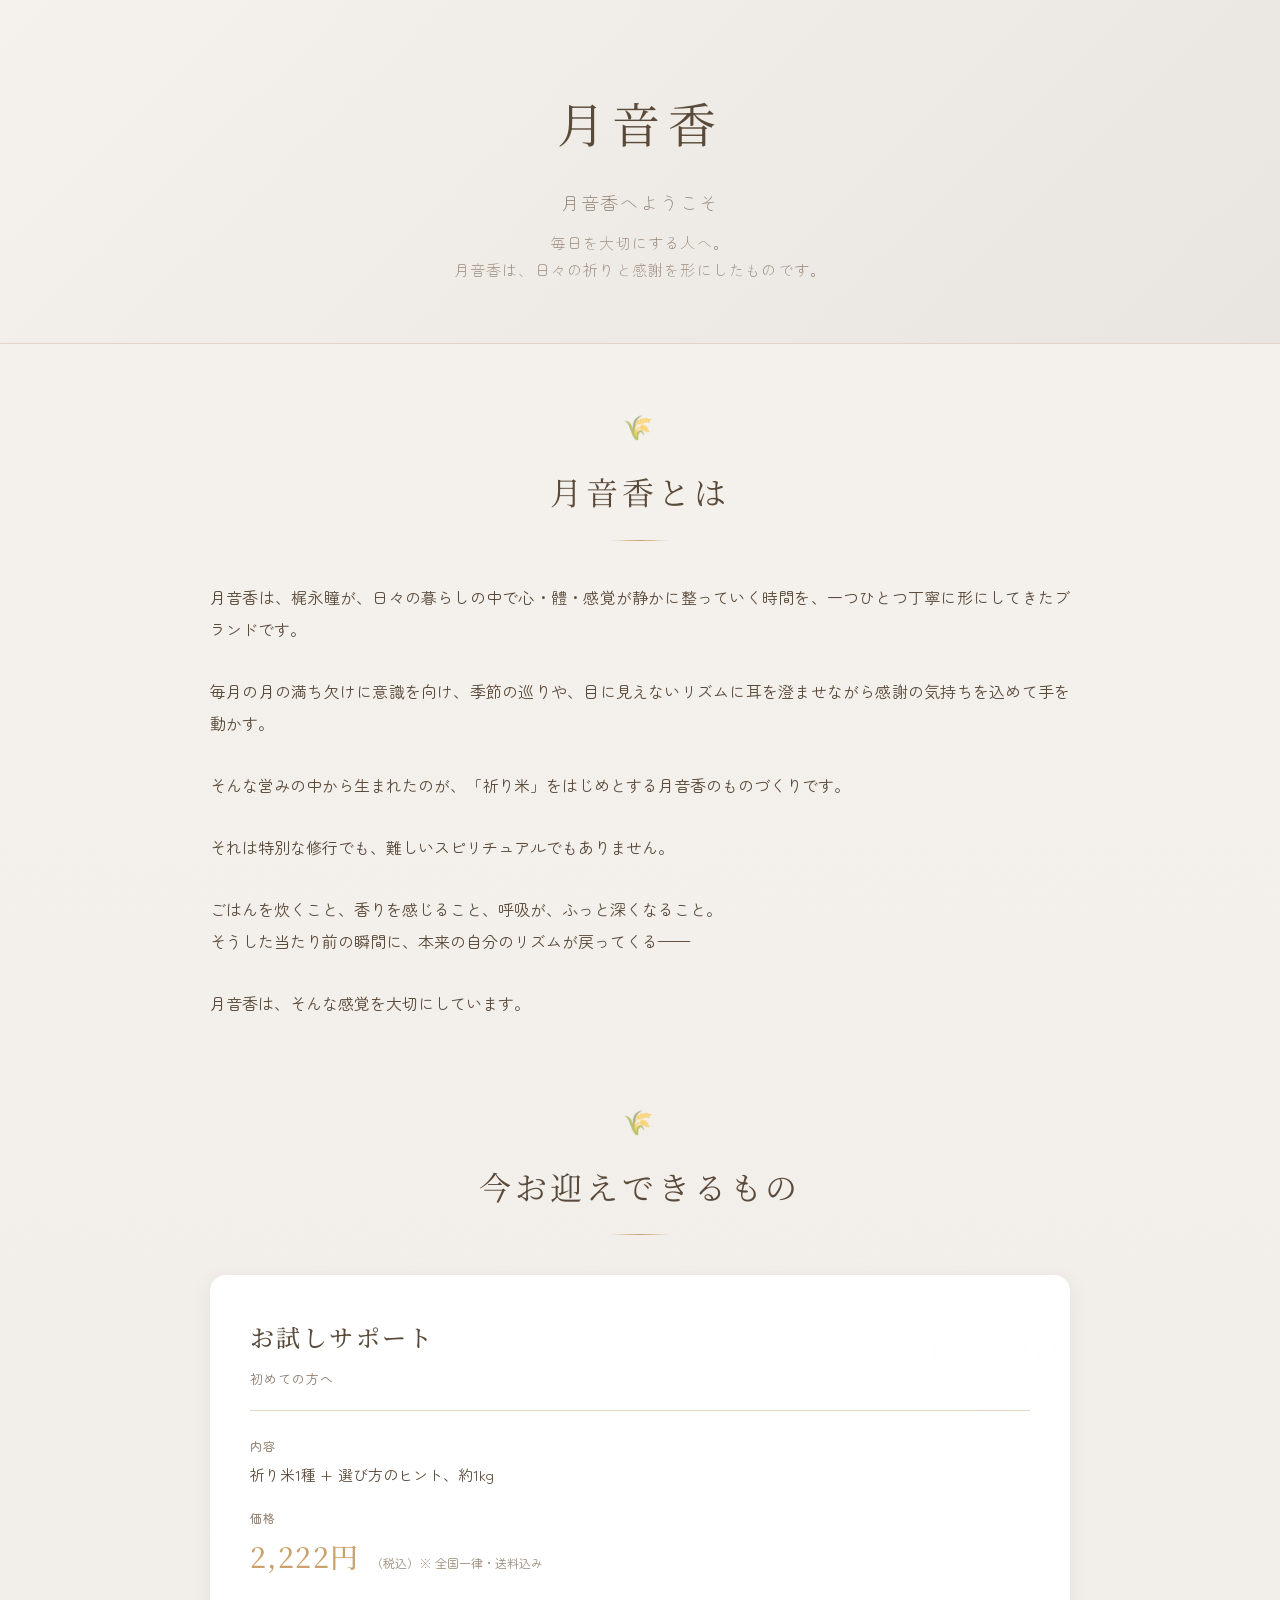
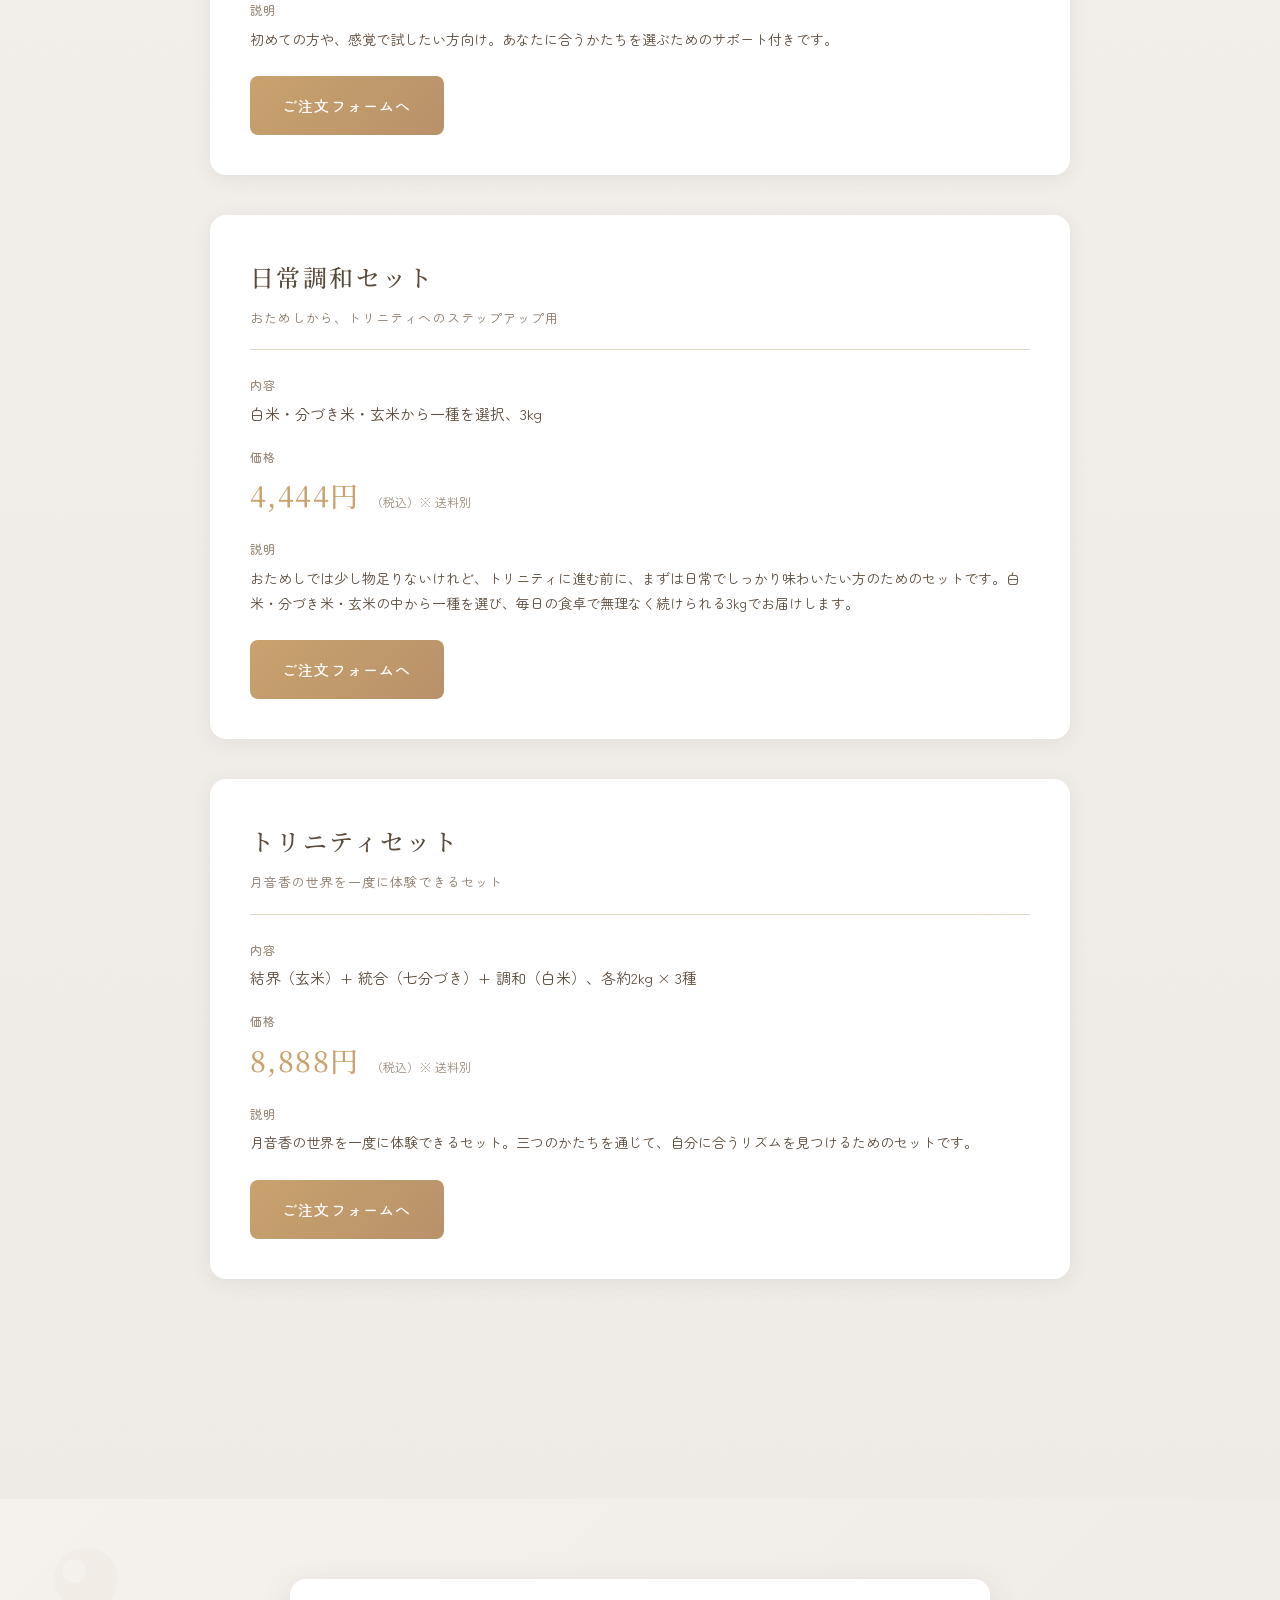
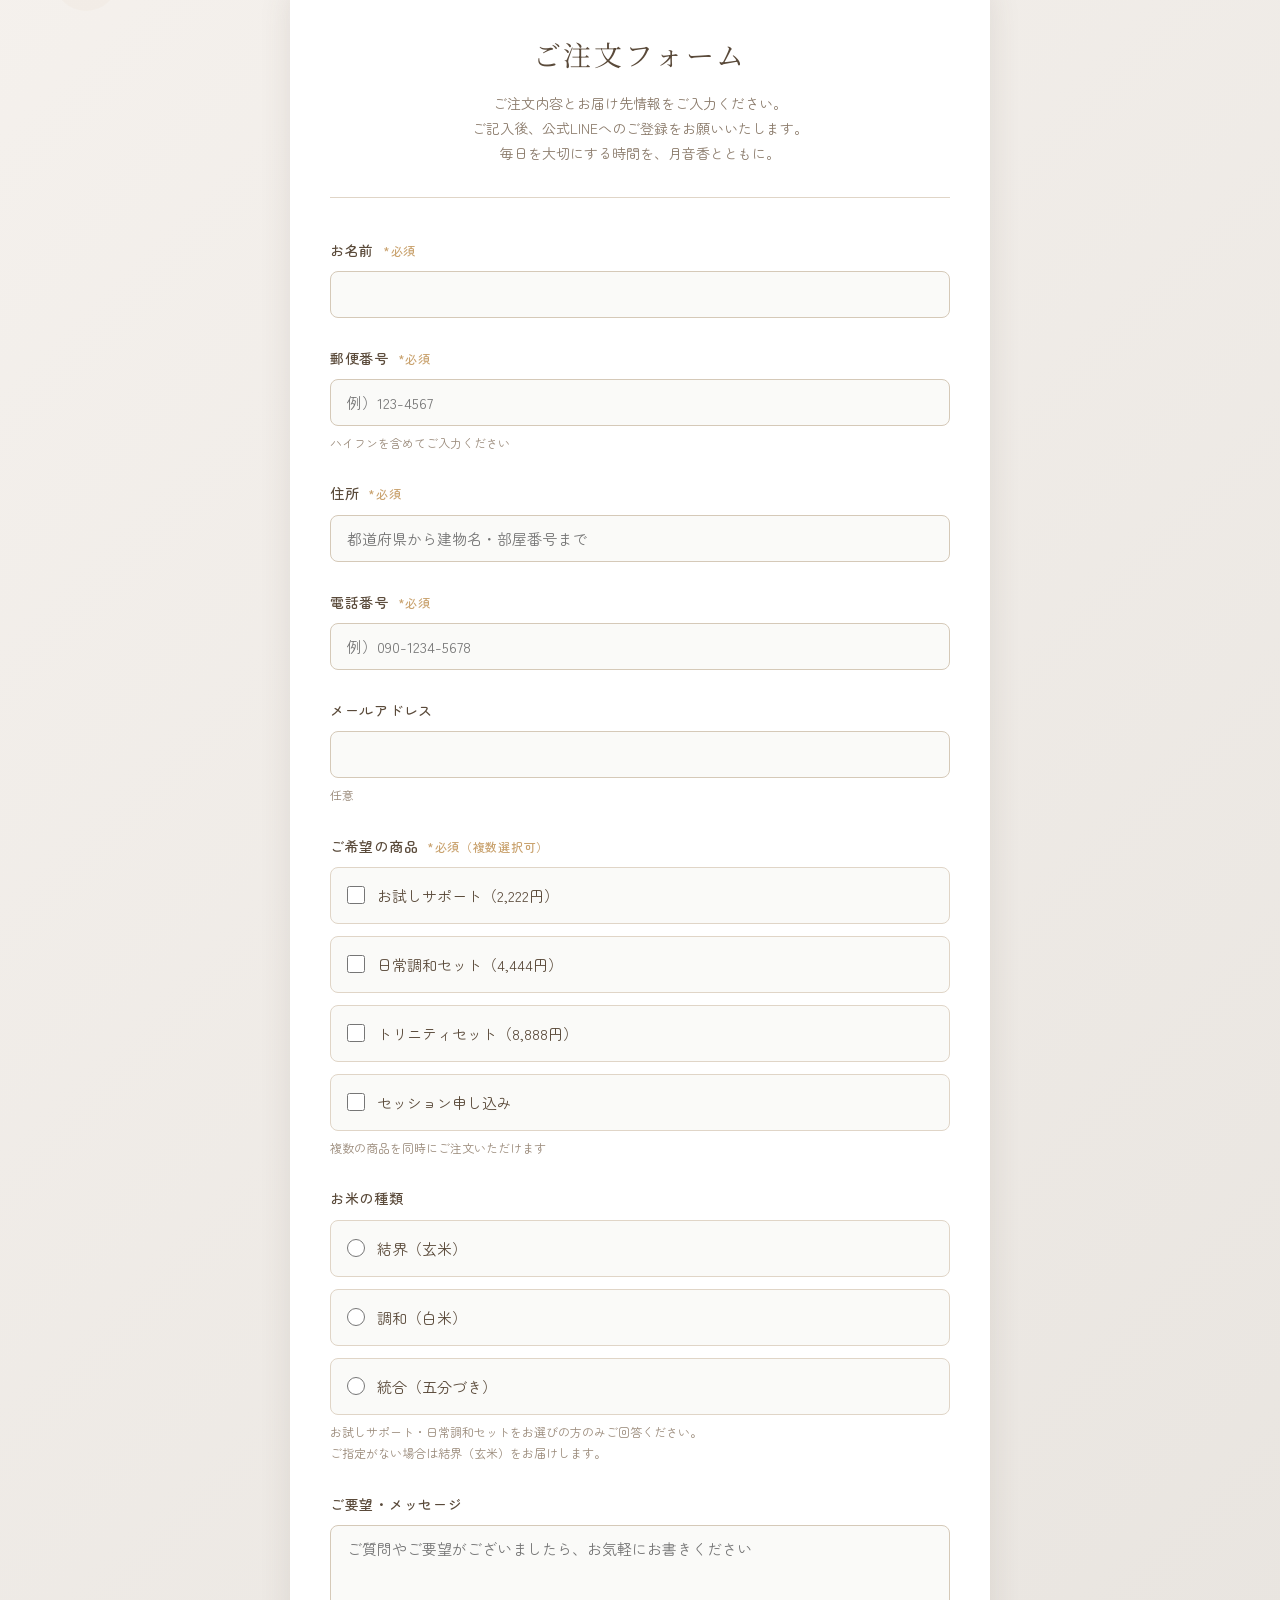
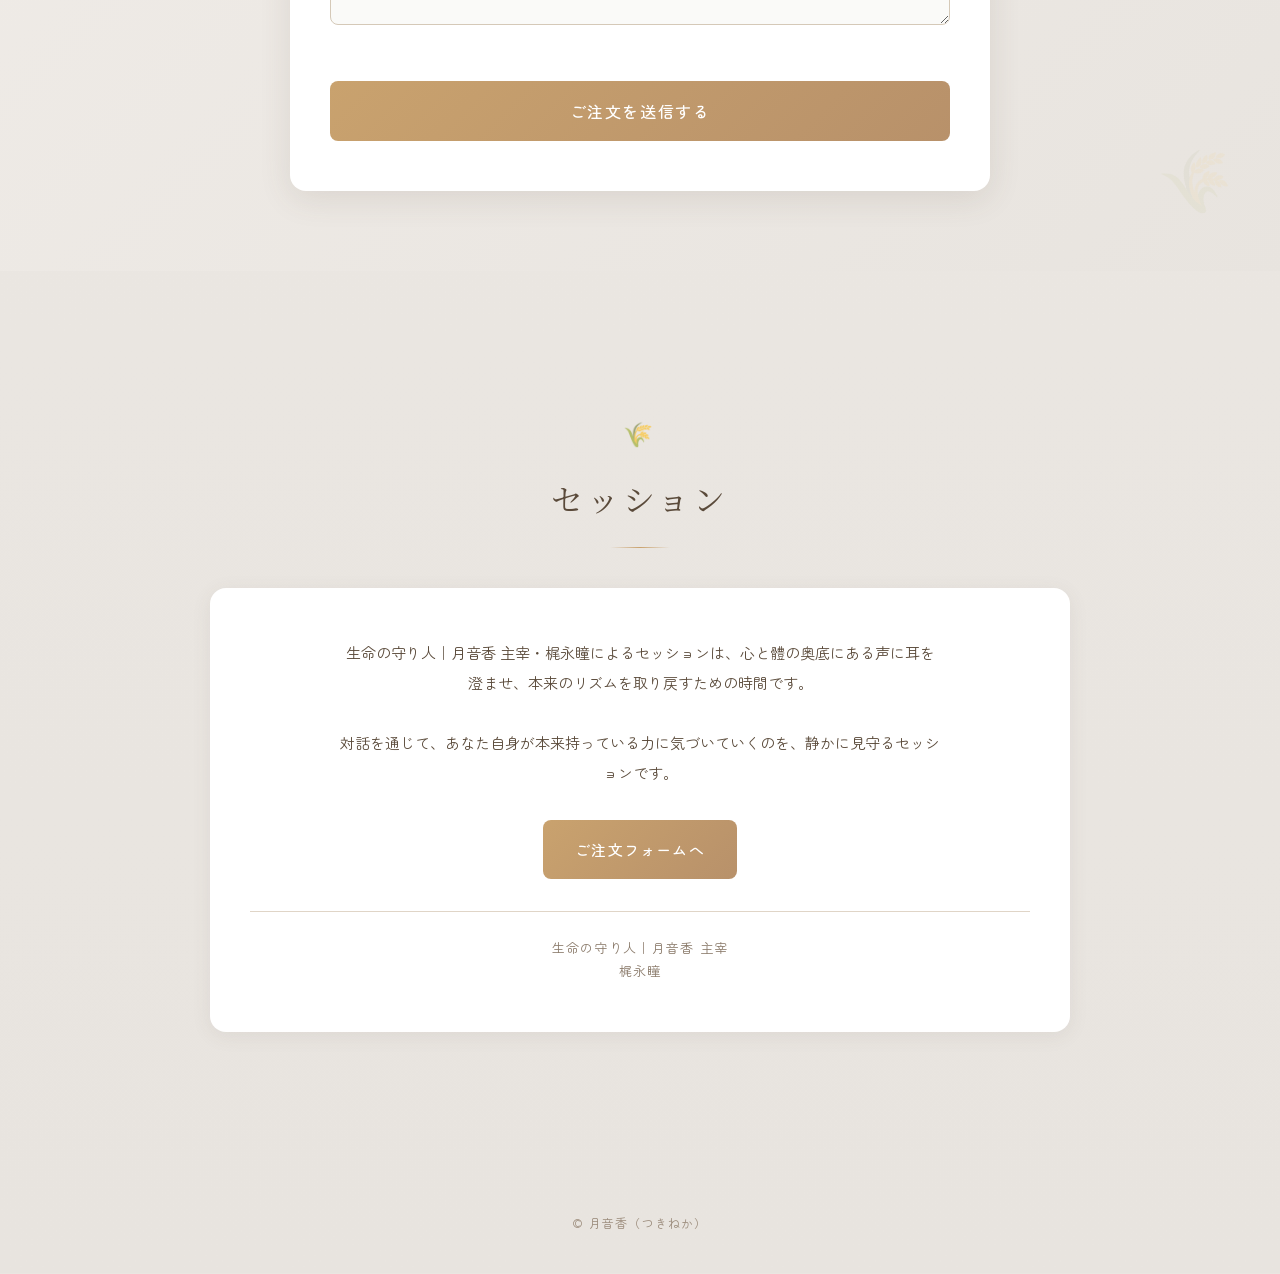
==== index.html @ 06fb62f2 "fix: お試しサポートを送料込み・トリニティセットを送料別に変更 https://claude.ai/code/session_01Ef5pkk98AAcoJj4be7AkVT" ====
<!DOCTYPE html>
<html lang="ja">
<head>
    <meta charset="UTF-8">
    <meta name="viewport" content="width=device-width, initial-scale=1.0">
    <title>月音香（つきねか）公式リンクページ</title>
    <link rel="preconnect" href="https://fonts.googleapis.com">
    <link rel="preconnect" href="https://fonts.gstatic.com" crossorigin>
    <link href="https://fonts.googleapis.com/css2?family=Noto+Serif+JP:wght@300;400;500;600&family=Zen+Maru+Gothic:wght@300;400;500&display=swap" rel="stylesheet">
    <style>
        * {
            margin: 0;
            padding: 0;
            box-sizing: border-box;
        }

        :root {
            --sand: #f5f1ed;
            --sand-dark: #e8e4df;
            --gold: #c9a26e;
            --gold-dark: #b8916a;
            --brown: #5a4a3a;
            --brown-light: #8a7a6a;
            --brown-lighter: #9a8a7a;
            --cream: #fafaf8;
            --border: #e0d5c7;
            --border-dark: #d5c9b8;
        }

        body {
            font-family: 'Zen Maru Gothic', 'Hiragino Kaku Gothic ProN', sans-serif;
            line-height: 1.8;
            color: var(--brown);
            background: linear-gradient(180deg, var(--sand) 0%, var(--sand-dark) 100%);
            min-height: 100vh;
        }

        .header {
            text-align: center;
            padding: 80px 20px 60px;
            background: linear-gradient(135deg, rgba(245, 241, 237, 0.95) 0%, rgba(232, 228, 223, 0.95) 100%);
            border-bottom: 1px solid var(--border);
            position: relative;
            overflow: hidden;
        }

        .header::before {
            content: '';
            position: absolute;
            top: 0;
            left: 0;
            right: 0;
            bottom: 0;
            background-image: url('data:image/svg+xml,<svg xmlns="http://www.w3.org/2000/svg" viewBox="0 0 100 100" opacity="0.03"><path d="M50 10 C45 15, 40 25, 40 40 L38 45 L40 50 C40 60, 45 70, 50 75 C55 70, 60 60, 60 50 L62 45 L60 40 C60 25, 55 15, 50 10 M35 42 L30 45 M35 48 L30 50 M65 42 L70 45 M65 48 L70 50" fill="none" stroke="%23c9a26e" stroke-width="1.5"/></svg>');
            background-size: 120px;
            background-position: -10% -10%, 110% 110%;
            background-repeat: no-repeat;
            pointer-events: none;
            z-index: 0;
        }

        .header > * {
            position: relative;
            z-index: 1;
        }

        .header h1 {
            font-family: 'Noto Serif JP', serif;
            font-size: clamp(32px, 5vw, 48px);
            font-weight: 400;
            letter-spacing: 0.15em;
            color: var(--brown);
            margin-bottom: 20px;
        }

        .header .subtitle {
            font-size: clamp(14px, 2.5vw, 18px);
            color: var(--brown-light);
            font-weight: 300;
            letter-spacing: 0.1em;
            margin-bottom: 10px;
        }

        .header .tagline {
            font-size: clamp(13px, 2vw, 15px);
            color: var(--brown-lighter);
            font-weight: 300;
            letter-spacing: 0.08em;
        }

        .container {
            max-width: 900px;
            margin: 0 auto;
            padding: 60px 20px;
        }

        .section {
            margin-bottom: 80px;
        }

        .section-title {
            font-family: 'Noto Serif JP', serif;
            font-size: clamp(24px, 4vw, 32px);
            font-weight: 400;
            letter-spacing: 0.12em;
            color: var(--brown);
            margin-bottom: 40px;
            text-align: center;
            position: relative;
            padding-bottom: 20px;
        }

        .section-title::after {
            content: '';
            position: absolute;
            bottom: 0;
            left: 50%;
            transform: translateX(-50%);
            width: 60px;
            height: 1px;
            background: linear-gradient(90deg, transparent, var(--gold), transparent);
        }

        .section-title::before {
            content: '🌾';
            display: block;
            font-size: 24px;
            margin-bottom: 16px;
            opacity: 0.6;
        }

        .about-text {
            font-size: clamp(14px, 2vw, 16px);
            line-height: 2;
            color: var(--brown);
            text-align: justify;
            margin-bottom: 30px;
        }

        .products-grid {
            display: grid;
            gap: 40px;
            margin-bottom: 60px;
        }

        .product-card {
            background: white;
            border-radius: 16px;
            padding: 40px;
            box-shadow: 0 4px 20px rgba(90, 74, 58, 0.08);
            transition: transform 0.3s ease, box-shadow 0.3s ease;
            position: relative;
            overflow: hidden;
        }

        .product-card::before {
            content: '';
            position: absolute;
            top: 0;
            right: 0;
            width: 150px;
            height: 150px;
            background-image: url('data:image/svg+xml,<svg xmlns="http://www.w3.org/2000/svg" viewBox="0 0 100 100" opacity="0.02"><circle cx="50" cy="50" r="40" fill="none" stroke="%23c9a26e" stroke-width="0.5"/><circle cx="50" cy="50" r="30" fill="none" stroke="%23c9a26e" stroke-width="0.5"/><circle cx="50" cy="50" r="20" fill="none" stroke="%23c9a26e" stroke-width="0.5"/></svg>');
            background-size: contain;
            background-repeat: no-repeat;
            pointer-events: none;
            z-index: 0;
        }

        .product-card > * {
            position: relative;
            z-index: 1;
        }

        .product-card:hover {
            transform: translateY(-4px);
            box-shadow: 0 8px 32px rgba(90, 74, 58, 0.12);
        }

        .product-header {
            border-bottom: 1px solid var(--border);
            padding-bottom: 20px;
            margin-bottom: 24px;
        }

        .product-title {
            font-family: 'Noto Serif JP', serif;
            font-size: clamp(20px, 3vw, 24px);
            font-weight: 500;
            letter-spacing: 0.1em;
            color: var(--brown);
            margin-bottom: 8px;
        }

        .product-subtitle {
            font-size: 13px;
            color: var(--brown-light);
            letter-spacing: 0.08em;
        }

        .product-detail {
            margin-bottom: 20px;
        }

        .product-label {
            font-size: 12px;
            color: var(--brown-lighter);
            letter-spacing: 0.1em;
            margin-bottom: 6px;
            font-weight: 500;
        }

        .product-value {
            font-size: 15px;
            color: var(--brown);
            line-height: 1.6;
        }

        .product-price {
            font-family: 'Noto Serif JP', serif;
            font-size: 28px;
            font-weight: 500;
            color: var(--gold);
            letter-spacing: 0.05em;
        }

        .product-price-note {
            font-size: 12px;
            color: var(--brown-lighter);
            margin-left: 8px;
        }

        .product-description {
            font-size: 14px;
            line-height: 1.8;
            color: var(--brown);
            margin-bottom: 24px;
        }

        .btn {
            display: inline-block;
            padding: 16px 32px;
            border-radius: 8px;
            font-size: 15px;
            font-weight: 500;
            text-decoration: none;
            text-align: center;
            letter-spacing: 0.08em;
            transition: all 0.3s ease;
            cursor: pointer;
            border: none;
            font-family: inherit;
            position: relative;
            z-index: 10;
        }

        .btn-primary {
            background: linear-gradient(135deg, var(--gold) 0%, var(--gold-dark) 100%);
            color: white;
        }

        .btn-primary:hover {
            transform: translateY(-2px);
            box-shadow: 0 8px 24px rgba(201, 162, 110, 0.3);
        }

        .btn-line {
            background: #06C755;
            color: white;
        }

        .btn-line:hover {
            background: #05b04c;
            transform: translateY(-2px);
            box-shadow: 0 8px 24px rgba(6, 199, 85, 0.3);
        }

        .session-section {
            background: white;
            border-radius: 16px;
            padding: 50px 40px;
            box-shadow: 0 4px 20px rgba(90, 74, 58, 0.08);
            text-align: center;
        }

        .session-description {
            font-size: 15px;
            line-height: 2;
            color: var(--brown);
            margin-bottom: 32px;
            max-width: 600px;
            margin-left: auto;
            margin-right: auto;
        }

        .session-author {
            font-size: 13px;
            color: var(--brown-light);
            letter-spacing: 0.1em;
            margin-top: 32px;
            padding-top: 24px;
            border-top: 1px solid var(--border);
        }

        .form-section {
            background: linear-gradient(135deg, var(--sand) 0%, var(--sand-dark) 100%);
            padding: 80px 0;
            margin: 80px -20px;
            position: relative;
            overflow: hidden;
        }

        .form-section::before {
            content: '';
            position: absolute;
            top: 40px;
            left: 5%;
            width: 80px;
            height: 80px;
            background-image: url('data:image/svg+xml,<svg xmlns="http://www.w3.org/2000/svg" viewBox="0 0 100 100" opacity="0.04"><circle cx="50" cy="50" r="40" fill="%23c9a26e"/><circle cx="35" cy="40" r="15" fill="%23f5f1ed"/></svg>');
            background-size: contain;
            background-repeat: no-repeat;
            pointer-events: none;
            z-index: 0;
        }

        .form-section::after {
            content: '🌾';
            position: absolute;
            bottom: 40px;
            right: 5%;
            font-size: 60px;
            opacity: 0.05;
            transform: rotate(-15deg);
            pointer-events: none;
            z-index: 0;
        }

        .form-container {
            max-width: 700px;
            margin: 0 auto;
            background: white;
            padding: 50px 40px;
            border-radius: 16px;
            box-shadow: 0 8px 32px rgba(90, 74, 58, 0.12);
            position: relative;
            z-index: 1;
        }

        .form-header {
            text-align: center;
            margin-bottom: 40px;
            padding-bottom: 30px;
            border-bottom: 1px solid var(--border);
        }

        .form-header h2 {
            font-family: 'Noto Serif JP', serif;
            font-size: clamp(24px, 4vw, 28px);
            font-weight: 400;
            letter-spacing: 0.1em;
            color: var(--brown);
            margin-bottom: 12px;
        }

        .form-header p {
            font-size: 14px;
            color: var(--brown-light);
            line-height: 1.8;
        }

        .form-group {
            margin-bottom: 28px;
        }

        .form-label {
            display: block;
            margin-bottom: 8px;
            font-size: 14px;
            font-weight: 500;
            color: var(--brown);
            letter-spacing: 0.05em;
        }

        .required {
            color: var(--gold);
            margin-left: 4px;
            font-size: 12px;
        }

        .form-input {
            width: 100%;
            padding: 12px 16px;
            border: 1px solid var(--border-dark);
            border-radius: 8px;
            font-size: 15px;
            color: var(--brown);
            background: var(--cream);
            transition: all 0.3s ease;
            font-family: inherit;
        }

        .form-input:focus {
            outline: none;
            border-color: var(--gold);
            background: white;
            box-shadow: 0 0 0 3px rgba(201, 162, 110, 0.1);
        }

        textarea.form-input {
            min-height: 100px;
            resize: vertical;
        }

        .form-note {
            display: block;
            margin-top: 6px;
            font-size: 12px;
            color: var(--brown-lighter);
        }

        .radio-group {
            display: flex;
            flex-direction: column;
            gap: 12px;
        }

        .radio-option {
            display: flex;
            align-items: center;
            padding: 14px 16px;
            border: 1px solid var(--border);
            border-radius: 8px;
            cursor: pointer;
            transition: all 0.3s ease;
            background: var(--cream);
            position: relative;
            z-index: 1;
        }

        .radio-option:hover {
            border-color: var(--gold);
            background: white;
        }

        .radio-option input[type="radio"],
        .radio-option input[type="checkbox"] {
            margin-right: 12px;
            width: 18px;
            height: 18px;
            cursor: pointer;
        }

        .radio-option label {
            cursor: pointer;
            font-size: 15px;
            color: var(--brown);
            flex: 1;
        }

        .submit-btn {
            width: 100%;
            padding: 18px;
            background: linear-gradient(135deg, var(--gold) 0%, var(--gold-dark) 100%);
            color: white;
            border: none;
            border-radius: 8px;
            font-size: 16px;
            font-weight: 500;
            cursor: pointer;
            letter-spacing: 0.1em;
            margin-top: 20px;
            transition: all 0.3s ease;
            font-family: inherit;
            position: relative;
            z-index: 10;
        }

        .submit-btn:hover:not(:disabled) {
            transform: translateY(-2px);
            box-shadow: 0 8px 24px rgba(201, 162, 110, 0.3);
        }

        .submit-btn:disabled {
            background: var(--border-dark);
            cursor: not-allowed;
            transform: none;
        }

        .success-message {
            display: none;
            text-align: center;
            padding: 50px 20px;
        }

        .success-message.show {
            display: block;
        }

        .success-message h2 {
            font-family: 'Noto Serif JP', serif;
            font-size: 24px;
            color: var(--brown);
            margin-bottom: 20px;
            font-weight: 400;
        }

        .success-message p {
            color: var(--brown-light);
            margin-bottom: 30px;
            line-height: 1.8;
        }

        .error-message {
            display: none;
            padding: 16px;
            background: #fff5f5;
            border: 1px solid #ffcccc;
            border-radius: 8px;
            color: #c54040;
            margin-bottom: 20px;
            font-size: 14px;
        }

        .error-message.show {
            display: block;
        }

        .footer {
            text-align: center;
            padding: 40px 20px;
            color: var(--brown-lighter);
            font-size: 12px;
            letter-spacing: 0.1em;
        }

        @media (max-width: 768px) {
            .header {
                padding: 60px 20px 40px;
            }

            .container {
                padding: 40px 20px;
            }

            .section {
                margin-bottom: 60px;
            }

            .product-card,
            .form-container {
                padding: 30px 24px;
            }

            .form-section {
                margin: 60px -20px;
                padding: 60px 20px;
            }
        }

        html {
            scroll-behavior: smooth;
        }
    </style>
</head>
<body>
    <header class="header">
        <h1>月音香</h1>
        <p class="subtitle">月音香へようこそ</p>
        <p class="tagline">毎日を大切にする人へ。<br>月音香は、日々の祈りと感謝を形にしたものです。</p>
    </header>

    <div class="container">
        <section class="section">
            <h2 class="section-title">月音香とは</h2>
            <p class="about-text">
                月音香は、梶永瞳が、日々の暮らしの中で心・體・感覚が静かに整っていく時間を、一つひとつ丁寧に形にしてきたブランドです。
            </p>
            <p class="about-text">
                毎月の月の満ち欠けに意識を向け、季節の巡りや、目に見えないリズムに耳を澄ませながら感謝の気持ちを込めて手を動かす。
            </p>
            <p class="about-text">
                そんな営みの中から生まれたのが、「祈り米」をはじめとする月音香のものづくりです。
            </p>
            <p class="about-text">
                それは特別な修行でも、難しいスピリチュアルでもありません。
            </p>
            <p class="about-text">
                ごはんを炊くこと、香りを感じること、呼吸が、ふっと深くなること。<br>
                そうした当たり前の瞬間に、本来の自分のリズムが戻ってくる——
            </p>
            <p class="about-text">
                月音香は、そんな感覚を大切にしています。
            </p>
        </section>

        <section class="section">
            <h2 class="section-title">今お迎えできるもの</h2>
            <div class="products-grid">
                <div class="product-card">
                    <div class="product-header">
                        <h3 class="product-title">お試しサポート</h3>
                        <p class="product-subtitle">初めての方へ</p>
                    </div>
                    <div class="product-detail">
                        <p class="product-label">内容</p>
                        <p class="product-value">祈り米1種 + 選び方のヒント、約1kg</p>
                    </div>
                    <div class="product-detail">
                        <p class="product-label">価格</p>
                        <p class="product-value">
                            <span class="product-price">2,222円</span>
                            <span class="product-price-note">（税込）※ 全国一律・送料込み</span>
                        </p>
                    </div>
                    <div class="product-detail">
                        <p class="product-label">説明</p>
                        <p class="product-description">
                            初めての方や、感覚で試したい方向け。あなたに合うかたちを選ぶためのサポート付きです。
                        </p>
                    </div>
                    <a href="#order-form" class="btn btn-primary" onclick="selectProduct('お試しサポート（2,222円）'); return false;">ご注文フォームへ</a>
                </div>

                <div class="product-card">
                    <div class="product-header">
                        <h3 class="product-title">日常調和セット</h3>
                        <p class="product-subtitle">おためしから、トリニティへのステップアップ用</p>
                    </div>
                    <div class="product-detail">
                        <p class="product-label">内容</p>
                        <p class="product-value">白米・分づき米・玄米から一種を選択、3kg</p>
                    </div>
                    <div class="product-detail">
                        <p class="product-label">価格</p>
                        <p class="product-value">
                            <span class="product-price">4,444円</span>
                            <span class="product-price-note">（税込）※ 送料別</span>
                        </p>
                    </div>
                    <div class="product-detail">
                        <p class="product-label">説明</p>
                        <p class="product-description">
                            おためしでは少し物足りないけれど、トリニティに進む前に、まずは日常でしっかり味わいたい方のためのセットです。白米・分づき米・玄米の中から一種を選び、毎日の食卓で無理なく続けられる3kgでお届けします。
                        </p>
                    </div>
                    <a href="#order-form" class="btn btn-primary" onclick="selectProduct('日常調和セット（4,444円）'); return false;">ご注文フォームへ</a>
                </div>

                <div class="product-card">
                    <div class="product-header">
                        <h3 class="product-title">トリニティセット</h3>
                        <p class="product-subtitle">月音香の世界を一度に体験できるセット</p>
                    </div>
                    <div class="product-detail">
                        <p class="product-label">内容</p>
                        <p class="product-value">結界（玄米）+ 統合（七分づき）+ 調和（白米）、各約2kg × 3種</p>
                    </div>
                    <div class="product-detail">
                        <p class="product-label">価格</p>
                        <p class="product-value">
                            <span class="product-price">8,888円</span>
                            <span class="product-price-note">（税込）※ 送料別</span>
                        </p>
                    </div>
                    <div class="product-detail">
                        <p class="product-label">説明</p>
                        <p class="product-description">
                            月音香の世界を一度に体験できるセット。三つのかたちを通じて、自分に合うリズムを見つけるためのセットです。
                        </p>
                    </div>
                    <a href="#order-form" class="btn btn-primary" onclick="selectProduct('トリニティセット（8,888円）'); return false;">ご注文フォームへ</a>
                </div>
            </div>
        </section>
    </div>

    <section class="form-section" id="order-form">
        <div class="form-container">
            <div class="form-header">
                <h2>ご注文フォーム</h2>
                <p>ご注文内容とお届け先情報をご入力ください。<br>
                ご記入後、公式LINEへのご登録をお願いいたします。<br>
                毎日を大切にする時間を、月音香とともに。</p>
            </div>

            <div id="errorMessage" class="error-message"></div>

            <form id="orderForm">
                <div class="form-group">
                    <label class="form-label">
                        お名前 <span class="required">*必須</span>
                    </label>
                    <input type="text" name="name" class="form-input" required>
                </div>

                <div class="form-group" id="zipcode-group">
                    <label class="form-label">
                        郵便番号 <span class="required" id="zipcode-required">*必須</span>
                    </label>
                    <input type="text" name="zipcode" class="form-input" placeholder="例）123-4567" required>
                    <small class="form-note">ハイフンを含めてご入力ください</small>
                </div>

                <div class="form-group" id="address-group">
                    <label class="form-label">
                        住所 <span class="required" id="address-required">*必須</span>
                    </label>
                    <input type="text" name="address" class="form-input" placeholder="都道府県から建物名・部屋番号まで" required>
                </div>

                <div class="form-group">
                    <label class="form-label">
                        電話番号 <span class="required">*必須</span>
                    </label>
                    <input type="tel" name="phone" class="form-input" placeholder="例）090-1234-5678" required>
                </div>

                <div class="form-group">
                    <label class="form-label">メールアドレス</label>
                    <input type="email" name="email" class="form-input">
                    <small class="form-note">任意</small>
                </div>

                <div class="form-group">
                    <label class="form-label">
                        ご希望の商品 <span class="required">*必須（複数選択可）</span>
                    </label>
                    <div class="radio-group">
                        <div class="radio-option">
                            <input type="checkbox" id="product1" name="product" value="お試しサポート（2,222円）">
                            <label for="product1">お試しサポート（2,222円）</label>
                        </div>
                        <div class="radio-option">
                            <input type="checkbox" id="product2" name="product" value="日常調和セット（4,444円）">
                            <label for="product2">日常調和セット（4,444円）</label>
                        </div>
                        <div class="radio-option">
                            <input type="checkbox" id="product3" name="product" value="トリニティセット（8,888円）">
                            <label for="product3">トリニティセット（8,888円）</label>
                        </div>
                        <div class="radio-option">
                            <input type="checkbox" id="product4" name="product" value="セッション申し込み">
                            <label for="product4">セッション申し込み</label>
                        </div>
                    </div>
                    <small class="form-note">複数の商品を同時にご注文いただけます</small>
                </div>

                <div class="form-group">
                    <label class="form-label">お米の種類</label>
                    <div class="radio-group">
                        <div class="radio-option">
                            <input type="radio" id="rice1" name="riceType" value="結界（玄米）">
                            <label for="rice1">結界（玄米）</label>
                        </div>
                        <div class="radio-option">
                            <input type="radio" id="rice2" name="riceType" value="調和（白米）">
                            <label for="rice2">調和（白米）</label>
                        </div>
                        <div class="radio-option">
                            <input type="radio" id="rice3" name="riceType" value="統合（五分づき）">
                            <label for="rice3">統合（五分づき）</label>
                        </div>
                    </div>
                    <small class="form-note">
                        お試しサポート・日常調和セットをお選びの方のみご回答ください。<br>
                        ご指定がない場合は結界（玄米）をお届けします。
                    </small>
                </div>

                <div class="form-group">
                    <label class="form-label">ご要望・メッセージ</label>
                    <textarea name="message" class="form-input" placeholder="ご質問やご要望がございましたら、お気軽にお書きください"></textarea>
                </div>

                <button type="submit" class="submit-btn" id="submitBtn">ご注文を送信する</button>
            </form>

            <div id="successMessage" class="success-message">
                <h2>ご注文ありがとうございます</h2>
                <p>
                    次のステップとして、月音香公式LINEへのご登録をお願いいたします。<br>
                    ご注文の確定や発送のご連絡は、LINEを通じてお送りいたします。<br><br>
                    心を込めてお届けいたします。<br>
                    月音香
                </p>
                <a href="https://lin.ee/boe7Fiq" class="btn btn-line" target="_blank">公式LINE登録はこちら</a>
            </div>
        </div>
    </section>

    <div class="container">
        <section class="section">
            <h2 class="section-title">セッション</h2>
            <div class="session-section">
                <p class="session-description">
                    生命の守り人｜月音香 主宰・梶永瞳によるセッションは、心と體の奥底にある声に耳を澄ませ、本来のリズムを取り戻すための時間です。<br><br>
                    対話を通じて、あなた自身が本来持っている力に気づいていくのを、静かに見守るセッションです。
                </p>
                <a href="#order-form" class="btn btn-primary" onclick="selectProduct('セッション申し込み'); return false;">ご注文フォームへ</a>
                <p class="session-author">
                    生命の守り人｜月音香 主宰<br>
                    梶永瞳
                </p>
            </div>
        </section>
    </div>

    <footer class="footer">
        <p>© 月音香（つきねか）</p>
    </footer>

    <script>
        const SCRIPT_URL = 'https://script.google.com/macros/s/AKfycbys5hoN8LxlMqs1H9dQ5zLk9YaV84E20RikkahTXgC5EP_poWx_QEAxLqKss_v3IyWj/exec';

        const RICE_PRODUCTS = ['お試しサポート（2,222円）', '日常調和セット（4,444円）', 'トリニティセット（8,888円）'];

        // セッションのみ選択か判定（米商品が1つも選ばれていない）
        function isSessionOnly() {
            const checkedValues = Array.from(document.querySelectorAll('input[name="product"]:checked')).map(cb => cb.value);
            const hasRice = checkedValues.some(v => RICE_PRODUCTS.includes(v));
            const hasSession = checkedValues.includes('セッション申し込み');
            return hasSession && !hasRice;
        }

        // 商品選択に応じてフォームの必須制御・米自動選択を更新
        function updateFormState() {
            const checkedValues = Array.from(document.querySelectorAll('input[name="product"]:checked')).map(cb => cb.value);
            const hasRice = checkedValues.some(v => RICE_PRODUCTS.includes(v));
            const hasSession = checkedValues.includes('セッション申し込み');
            const sessionOnly = hasSession && !hasRice;

            const zipcodeInput = document.querySelector('input[name="zipcode"]');
            const addressInput = document.querySelector('input[name="address"]');

            // 住所・郵便番号: 米商品がある場合のみ必須
            if (hasRice) {
                zipcodeInput.setAttribute('required', '');
                addressInput.setAttribute('required', '');
                document.getElementById('zipcode-required').style.visibility = '';
                document.getElementById('address-required').style.visibility = '';
            } else {
                zipcodeInput.removeAttribute('required');
                addressInput.removeAttribute('required');
                document.getElementById('zipcode-required').style.visibility = 'hidden';
                document.getElementById('address-required').style.visibility = 'hidden';
            }

            // 米の自動選択: セッションのみなら米をクリア、米商品ありなら未選択時に結界を選択
            if (sessionOnly) {
                document.querySelectorAll('input[name="riceType"]').forEach(r => { r.checked = false; });
            } else if (hasRice) {
                const riceSelected = Array.from(document.querySelectorAll('input[name="riceType"]:checked')).length > 0;
                if (!riceSelected) {
                    document.getElementById('rice1').checked = true;
                }
            }
            // 何も選択されていない場合は何もしない
        }

        // 商品チェックボックス変更を監視
        document.querySelectorAll('input[name="product"]').forEach(checkbox => {
            checkbox.addEventListener('change', updateFormState);
        });

        function selectProduct(productName) {
            document.getElementById('order-form').scrollIntoView({ behavior: 'smooth', block: 'start' });
            setTimeout(() => {
                const productCheckboxes = document.querySelectorAll('input[name="product"]');
                productCheckboxes.forEach(checkbox => {
                    if (checkbox.value === productName) {
                        checkbox.checked = true;
                    }
                });
                updateFormState();
            }, 500);
        }

        const form = document.getElementById('orderForm');
        const submitBtn = document.getElementById('submitBtn');
        const successMessage = document.getElementById('successMessage');
        const errorMessage = document.getElementById('errorMessage');

        form.addEventListener('submit', async (e) => {
            e.preventDefault();

            const selectedProducts = Array.from(document.querySelectorAll('input[name="product"]:checked'))
                .map(checkbox => checkbox.value);

            if (selectedProducts.length === 0) {
                errorMessage.textContent = '商品を1つ以上選択してください。';
                errorMessage.classList.add('show');
                errorMessage.scrollIntoView({ behavior: 'smooth', block: 'center' });
                return;
            }

            submitBtn.disabled = true;
            submitBtn.textContent = '送信中...';
            errorMessage.classList.remove('show');

            const formData = {
                name: form.name.value,
                zipcode: form.zipcode.value,
                address: form.address.value,
                phone: form.phone.value,
                email: form.email.value,
                product: selectedProducts.join(', '),
                riceType: form.riceType.value,
                message: form.message.value
            };

            try {
                await fetch(SCRIPT_URL, {
                    method: 'POST',
                    mode: 'no-cors',
                    headers: {
                        'Content-Type': 'application/json',
                    },
                    body: JSON.stringify(formData)
                });

                form.style.display = 'none';
                successMessage.classList.add('show');
                successMessage.scrollIntoView({ behavior: 'smooth', block: 'center' });

            } catch (error) {
                console.error('Error:', error);
                errorMessage.textContent = '送信中にエラーが発生しました。もう一度お試しください。';
                errorMessage.classList.add('show');
                submitBtn.disabled = false;
                submitBtn.textContent = 'ご注文を送信する';
            }
        });
    </script>
</body>
</html>
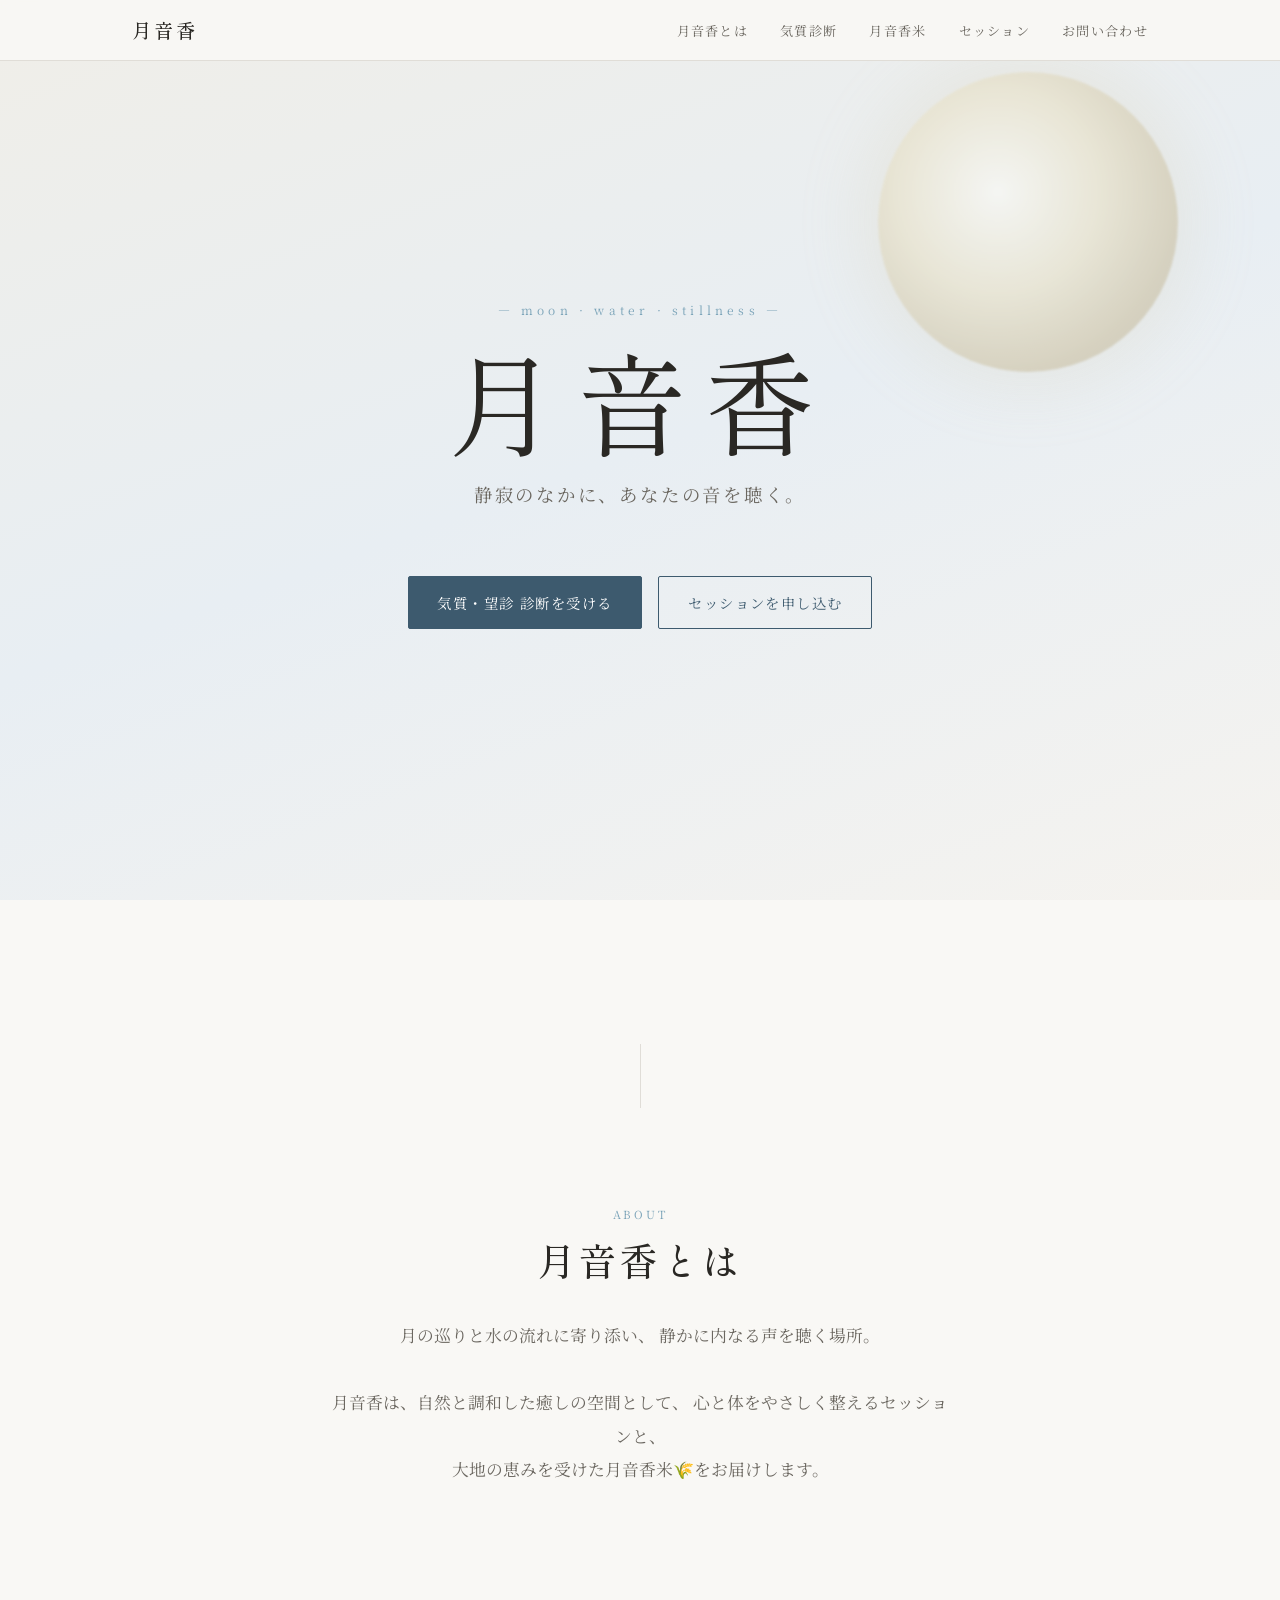
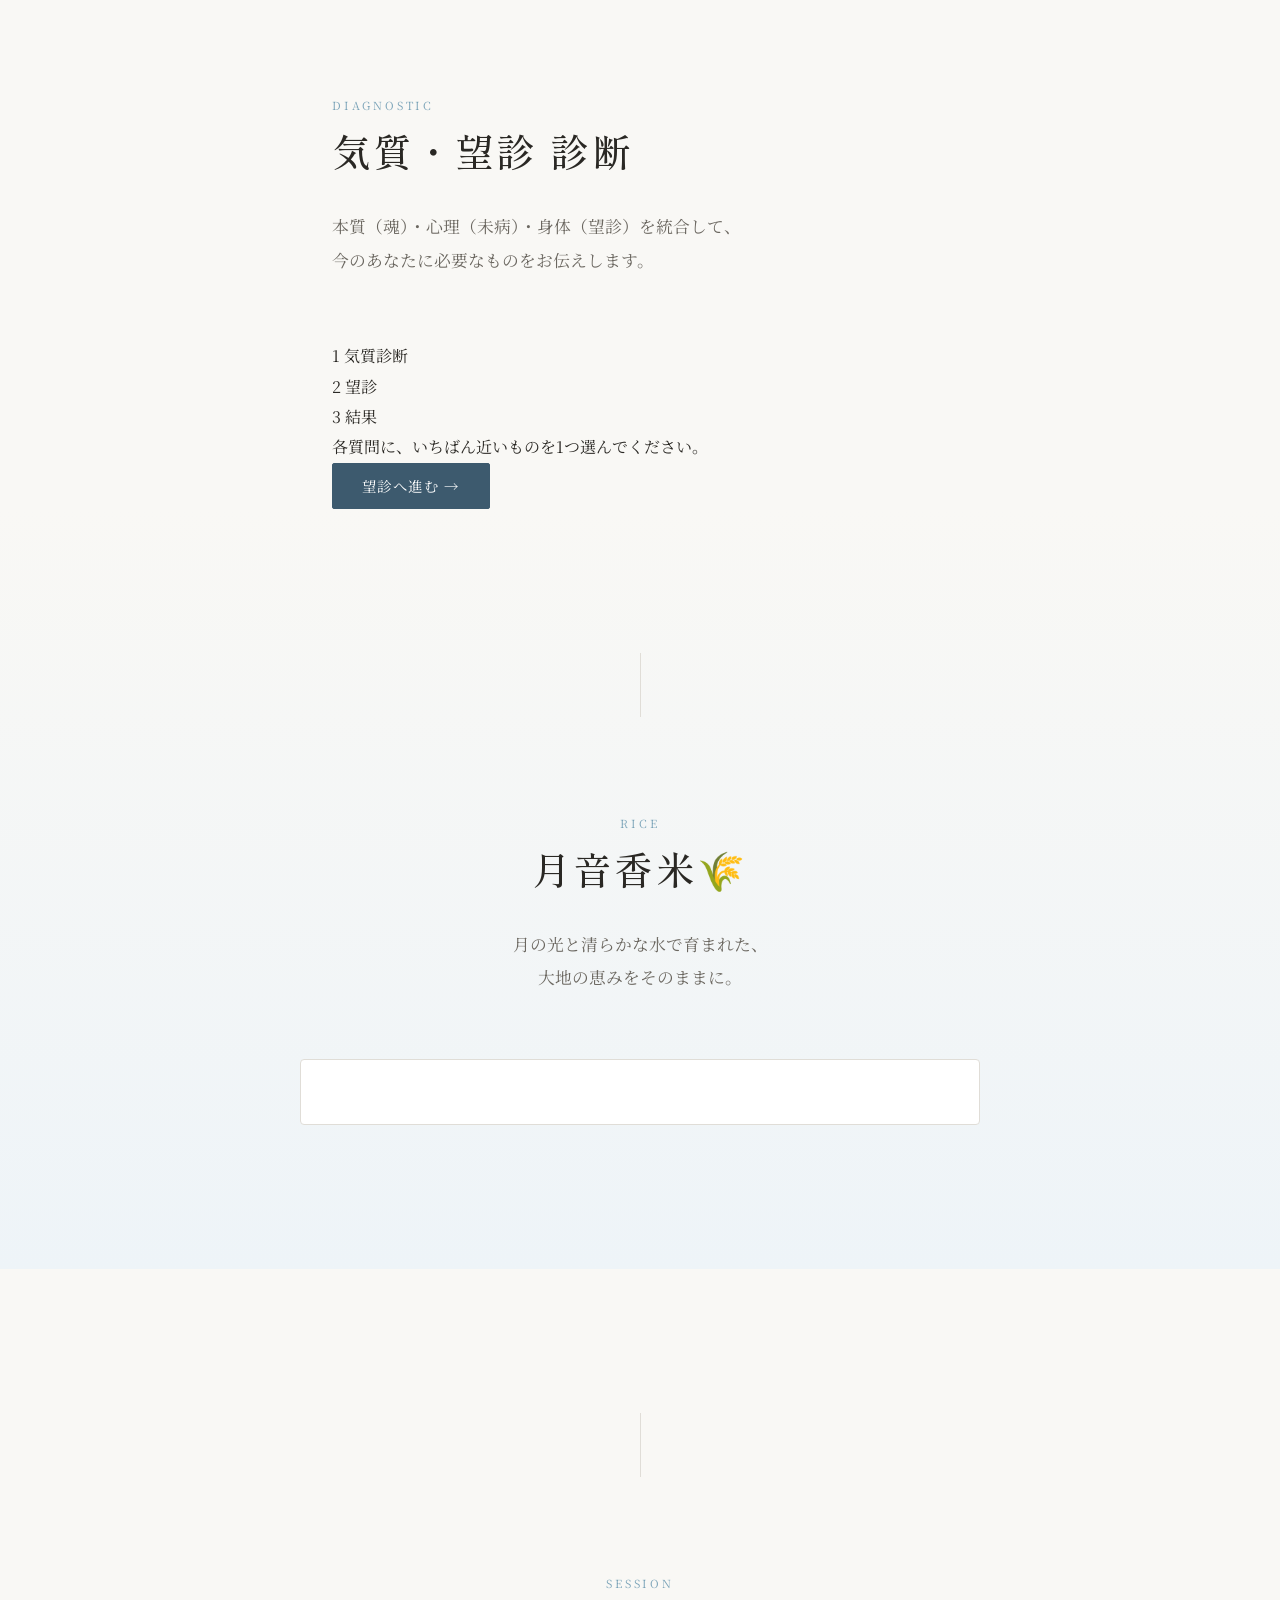
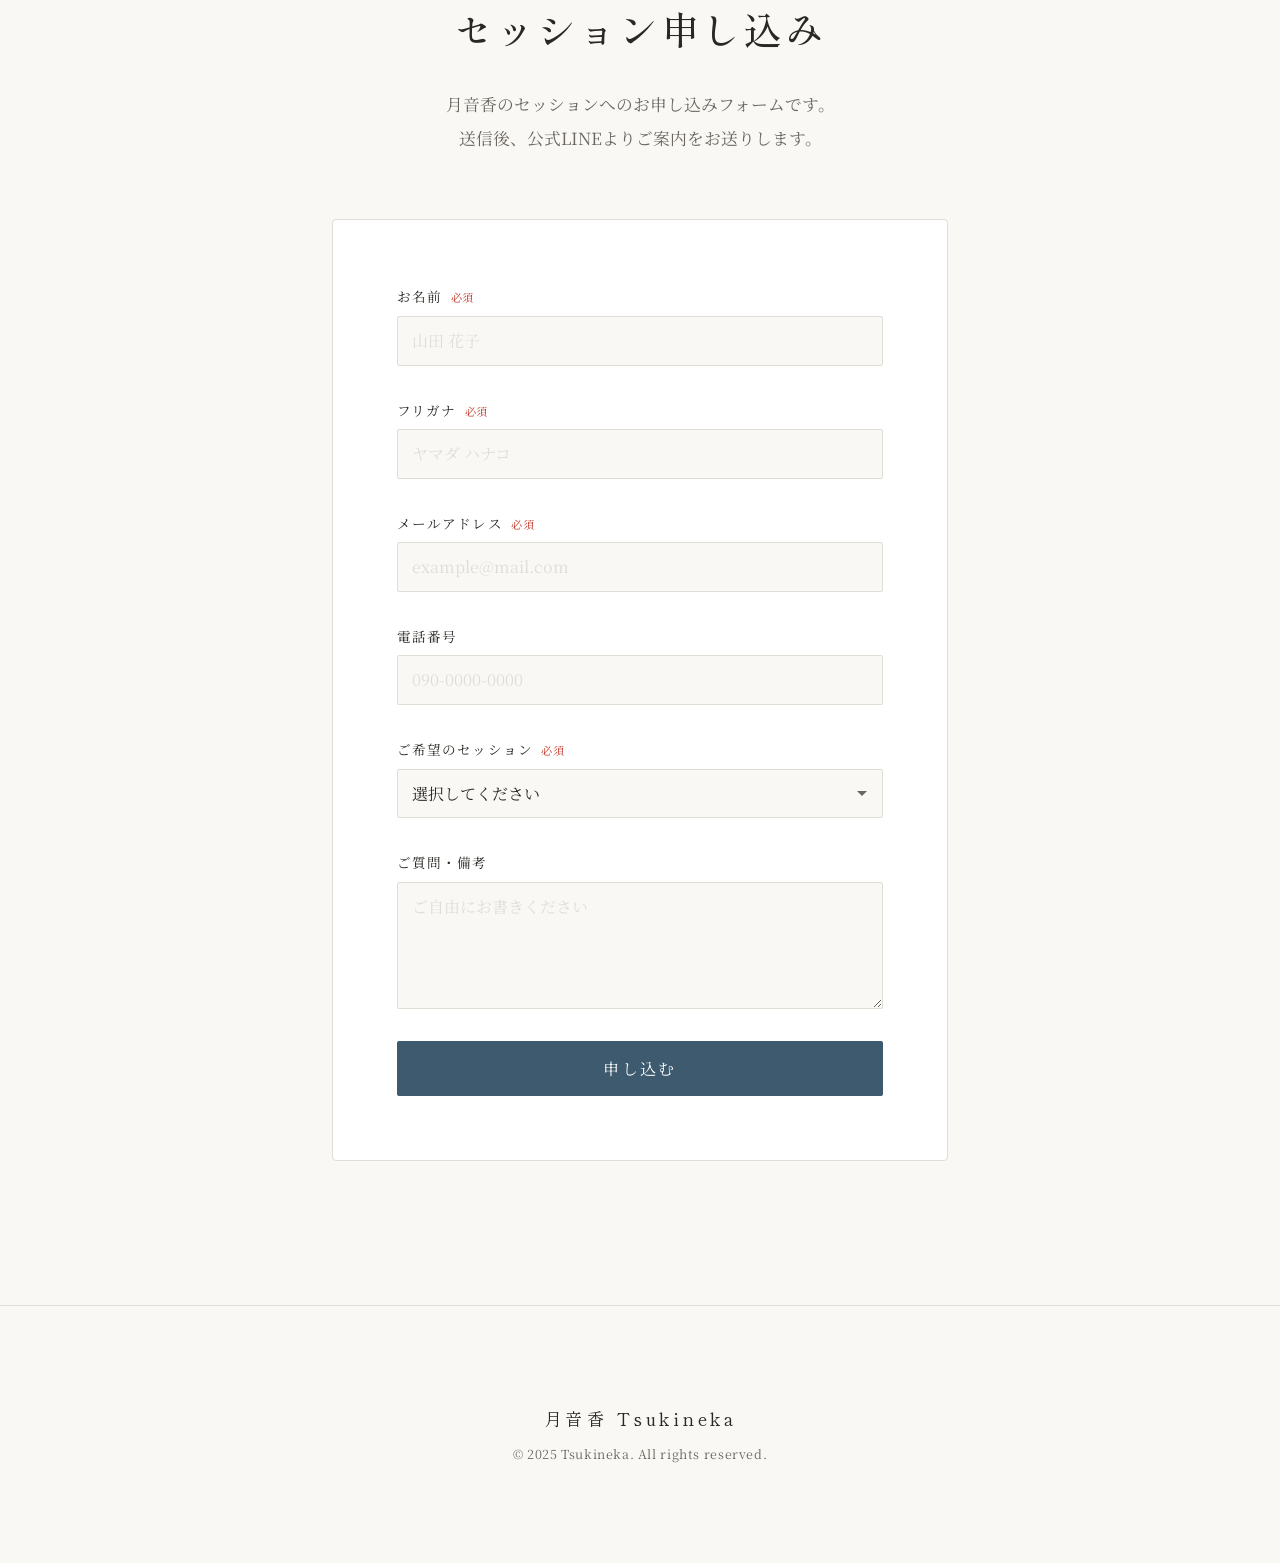
==== commit 4647634a: "feat: 診断ツール用HTMLセクションを追加（WIP） 気質・望診診断ツールのHTML骨格を追加。 ナビに「気質診断」リンク、ヒーローにCTA、 step1/2/3の診断パネル構造を配置。  ht" ====
--- a/index.html
+++ b/index.html
@@ -1,937 +1,230 @@
 <!DOCTYPE html>
 <html lang="ja">
 <head>
-    <meta charset="UTF-8">
-    <meta name="viewport" content="width=device-width, initial-scale=1.0">
-    <title>月音香（つきねか）公式リンクページ</title>
-    <link rel="preconnect" href="https://fonts.googleapis.com">
-    <link rel="preconnect" href="https://fonts.gstatic.com" crossorigin>
-    <link href="https://fonts.googleapis.com/css2?family=Noto+Serif+JP:wght@300;400;500;600&family=Zen+Maru+Gothic:wght@300;400;500&display=swap" rel="stylesheet">
-    <style>
-        * {
-            margin: 0;
-            padding: 0;
-            box-sizing: border-box;
-        }
-
-        :root {
-            --sand: #f5f1ed;
-            --sand-dark: #e8e4df;
-            --gold: #c9a26e;
-            --gold-dark: #b8916a;
-            --brown: #5a4a3a;
-            --brown-light: #8a7a6a;
-            --brown-lighter: #9a8a7a;
-            --cream: #fafaf8;
-            --border: #e0d5c7;
-            --border-dark: #d5c9b8;
-        }
-
-        body {
-            font-family: 'Zen Maru Gothic', 'Hiragino Kaku Gothic ProN', sans-serif;
-            line-height: 1.8;
-            color: var(--brown);
-            background: linear-gradient(180deg, var(--sand) 0%, var(--sand-dark) 100%);
-            min-height: 100vh;
-        }
-
-        .header {
-            text-align: center;
-            padding: 80px 20px 60px;
-            background: linear-gradient(135deg, rgba(245, 241, 237, 0.95) 0%, rgba(232, 228, 223, 0.95) 100%);
-            border-bottom: 1px solid var(--border);
-            position: relative;
-            overflow: hidden;
-        }
-
-        .header::before {
-            content: '';
-            position: absolute;
-            top: 0;
-            left: 0;
-            right: 0;
-            bottom: 0;
-            background-image: url('data:image/svg+xml,<svg xmlns="http://www.w3.org/2000/svg" viewBox="0 0 100 100" opacity="0.03"><path d="M50 10 C45 15, 40 25, 40 40 L38 45 L40 50 C40 60, 45 70, 50 75 C55 70, 60 60, 60 50 L62 45 L60 40 C60 25, 55 15, 50 10 M35 42 L30 45 M35 48 L30 50 M65 42 L70 45 M65 48 L70 50" fill="none" stroke="%23c9a26e" stroke-width="1.5"/></svg>');
-            background-size: 120px;
-            background-position: -10% -10%, 110% 110%;
-            background-repeat: no-repeat;
-            pointer-events: none;
-            z-index: 0;
-        }
-
-        .header > * {
-            position: relative;
-            z-index: 1;
-        }
-
-        .header h1 {
-            font-family: 'Noto Serif JP', serif;
-            font-size: clamp(32px, 5vw, 48px);
-            font-weight: 400;
-            letter-spacing: 0.15em;
-            color: var(--brown);
-            margin-bottom: 20px;
-        }
-
-        .header .subtitle {
-            font-size: clamp(14px, 2.5vw, 18px);
-            color: var(--brown-light);
-            font-weight: 300;
-            letter-spacing: 0.1em;
-            margin-bottom: 10px;
-        }
-
-        .header .tagline {
-            font-size: clamp(13px, 2vw, 15px);
-            color: var(--brown-lighter);
-            font-weight: 300;
-            letter-spacing: 0.08em;
-        }
-
-        .container {
-            max-width: 900px;
-            margin: 0 auto;
-            padding: 60px 20px;
-        }
-
-        .section {
-            margin-bottom: 80px;
-        }
-
-        .section-title {
-            font-family: 'Noto Serif JP', serif;
-            font-size: clamp(24px, 4vw, 32px);
-            font-weight: 400;
-            letter-spacing: 0.12em;
-            color: var(--brown);
-            margin-bottom: 40px;
-            text-align: center;
-            position: relative;
-            padding-bottom: 20px;
-        }
-
-        .section-title::after {
-            content: '';
-            position: absolute;
-            bottom: 0;
-            left: 50%;
-            transform: translateX(-50%);
-            width: 60px;
-            height: 1px;
-            background: linear-gradient(90deg, transparent, var(--gold), transparent);
-        }
-
-        .section-title::before {
-            content: '🌾';
-            display: block;
-            font-size: 24px;
-            margin-bottom: 16px;
-            opacity: 0.6;
-        }
-
-        .about-text {
-            font-size: clamp(14px, 2vw, 16px);
-            line-height: 2;
-            color: var(--brown);
-            text-align: justify;
-            margin-bottom: 30px;
-        }
-
-        .products-grid {
-            display: grid;
-            gap: 40px;
-            margin-bottom: 60px;
-        }
-
-        .product-card {
-            background: white;
-            border-radius: 16px;
-            padding: 40px;
-            box-shadow: 0 4px 20px rgba(90, 74, 58, 0.08);
-            transition: transform 0.3s ease, box-shadow 0.3s ease;
-            position: relative;
-            overflow: hidden;
-        }
-
-        .product-card::before {
-            content: '';
-            position: absolute;
-            top: 0;
-            right: 0;
-            width: 150px;
-            height: 150px;
-            background-image: url('data:image/svg+xml,<svg xmlns="http://www.w3.org/2000/svg" viewBox="0 0 100 100" opacity="0.02"><circle cx="50" cy="50" r="40" fill="none" stroke="%23c9a26e" stroke-width="0.5"/><circle cx="50" cy="50" r="30" fill="none" stroke="%23c9a26e" stroke-width="0.5"/><circle cx="50" cy="50" r="20" fill="none" stroke="%23c9a26e" stroke-width="0.5"/></svg>');
-            background-size: contain;
-            background-repeat: no-repeat;
-            pointer-events: none;
-            z-index: 0;
-        }
-
-        .product-card > * {
-            position: relative;
-            z-index: 1;
-        }
-
-        .product-card:hover {
-            transform: translateY(-4px);
-            box-shadow: 0 8px 32px rgba(90, 74, 58, 0.12);
-        }
-
-        .product-header {
-            border-bottom: 1px solid var(--border);
-            padding-bottom: 20px;
-            margin-bottom: 24px;
-        }
-
-        .product-title {
-            font-family: 'Noto Serif JP', serif;
-            font-size: clamp(20px, 3vw, 24px);
-            font-weight: 500;
-            letter-spacing: 0.1em;
-            color: var(--brown);
-            margin-bottom: 8px;
-        }
-
-        .product-subtitle {
-            font-size: 13px;
-            color: var(--brown-light);
-            letter-spacing: 0.08em;
-        }
-
-        .product-detail {
-            margin-bottom: 20px;
-        }
-
-        .product-label {
-            font-size: 12px;
-            color: var(--brown-lighter);
-            letter-spacing: 0.1em;
-            margin-bottom: 6px;
-            font-weight: 500;
-        }
-
-        .product-value {
-            font-size: 15px;
-            color: var(--brown);
-            line-height: 1.6;
-        }
-
-        .product-price {
-            font-family: 'Noto Serif JP', serif;
-            font-size: 28px;
-            font-weight: 500;
-            color: var(--gold);
-            letter-spacing: 0.05em;
-        }
-
-        .product-price-note {
-            font-size: 12px;
-            color: var(--brown-lighter);
-            margin-left: 8px;
-        }
-
-        .product-description {
-            font-size: 14px;
-            line-height: 1.8;
-            color: var(--brown);
-            margin-bottom: 24px;
-        }
-
-        .btn {
-            display: inline-block;
-            padding: 16px 32px;
-            border-radius: 8px;
-            font-size: 15px;
-            font-weight: 500;
-            text-decoration: none;
-            text-align: center;
-            letter-spacing: 0.08em;
-            transition: all 0.3s ease;
-            cursor: pointer;
-            border: none;
-            font-family: inherit;
-            position: relative;
-            z-index: 10;
-        }
-
-        .btn-primary {
-            background: linear-gradient(135deg, var(--gold) 0%, var(--gold-dark) 100%);
-            color: white;
-        }
-
-        .btn-primary:hover {
-            transform: translateY(-2px);
-            box-shadow: 0 8px 24px rgba(201, 162, 110, 0.3);
-        }
-
-        .btn-line {
-            background: #06C755;
-            color: white;
-        }
-
-        .btn-line:hover {
-            background: #05b04c;
-            transform: translateY(-2px);
-            box-shadow: 0 8px 24px rgba(6, 199, 85, 0.3);
-        }
-
-        .session-section {
-            background: white;
-            border-radius: 16px;
-            padding: 50px 40px;
-            box-shadow: 0 4px 20px rgba(90, 74, 58, 0.08);
-            text-align: center;
-        }
-
-        .session-description {
-            font-size: 15px;
-            line-height: 2;
-            color: var(--brown);
-            margin-bottom: 32px;
-            max-width: 600px;
-            margin-left: auto;
-            margin-right: auto;
-        }
-
-        .session-author {
-            font-size: 13px;
-            color: var(--brown-light);
-            letter-spacing: 0.1em;
-            margin-top: 32px;
-            padding-top: 24px;
-            border-top: 1px solid var(--border);
-        }
-
-        .form-section {
-            background: linear-gradient(135deg, var(--sand) 0%, var(--sand-dark) 100%);
-            padding: 80px 0;
-            margin: 80px -20px;
-            position: relative;
-            overflow: hidden;
-        }
-
-        .form-section::before {
-            content: '';
-            position: absolute;
-            top: 40px;
-            left: 5%;
-            width: 80px;
-            height: 80px;
-            background-image: url('data:image/svg+xml,<svg xmlns="http://www.w3.org/2000/svg" viewBox="0 0 100 100" opacity="0.04"><circle cx="50" cy="50" r="40" fill="%23c9a26e"/><circle cx="35" cy="40" r="15" fill="%23f5f1ed"/></svg>');
-            background-size: contain;
-            background-repeat: no-repeat;
-            pointer-events: none;
-            z-index: 0;
-        }
-
-        .form-section::after {
-            content: '🌾';
-            position: absolute;
-            bottom: 40px;
-            right: 5%;
-            font-size: 60px;
-            opacity: 0.05;
-            transform: rotate(-15deg);
-            pointer-events: none;
-            z-index: 0;
-        }
-
-        .form-container {
-            max-width: 700px;
-            margin: 0 auto;
-            background: white;
-            padding: 50px 40px;
-            border-radius: 16px;
-            box-shadow: 0 8px 32px rgba(90, 74, 58, 0.12);
-            position: relative;
-            z-index: 1;
-        }
-
-        .form-header {
-            text-align: center;
-            margin-bottom: 40px;
-            padding-bottom: 30px;
-            border-bottom: 1px solid var(--border);
-        }
-
-        .form-header h2 {
-            font-family: 'Noto Serif JP', serif;
-            font-size: clamp(24px, 4vw, 28px);
-            font-weight: 400;
-            letter-spacing: 0.1em;
-            color: var(--brown);
-            margin-bottom: 12px;
-        }
-
-        .form-header p {
-            font-size: 14px;
-            color: var(--brown-light);
-            line-height: 1.8;
-        }
-
-        .form-group {
-            margin-bottom: 28px;
-        }
-
-        .form-label {
-            display: block;
-            margin-bottom: 8px;
-            font-size: 14px;
-            font-weight: 500;
-            color: var(--brown);
-            letter-spacing: 0.05em;
-        }
-
-        .required {
-            color: var(--gold);
-            margin-left: 4px;
-            font-size: 12px;
-        }
-
-        .form-input {
-            width: 100%;
-            padding: 12px 16px;
-            border: 1px solid var(--border-dark);
-            border-radius: 8px;
-            font-size: 15px;
-            color: var(--brown);
-            background: var(--cream);
-            transition: all 0.3s ease;
-            font-family: inherit;
-        }
-
-        .form-input:focus {
-            outline: none;
-            border-color: var(--gold);
-            background: white;
-            box-shadow: 0 0 0 3px rgba(201, 162, 110, 0.1);
-        }
-
-        textarea.form-input {
-            min-height: 100px;
-            resize: vertical;
-        }
-
-        .form-note {
-            display: block;
-            margin-top: 6px;
-            font-size: 12px;
-            color: var(--brown-lighter);
-        }
-
-        .radio-group {
-            display: flex;
-            flex-direction: column;
-            gap: 12px;
-        }
-
-        .radio-option {
-            display: flex;
-            align-items: center;
-            padding: 14px 16px;
-            border: 1px solid var(--border);
-            border-radius: 8px;
-            cursor: pointer;
-            transition: all 0.3s ease;
-            background: var(--cream);
-            position: relative;
-            z-index: 1;
-        }
-
-        .radio-option:hover {
-            border-color: var(--gold);
-            background: white;
-        }
-
-        .radio-option input[type="radio"],
-        .radio-option input[type="checkbox"] {
-            margin-right: 12px;
-            width: 18px;
-            height: 18px;
-            cursor: pointer;
-        }
-
-        .radio-option label {
-            cursor: pointer;
-            font-size: 15px;
-            color: var(--brown);
-            flex: 1;
-        }
-
-        .submit-btn {
-            width: 100%;
-            padding: 18px;
-            background: linear-gradient(135deg, var(--gold) 0%, var(--gold-dark) 100%);
-            color: white;
-            border: none;
-            border-radius: 8px;
-            font-size: 16px;
-            font-weight: 500;
-            cursor: pointer;
-            letter-spacing: 0.1em;
-            margin-top: 20px;
-            transition: all 0.3s ease;
-            font-family: inherit;
-            position: relative;
-            z-index: 10;
-        }
-
-        .submit-btn:hover:not(:disabled) {
-            transform: translateY(-2px);
-            box-shadow: 0 8px 24px rgba(201, 162, 110, 0.3);
-        }
-
-        .submit-btn:disabled {
-            background: var(--border-dark);
-            cursor: not-allowed;
-            transform: none;
-        }
-
-        .success-message {
-            display: none;
-            text-align: center;
-            padding: 50px 20px;
-        }
-
-        .success-message.show {
-            display: block;
-        }
-
-        .success-message h2 {
-            font-family: 'Noto Serif JP', serif;
-            font-size: 24px;
-            color: var(--brown);
-            margin-bottom: 20px;
-            font-weight: 400;
-        }
-
-        .success-message p {
-            color: var(--brown-light);
-            margin-bottom: 30px;
-            line-height: 1.8;
-        }
-
-        .error-message {
-            display: none;
-            padding: 16px;
-            background: #fff5f5;
-            border: 1px solid #ffcccc;
-            border-radius: 8px;
-            color: #c54040;
-            margin-bottom: 20px;
-            font-size: 14px;
-        }
-
-        .error-message.show {
-            display: block;
-        }
-
-        .footer {
-            text-align: center;
-            padding: 40px 20px;
-            color: var(--brown-lighter);
-            font-size: 12px;
-            letter-spacing: 0.1em;
-        }
-
-        @media (max-width: 768px) {
-            .header {
-                padding: 60px 20px 40px;
-            }
-
-            .container {
-                padding: 40px 20px;
-            }
-
-            .section {
-                margin-bottom: 60px;
-            }
-
-            .product-card,
-            .form-container {
-                padding: 30px 24px;
-            }
-
-            .form-section {
-                margin: 60px -20px;
-                padding: 60px 20px;
-            }
-        }
-
-        html {
-            scroll-behavior: smooth;
-        }
-    </style>
+  <meta charset="UTF-8" />
+  <meta name="viewport" content="width=device-width, initial-scale=1.0" />
+  <meta name="description" content="月音香（Tsukineka）— 月と水と静寂の癒し。気質・望診診断・月音香米・セッションのご案内。" />
+  <title>月音香 Tsukineka</title>
+
+  <link rel="preconnect" href="https://fonts.googleapis.com" />
+  <link rel="preconnect" href="https://fonts.gstatic.com" crossorigin />
+  <link href="https://fonts.googleapis.com/css2?family=Noto+Serif+JP:wght@300;400;500&family=Shippori+Mincho:wght@400;500&display=swap" rel="stylesheet" />
+
+  <link rel="stylesheet" href="style.css" />
 </head>
 <body>
-    <header class="header">
-        <h1>月音香</h1>
-        <p class="subtitle">月音香へようこそ</p>
-        <p class="tagline">毎日を大切にする人へ。<br>月音香は、日々の祈りと感謝を形にしたものです。</p>
-    </header>
-
-    <div class="container">
-        <section class="section">
-            <h2 class="section-title">月音香とは</h2>
-            <p class="about-text">
-                月音香は、梶永瞳が、日々の暮らしの中で心・體・感覚が静かに整っていく時間を、一つひとつ丁寧に形にしてきたブランドです。
-            </p>
-            <p class="about-text">
-                毎月の月の満ち欠けに意識を向け、季節の巡りや、目に見えないリズムに耳を澄ませながら感謝の気持ちを込めて手を動かす。
-            </p>
-            <p class="about-text">
-                そんな営みの中から生まれたのが、「祈り米」をはじめとする月音香のものづくりです。
-            </p>
-            <p class="about-text">
-                それは特別な修行でも、難しいスピリチュアルでもありません。
-            </p>
-            <p class="about-text">
-                ごはんを炊くこと、香りを感じること、呼吸が、ふっと深くなること。<br>
-                そうした当たり前の瞬間に、本来の自分のリズムが戻ってくる——
-            </p>
-            <p class="about-text">
-                月音香は、そんな感覚を大切にしています。
-            </p>
-        </section>
-
-        <section class="section">
-            <h2 class="section-title">今お迎えできるもの</h2>
-            <div class="products-grid">
-                <div class="product-card">
-                    <div class="product-header">
-                        <h3 class="product-title">お試しサポート</h3>
-                        <p class="product-subtitle">初めての方へ</p>
-                    </div>
-                    <div class="product-detail">
-                        <p class="product-label">内容</p>
-                        <p class="product-value">祈り米1種 + 選び方のヒント、約1kg</p>
-                    </div>
-                    <div class="product-detail">
-                        <p class="product-label">価格</p>
-                        <p class="product-value">
-                            <span class="product-price">2,222円</span>
-                            <span class="product-price-note">（税込）※ 全国一律・送料込み</span>
-                        </p>
-                    </div>
-                    <div class="product-detail">
-                        <p class="product-label">説明</p>
-                        <p class="product-description">
-                            初めての方や、感覚で試したい方向け。あなたに合うかたちを選ぶためのサポート付きです。
-                        </p>
-                    </div>
-                    <a href="#order-form" class="btn btn-primary" onclick="selectProduct('お試しサポート（2,222円）'); return false;">ご注文フォームへ</a>
-                </div>
-
-                <div class="product-card">
-                    <div class="product-header">
-                        <h3 class="product-title">日常調和セット</h3>
-                        <p class="product-subtitle">おためしから、トリニティへのステップアップ用</p>
-                    </div>
-                    <div class="product-detail">
-                        <p class="product-label">内容</p>
-                        <p class="product-value">白米・分づき米・玄米から一種を選択、3kg</p>
-                    </div>
-                    <div class="product-detail">
-                        <p class="product-label">価格</p>
-                        <p class="product-value">
-                            <span class="product-price">4,444円</span>
-                            <span class="product-price-note">（税込）※ 送料別</span>
-                        </p>
-                    </div>
-                    <div class="product-detail">
-                        <p class="product-label">説明</p>
-                        <p class="product-description">
-                            おためしでは少し物足りないけれど、トリニティに進む前に、まずは日常でしっかり味わいたい方のためのセットです。白米・分づき米・玄米の中から一種を選び、毎日の食卓で無理なく続けられる3kgでお届けします。
-                        </p>
-                    </div>
-                    <a href="#order-form" class="btn btn-primary" onclick="selectProduct('日常調和セット（4,444円）'); return false;">ご注文フォームへ</a>
-                </div>
-
-                <div class="product-card">
-                    <div class="product-header">
-                        <h3 class="product-title">トリニティセット</h3>
-                        <p class="product-subtitle">月音香の世界を一度に体験できるセット</p>
-                    </div>
-                    <div class="product-detail">
-                        <p class="product-label">内容</p>
-                        <p class="product-value">結界（玄米）+ 統合（七分づき）+ 調和（白米）、各約2kg × 3種</p>
-                    </div>
-                    <div class="product-detail">
-                        <p class="product-label">価格</p>
-                        <p class="product-value">
-                            <span class="product-price">8,888円</span>
-                            <span class="product-price-note">（税込）※ 送料別</span>
-                        </p>
-                    </div>
-                    <div class="product-detail">
-                        <p class="product-label">説明</p>
-                        <p class="product-description">
-                            月音香の世界を一度に体験できるセット。三つのかたちを通じて、自分に合うリズムを見つけるためのセットです。
-                        </p>
-                    </div>
-                    <a href="#order-form" class="btn btn-primary" onclick="selectProduct('トリニティセット（8,888円）'); return false;">ご注文フォームへ</a>
-                </div>
-            </div>
-        </section>
-    </div>
-
-    <section class="form-section" id="order-form">
-        <div class="form-container">
-            <div class="form-header">
-                <h2>ご注文フォーム</h2>
-                <p>ご注文内容とお届け先情報をご入力ください。<br>
-                ご記入後、公式LINEへのご登録をお願いいたします。<br>
-                毎日を大切にする時間を、月音香とともに。</p>
-            </div>
-
-            <div id="errorMessage" class="error-message"></div>
-
-            <form id="orderForm">
-                <div class="form-group">
-                    <label class="form-label">
-                        お名前 <span class="required">*必須</span>
-                    </label>
-                    <input type="text" name="name" class="form-input" required>
-                </div>
-
-                <div class="form-group" id="zipcode-group">
-                    <label class="form-label">
-                        郵便番号 <span class="required" id="zipcode-required">*必須</span>
-                    </label>
-                    <input type="text" name="zipcode" class="form-input" placeholder="例）123-4567" required>
-                    <small class="form-note">ハイフンを含めてご入力ください</small>
-                </div>
-
-                <div class="form-group" id="address-group">
-                    <label class="form-label">
-                        住所 <span class="required" id="address-required">*必須</span>
-                    </label>
-                    <input type="text" name="address" class="form-input" placeholder="都道府県から建物名・部屋番号まで" required>
-                </div>
-
-                <div class="form-group">
-                    <label class="form-label">
-                        電話番号 <span class="required">*必須</span>
-                    </label>
-                    <input type="tel" name="phone" class="form-input" placeholder="例）090-1234-5678" required>
-                </div>
-
-                <div class="form-group">
-                    <label class="form-label">メールアドレス</label>
-                    <input type="email" name="email" class="form-input">
-                    <small class="form-note">任意</small>
-                </div>
-
-                <div class="form-group">
-                    <label class="form-label">
-                        ご希望の商品 <span class="required">*必須（複数選択可）</span>
-                    </label>
-                    <div class="radio-group">
-                        <div class="radio-option">
-                            <input type="checkbox" id="product1" name="product" value="お試しサポート（2,222円）">
-                            <label for="product1">お試しサポート（2,222円）</label>
-                        </div>
-                        <div class="radio-option">
-                            <input type="checkbox" id="product2" name="product" value="日常調和セット（4,444円）">
-                            <label for="product2">日常調和セット（4,444円）</label>
-                        </div>
-                        <div class="radio-option">
-                            <input type="checkbox" id="product3" name="product" value="トリニティセット（8,888円）">
-                            <label for="product3">トリニティセット（8,888円）</label>
-                        </div>
-                        <div class="radio-option">
-                            <input type="checkbox" id="product4" name="product" value="セッション申し込み">
-                            <label for="product4">セッション申し込み</label>
-                        </div>
-                    </div>
-                    <small class="form-note">複数の商品を同時にご注文いただけます</small>
-                </div>
-
-                <div class="form-group">
-                    <label class="form-label">お米の種類</label>
-                    <div class="radio-group">
-                        <div class="radio-option">
-                            <input type="radio" id="rice1" name="riceType" value="結界（玄米）">
-                            <label for="rice1">結界（玄米）</label>
-                        </div>
-                        <div class="radio-option">
-                            <input type="radio" id="rice2" name="riceType" value="調和（白米）">
-                            <label for="rice2">調和（白米）</label>
-                        </div>
-                        <div class="radio-option">
-                            <input type="radio" id="rice3" name="riceType" value="統合（五分づき）">
-                            <label for="rice3">統合（五分づき）</label>
-                        </div>
-                    </div>
-                    <small class="form-note">
-                        お試しサポート・日常調和セットをお選びの方のみご回答ください。<br>
-                        ご指定がない場合は結界（玄米）をお届けします。
-                    </small>
-                </div>
-
-                <div class="form-group">
-                    <label class="form-label">ご要望・メッセージ</label>
-                    <textarea name="message" class="form-input" placeholder="ご質問やご要望がございましたら、お気軽にお書きください"></textarea>
-                </div>
-
-                <button type="submit" class="submit-btn" id="submitBtn">ご注文を送信する</button>
-            </form>
-
-            <div id="successMessage" class="success-message">
-                <h2>ご注文ありがとうございます</h2>
-                <p>
-                    次のステップとして、月音香公式LINEへのご登録をお願いいたします。<br>
-                    ご注文の確定や発送のご連絡は、LINEを通じてお送りいたします。<br><br>
-                    心を込めてお届けいたします。<br>
-                    月音香
-                </p>
-                <a href="https://lin.ee/boe7Fiq" class="btn btn-line" target="_blank">公式LINE登録はこちら</a>
-            </div>
-        </div>
-    </section>
-
-    <div class="container">
-        <section class="section">
-            <h2 class="section-title">セッション</h2>
-            <div class="session-section">
-                <p class="session-description">
-                    生命の守り人｜月音香 主宰・梶永瞳によるセッションは、心と體の奥底にある声に耳を澄ませ、本来のリズムを取り戻すための時間です。<br><br>
-                    対話を通じて、あなた自身が本来持っている力に気づいていくのを、静かに見守るセッションです。
-                </p>
-                <a href="#order-form" class="btn btn-primary" onclick="selectProduct('セッション申し込み'); return false;">ご注文フォームへ</a>
-                <p class="session-author">
-                    生命の守り人｜月音香 主宰<br>
-                    梶永瞳
-                </p>
-            </div>
-        </section>
-    </div>
-
-    <footer class="footer">
-        <p>© 月音香（つきねか）</p>
-    </footer>
-
-    <script>
-        const SCRIPT_URL = 'https://script.google.com/macros/s/AKfycbys5hoN8LxlMqs1H9dQ5zLk9YaV84E20RikkahTXgC5EP_poWx_QEAxLqKss_v3IyWj/exec';
-
-        const RICE_PRODUCTS = ['お試しサポート（2,222円）', '日常調和セット（4,444円）', 'トリニティセット（8,888円）'];
-
-        // セッションのみ選択か判定（米商品が1つも選ばれていない）
-        function isSessionOnly() {
-            const checkedValues = Array.from(document.querySelectorAll('input[name="product"]:checked')).map(cb => cb.value);
-            const hasRice = checkedValues.some(v => RICE_PRODUCTS.includes(v));
-            const hasSession = checkedValues.includes('セッション申し込み');
-            return hasSession && !hasRice;
-        }
-
-        // 商品選択に応じてフォームの必須制御・米自動選択を更新
-        function updateFormState() {
-            const checkedValues = Array.from(document.querySelectorAll('input[name="product"]:checked')).map(cb => cb.value);
-            const hasRice = checkedValues.some(v => RICE_PRODUCTS.includes(v));
-            const hasSession = checkedValues.includes('セッション申し込み');
-            const sessionOnly = hasSession && !hasRice;
-
-            const zipcodeInput = document.querySelector('input[name="zipcode"]');
-            const addressInput = document.querySelector('input[name="address"]');
-
-            // 住所・郵便番号: 米商品がある場合のみ必須
-            if (hasRice) {
-                zipcodeInput.setAttribute('required', '');
-                addressInput.setAttribute('required', '');
-                document.getElementById('zipcode-required').style.visibility = '';
-                document.getElementById('address-required').style.visibility = '';
-            } else {
-                zipcodeInput.removeAttribute('required');
-                addressInput.removeAttribute('required');
-                document.getElementById('zipcode-required').style.visibility = 'hidden';
-                document.getElementById('address-required').style.visibility = 'hidden';
-            }
-
-            // 米の自動選択: セッションのみなら米をクリア、米商品ありなら未選択時に結界を選択
-            if (sessionOnly) {
-                document.querySelectorAll('input[name="riceType"]').forEach(r => { r.checked = false; });
-            } else if (hasRice) {
-                const riceSelected = Array.from(document.querySelectorAll('input[name="riceType"]:checked')).length > 0;
-                if (!riceSelected) {
-                    document.getElementById('rice1').checked = true;
-                }
-            }
-            // 何も選択されていない場合は何もしない
-        }
-
-        // 商品チェックボックス変更を監視
-        document.querySelectorAll('input[name="product"]').forEach(checkbox => {
-            checkbox.addEventListener('change', updateFormState);
-        });
-
-        function selectProduct(productName) {
-            document.getElementById('order-form').scrollIntoView({ behavior: 'smooth', block: 'start' });
-            setTimeout(() => {
-                const productCheckboxes = document.querySelectorAll('input[name="product"]');
-                productCheckboxes.forEach(checkbox => {
-                    if (checkbox.value === productName) {
-                        checkbox.checked = true;
-                    }
-                });
-                updateFormState();
-            }, 500);
-        }
-
-        const form = document.getElementById('orderForm');
-        const submitBtn = document.getElementById('submitBtn');
-        const successMessage = document.getElementById('successMessage');
-        const errorMessage = document.getElementById('errorMessage');
-
-        form.addEventListener('submit', async (e) => {
-            e.preventDefault();
-
-            const selectedProducts = Array.from(document.querySelectorAll('input[name="product"]:checked'))
-                .map(checkbox => checkbox.value);
-
-            if (selectedProducts.length === 0) {
-                errorMessage.textContent = '商品を1つ以上選択してください。';
-                errorMessage.classList.add('show');
-                errorMessage.scrollIntoView({ behavior: 'smooth', block: 'center' });
-                return;
-            }
-
-            submitBtn.disabled = true;
-            submitBtn.textContent = '送信中...';
-            errorMessage.classList.remove('show');
-
-            const formData = {
-                name: form.name.value,
-                zipcode: form.zipcode.value,
-                address: form.address.value,
-                phone: form.phone.value,
-                email: form.email.value,
-                product: selectedProducts.join(', '),
-                riceType: form.riceType.value,
-                message: form.message.value
-            };
-
-            try {
-                await fetch(SCRIPT_URL, {
-                    method: 'POST',
-                    mode: 'no-cors',
-                    headers: {
-                        'Content-Type': 'application/json',
-                    },
-                    body: JSON.stringify(formData)
-                });
-
-                form.style.display = 'none';
-                successMessage.classList.add('show');
-                successMessage.scrollIntoView({ behavior: 'smooth', block: 'center' });
-
-            } catch (error) {
-                console.error('Error:', error);
-                errorMessage.textContent = '送信中にエラーが発生しました。もう一度お試しください。';
-                errorMessage.classList.add('show');
-                submitBtn.disabled = false;
-                submitBtn.textContent = 'ご注文を送信する';
-            }
-        });
-    </script>
+
+  <!-- ナビゲーション -->
+  <header class="site-header">
+    <nav class="nav-inner">
+      <a href="#top" class="logo">月音香</a>
+      <ul class="nav-links">
+        <li><a href="#about">月音香とは</a></li>
+        <li><a href="#diagnostic">気質診断</a></li>
+        <li><a href="#rice">月音香米</a></li>
+        <li><a href="#session">セッション</a></li>
+        <li><a href="#contact">お問い合わせ</a></li>
+      </ul>
+    </nav>
+  </header>
+
+
+  <!-- ヒーロー -->
+  <section id="top" class="hero fade-in">
+    <div class="hero-inner">
+      <p class="hero-sub">— moon · water · stillness —</p>
+      <h1 class="hero-title">月音香</h1>
+      <p class="hero-catch">静寂のなかに、あなたの音を聴く。</p>
+      <div class="hero-actions">
+        <a href="#diagnostic" class="btn btn-primary">気質・望診 診断を受ける</a>
+        <a href="#session" class="btn btn-secondary">セッションを申し込む</a>
+      </div>
+    </div>
+    <div class="hero-moon" aria-hidden="true"></div>
+  </section>
+
+
+  <!-- About -->
+  <section id="about" class="about fade-in">
+    <div class="section-inner narrow">
+      <span class="section-label">About</span>
+      <h2 class="section-title">月音香とは</h2>
+      <p class="section-text">
+        月の巡りと水の流れに寄り添い、<br class="br-sp" />
+        静かに内なる声を聴く場所。<br /><br />
+        月音香は、自然と調和した癒しの空間として、<br class="br-sp" />
+        心と体をやさしく整えるセッションと、<br />
+        大地の恵みを受けた月音香米🌾をお届けします。
+      </p>
+    </div>
+  </section>
+
+
+  <!-- 気質・望診 診断ツール -->
+  <section id="diagnostic" class="diagnostic fade-in">
+    <div class="section-inner narrow">
+      <span class="section-label">Diagnostic</span>
+      <h2 class="section-title">気質・望診 診断</h2>
+      <p class="section-text">
+        本質（魂）・心理（未病）・身体（望診）を統合して、<br />
+        今のあなたに必要なものをお伝えします。
+      </p>
+
+      <!-- プログレス表示 -->
+      <div class="diag-progress" id="diag-progress">
+        <div class="diag-progress-step active" data-s="1">
+          <span class="diag-progress-num">1</span>
+          <span class="diag-progress-label">気質診断</span>
+        </div>
+        <div class="diag-progress-line"></div>
+        <div class="diag-progress-step" data-s="2">
+          <span class="diag-progress-num">2</span>
+          <span class="diag-progress-label">望診</span>
+        </div>
+        <div class="diag-progress-line"></div>
+        <div class="diag-progress-step" data-s="3">
+          <span class="diag-progress-num">3</span>
+          <span class="diag-progress-label">結果</span>
+        </div>
+      </div>
+
+      <!-- Step 1: 気質クイズ -->
+      <div id="diag-s1" class="diag-panel">
+        <p class="diag-intro">各質問に、いちばん近いものを1つ選んでください。</p>
+        <div id="quiz-list"></div>
+        <button id="btn-to-boshin" class="btn btn-primary diag-next-btn" disabled>
+          望診へ進む →
+        </button>
+      </div>
+
+      <!-- Step 2: 望診 -->
+      <div id="diag-s2" class="diag-panel" hidden>
+        <p class="diag-intro">
+          顔の各部位の状態を確認してください。<br />
+          いちばん近いものを1つ選んでください。
+        </p>
+        <div id="boshin-list"></div>
+        <button id="btn-to-result" class="btn btn-primary diag-next-btn" disabled>
+          診断結果を見る →
+        </button>
+      </div>
+
+      <!-- Step 3: 診断結果 -->
+      <div id="diag-s3" class="diag-panel" hidden>
+        <div id="result-content"></div>
+        <div class="diag-restart-wrap">
+          <button id="btn-restart" class="btn btn-secondary">もう一度診断する</button>
+        </div>
+      </div>
+    </div>
+  </section>
+
+
+  <!-- 月音香米 -->
+  <section id="rice" class="rice fade-in">
+    <div class="section-inner">
+      <span class="section-label">Rice</span>
+      <h2 class="section-title">月音香米🌾</h2>
+      <p class="section-text">
+        月の光と清らかな水で育まれた、<br />
+        大地の恵みをそのままに。
+      </p>
+      <div id="tsukineka-rice-purchase-form">
+        <!-- TODO: ここに既存の購入フォームHTMLをそのまま貼る（編集禁止） -->
+      </div>
+    </div>
+  </section>
+
+
+  <!-- セッション申し込み -->
+  <section id="session" class="session fade-in">
+    <div class="section-inner narrow">
+      <span class="section-label">Session</span>
+      <h2 class="section-title">セッション申し込み</h2>
+      <p class="section-text">
+        月音香のセッションへのお申し込みフォームです。<br />
+        送信後、公式LINEよりご案内をお送りします。
+      </p>
+
+      <form
+        id="session-form"
+        class="session-form"
+        action="https://formspree.io/f/YOUR_FORMSPREE_ID"
+        method="POST"
+      >
+        <div class="form-group">
+          <label for="name">お名前 <span class="required">必須</span></label>
+          <input type="text" id="name" name="name" placeholder="山田 花子" required autocomplete="name" />
+        </div>
+
+        <div class="form-group">
+          <label for="kana">フリガナ <span class="required">必須</span></label>
+          <input type="text" id="kana" name="kana" placeholder="ヤマダ ハナコ" required />
+        </div>
+
+        <div class="form-group">
+          <label for="email">メールアドレス <span class="required">必須</span></label>
+          <input type="email" id="email" name="email" placeholder="example@mail.com" required autocomplete="email" />
+        </div>
+
+        <div class="form-group">
+          <label for="tel">電話番号</label>
+          <input type="tel" id="tel" name="tel" placeholder="090-0000-0000" autocomplete="tel" />
+        </div>
+
+        <div class="form-group">
+          <label for="session-type">ご希望のセッション <span class="required">必須</span></label>
+          <select id="session-type" name="session-type" required>
+            <option value="" disabled selected>選択してください</option>
+            <option value="individual">個人セッション</option>
+            <option value="online">オンラインセッション</option>
+            <option value="other">その他（備考欄にご記入ください）</option>
+          </select>
+        </div>
+
+        <div class="form-group">
+          <label for="message">ご質問・備考</label>
+          <textarea id="message" name="message" rows="4" placeholder="ご自由にお書きください"></textarea>
+        </div>
+
+        <input type="text" name="_gotcha" style="display:none" />
+        <input type="hidden" name="_next" value="about:blank" />
+
+        <button type="submit" class="btn btn-submit" id="submit-btn">申し込む</button>
+      </form>
+
+      <div id="form-success" class="form-success" aria-live="polite" hidden>
+        <div class="success-icon" aria-hidden="true">🌕</div>
+        <h3 class="success-title">お申し込みありがとうございます</h3>
+        <p class="success-text">
+          ご入力内容を確認のうえ、メールにてご連絡いたします。<br />
+          次のステップとして、公式LINEへのご登録をお願いします。
+        </p>
+        <a
+          href="https://lin.ee/REPLACE_ME"
+          class="btn btn-line"
+          target="_blank"
+          rel="noopener noreferrer"
+        >
+          <svg class="line-icon" viewBox="0 0 24 24" aria-hidden="true" focusable="false">
+            <path d="M12 2C6.477 2 2 6.145 2 11.25c0 3.926 2.461 7.338 6.105 9.03-.084.756-.32 2.41-.367 2.78-.059.46.167.455.352.33.145-.097 1.946-1.314 2.73-1.847.387.054.78.082 1.18.082 5.523 0 10-4.145 10-9.25S17.523 2 12 2z"/>
+          </svg>
+          公式LINEに登録して次の案内を受け取る
+        </a>
+      </div>
+    </div>
+  </section>
+
+
+  <!-- フッター -->
+  <footer id="contact" class="site-footer">
+    <div class="footer-inner">
+      <p class="footer-logo">月音香 Tsukineka</p>
+      <p class="footer-copy">&copy; 2025 Tsukineka. All rights reserved.</p>
+    </div>
+  </footer>
+
+
+  <script src="script.js"></script>
 </body>
 </html>
--- a/style.css
+++ b/style.css
@@ -0,0 +1,649 @@
+/* ==============================================
+   月音香 Tsukineka — style.css
+   デザイン方向：神聖・静寂・自然・水・月
+   ============================================== */
+
+
+/* -----------------------------------------------
+   CSS カスタムプロパティ（変数）
+----------------------------------------------- */
+:root {
+  /* カラー */
+  --color-bg:        #f9f8f5;      /* 生成り白 */
+  --color-surface:   #ffffff;
+  --color-ink:       #2a2824;      /* 深い墨色 */
+  --color-ink-light: #6b6760;      /* 淡い墨色 */
+  --color-moon:      #d4c9a8;      /* 月の金 */
+  --color-water:     #c5d8e4;      /* 水色 */
+  --color-water-dk:  #7aa3b8;      /* 深い水色 */
+  --color-line:      #06c755;      /* LINE グリーン */
+  --color-accent:    #3d5a6e;      /* 深みある青 */
+  --color-border:    #e0ddd7;
+
+  /* タイポグラフィ */
+  --font-serif: 'Shippori Mincho', 'Noto Serif JP', 'Yu Mincho', serif;
+  --font-base:  'Noto Serif JP', 'Yu Mincho', serif;
+
+  /* スペーシング */
+  --space-xs:  0.5rem;
+  --space-sm:  1rem;
+  --space-md:  2rem;
+  --space-lg:  4rem;
+  --space-xl:  6rem;
+  --space-xxl: 9rem;
+
+  /* 最大幅 */
+  --max-w:       1080px;
+  --max-w-narrow: 680px;
+
+  /* トランジション */
+  --ease: cubic-bezier(0.4, 0, 0.2, 1);
+  --dur:  0.35s;
+}
+
+
+/* -----------------------------------------------
+   リセット & ベース
+----------------------------------------------- */
+*, *::before, *::after {
+  box-sizing: border-box;
+  margin: 0;
+  padding: 0;
+}
+
+html {
+  scroll-behavior: smooth;
+  font-size: 16px;
+}
+
+body {
+  background-color: var(--color-bg);
+  color: var(--color-ink);
+  font-family: var(--font-base);
+  font-weight: 400;
+  line-height: 1.9;
+  -webkit-font-smoothing: antialiased;
+}
+
+img {
+  display: block;
+  max-width: 100%;
+  height: auto;
+}
+
+a {
+  color: inherit;
+  text-decoration: none;
+}
+
+ul {
+  list-style: none;
+}
+
+input, select, textarea, button {
+  font-family: inherit;
+  font-size: inherit;
+}
+
+
+/* -----------------------------------------------
+   フェードイン アニメーション
+----------------------------------------------- */
+.fade-in {
+  opacity: 0;
+  transform: translateY(24px);
+  transition: opacity 0.75s var(--ease), transform 0.75s var(--ease);
+}
+
+.fade-in.visible {
+  opacity: 1;
+  transform: translateY(0);
+}
+
+
+/* -----------------------------------------------
+   共通レイアウト
+----------------------------------------------- */
+.section-inner {
+  width: 100%;
+  max-width: var(--max-w);
+  margin: 0 auto;
+  padding: 0 var(--space-md);
+}
+
+.section-inner.narrow {
+  max-width: var(--max-w-narrow);
+}
+
+.section-label {
+  display: block;
+  font-size: 0.7rem;
+  letter-spacing: 0.25em;
+  text-transform: uppercase;
+  color: var(--color-water-dk);
+  margin-bottom: var(--space-xs);
+}
+
+.section-title {
+  font-family: var(--font-serif);
+  font-size: clamp(1.6rem, 4vw, 2.4rem);
+  font-weight: 500;
+  letter-spacing: 0.08em;
+  line-height: 1.4;
+  margin-bottom: var(--space-md);
+}
+
+.section-text {
+  font-size: clamp(0.95rem, 2vw, 1.05rem);
+  color: var(--color-ink-light);
+  line-height: 2;
+  margin-bottom: var(--space-lg);
+}
+
+.br-sp { display: none; }
+
+
+/* -----------------------------------------------
+   ボタン
+----------------------------------------------- */
+.btn {
+  display: inline-block;
+  padding: 0.8em 2em;
+  border-radius: 2px;
+  font-size: 0.9rem;
+  letter-spacing: 0.1em;
+  cursor: pointer;
+  transition: background var(--dur) var(--ease),
+              color     var(--dur) var(--ease),
+              transform var(--dur) var(--ease);
+}
+
+.btn:hover {
+  transform: translateY(-2px);
+}
+
+.btn:active {
+  transform: translateY(0);
+}
+
+.btn-primary {
+  background: var(--color-accent);
+  color: #fff;
+  border: 1px solid var(--color-accent);
+}
+
+.btn-primary:hover {
+  background: #2c4455;
+}
+
+.btn-secondary {
+  background: transparent;
+  color: var(--color-accent);
+  border: 1px solid var(--color-accent);
+}
+
+.btn-secondary:hover {
+  background: var(--color-accent);
+  color: #fff;
+}
+
+.btn-submit {
+  display: block;
+  width: 100%;
+  padding: 1em;
+  background: var(--color-accent);
+  color: #fff;
+  border: none;
+  border-radius: 2px;
+  font-size: 1rem;
+  letter-spacing: 0.15em;
+  cursor: pointer;
+  transition: background var(--dur) var(--ease), transform var(--dur) var(--ease);
+  margin-top: var(--space-md);
+}
+
+.btn-submit:hover {
+  background: #2c4455;
+  transform: translateY(-2px);
+}
+
+.btn-submit:disabled {
+  background: var(--color-border);
+  cursor: not-allowed;
+  transform: none;
+}
+
+.btn-line {
+  display: inline-flex;
+  align-items: center;
+  gap: 0.5em;
+  padding: 0.9em 2em;
+  background: var(--color-line);
+  color: #fff;
+  border-radius: 4px;
+  font-size: 0.95rem;
+  letter-spacing: 0.05em;
+  margin-top: var(--space-md);
+  box-shadow: 0 4px 16px rgba(6, 199, 85, 0.25);
+  transition: background var(--dur) var(--ease), transform var(--dur) var(--ease), box-shadow var(--dur) var(--ease);
+}
+
+.btn-line:hover {
+  background: #05b34c;
+  transform: translateY(-2px);
+  box-shadow: 0 6px 20px rgba(6, 199, 85, 0.35);
+}
+
+.line-icon {
+  width: 1.2em;
+  height: 1.2em;
+  fill: #fff;
+  flex-shrink: 0;
+}
+
+
+/* -----------------------------------------------
+   ヘッダー / ナビゲーション
+----------------------------------------------- */
+.site-header {
+  position: fixed;
+  top: 0;
+  left: 0;
+  right: 0;
+  z-index: 100;
+  background: rgba(249, 248, 245, 0.92);
+  backdrop-filter: blur(8px);
+  -webkit-backdrop-filter: blur(8px);
+  border-bottom: 1px solid var(--color-border);
+}
+
+.nav-inner {
+  max-width: var(--max-w);
+  margin: 0 auto;
+  padding: 0 var(--space-md);
+  height: 60px;
+  display: flex;
+  align-items: center;
+  justify-content: space-between;
+}
+
+.logo {
+  font-family: var(--font-serif);
+  font-size: 1.2rem;
+  font-weight: 500;
+  letter-spacing: 0.15em;
+  color: var(--color-ink);
+  transition: color var(--dur) var(--ease);
+}
+
+.logo:hover {
+  color: var(--color-accent);
+}
+
+.nav-links {
+  display: flex;
+  gap: var(--space-md);
+}
+
+.nav-links a {
+  font-size: 0.82rem;
+  letter-spacing: 0.1em;
+  color: var(--color-ink-light);
+  transition: color var(--dur) var(--ease);
+}
+
+.nav-links a:hover {
+  color: var(--color-accent);
+}
+
+
+/* -----------------------------------------------
+   ヒーロー
+----------------------------------------------- */
+.hero {
+  position: relative;
+  min-height: 100svh;
+  display: flex;
+  align-items: center;
+  justify-content: center;
+  text-align: center;
+  overflow: hidden;
+  padding: calc(60px + var(--space-lg)) var(--space-md) var(--space-xl);
+  background: linear-gradient(
+    160deg,
+    #f0eee8 0%,
+    #e8eef3 50%,
+    #f5f3ef 100%
+  );
+}
+
+/* 月の装飾 */
+.hero-moon {
+  position: absolute;
+  top: 8%;
+  right: 8%;
+  width: clamp(140px, 25vw, 300px);
+  aspect-ratio: 1;
+  border-radius: 50%;
+  background: radial-gradient(
+    ellipse at 40% 40%,
+    #fefcf5 0%,
+    #e8dfc0 40%,
+    #c9bc99 70%,
+    #a89e80 100%
+  );
+  opacity: 0.55;
+  filter: blur(1px);
+  box-shadow: 0 0 60px 20px rgba(212, 201, 168, 0.35);
+  pointer-events: none;
+}
+
+.hero-inner {
+  position: relative;
+  z-index: 1;
+}
+
+.hero-sub {
+  font-size: 0.75rem;
+  letter-spacing: 0.35em;
+  color: var(--color-water-dk);
+  margin-bottom: var(--space-sm);
+}
+
+.hero-title {
+  font-family: var(--font-serif);
+  font-size: clamp(3.5rem, 12vw, 7rem);
+  font-weight: 300;
+  letter-spacing: 0.15em;
+  line-height: 1.1;
+  color: var(--color-ink);
+  margin-bottom: var(--space-sm);
+}
+
+.hero-catch {
+  font-size: clamp(0.9rem, 2.5vw, 1.15rem);
+  color: var(--color-ink-light);
+  letter-spacing: 0.15em;
+  margin-bottom: var(--space-lg);
+}
+
+.hero-actions {
+  display: flex;
+  flex-wrap: wrap;
+  gap: var(--space-sm);
+  justify-content: center;
+}
+
+
+/* -----------------------------------------------
+   About セクション
+----------------------------------------------- */
+.about {
+  padding: var(--space-xxl) 0;
+  text-align: center;
+}
+
+/* 区切り線 */
+.about::before {
+  content: '';
+  display: block;
+  width: 1px;
+  height: var(--space-lg);
+  background: var(--color-border);
+  margin: 0 auto var(--space-xl);
+}
+
+
+/* -----------------------------------------------
+   月音香米🌾 購入フォーム セクション
+----------------------------------------------- */
+.rice {
+  padding: var(--space-xxl) 0;
+  text-align: center;
+  background: linear-gradient(180deg, var(--color-bg) 0%, #eef4f8 100%);
+}
+
+.rice::before {
+  content: '';
+  display: block;
+  width: 1px;
+  height: var(--space-lg);
+  background: var(--color-border);
+  margin: 0 auto var(--space-xl);
+}
+
+/* 既存フォームのラッパー */
+#tsukineka-rice-purchase-form {
+  text-align: left;
+  max-width: var(--max-w-narrow);
+  margin: 0 auto;
+  padding: var(--space-md);
+  background: var(--color-surface);
+  border: 1px solid var(--color-border);
+  border-radius: 4px;
+}
+
+/* プレースホルダー表示（TODO コメントのみのとき） */
+#tsukineka-rice-purchase-form:empty::before,
+#tsukineka-rice-purchase-form:has(> *:only-child[style*="display:none"])::before {
+  content: '〔 既存の購入フォームがここに入ります 〕';
+  display: block;
+  padding: var(--space-lg);
+  text-align: center;
+  color: var(--color-border);
+  font-size: 0.9rem;
+  letter-spacing: 0.1em;
+}
+
+
+/* -----------------------------------------------
+   セッション 申し込みフォーム セクション
+----------------------------------------------- */
+.session {
+  padding: var(--space-xxl) 0;
+  text-align: center;
+}
+
+.session::before {
+  content: '';
+  display: block;
+  width: 1px;
+  height: var(--space-lg);
+  background: var(--color-border);
+  margin: 0 auto var(--space-xl);
+}
+
+.session-form {
+  text-align: left;
+  background: var(--color-surface);
+  border: 1px solid var(--color-border);
+  border-radius: 4px;
+  padding: var(--space-lg) var(--space-md);
+}
+
+/* フォームグループ */
+.form-group {
+  margin-bottom: var(--space-md);
+}
+
+.form-group label {
+  display: block;
+  font-size: 0.85rem;
+  letter-spacing: 0.08em;
+  color: var(--color-ink);
+  margin-bottom: 0.4em;
+}
+
+.required {
+  display: inline-block;
+  font-size: 0.7rem;
+  color: #c0392b;
+  margin-left: 0.4em;
+  letter-spacing: 0.05em;
+}
+
+.form-group input,
+.form-group select,
+.form-group textarea {
+  display: block;
+  width: 100%;
+  padding: 0.7em 0.9em;
+  background: var(--color-bg);
+  border: 1px solid var(--color-border);
+  border-radius: 2px;
+  color: var(--color-ink);
+  font-size: 1rem;
+  line-height: 1.6;
+  transition: border-color var(--dur) var(--ease), box-shadow var(--dur) var(--ease);
+  -webkit-appearance: none;
+  appearance: none;
+}
+
+.form-group select {
+  background-image: url("data:image/svg+xml,%3Csvg xmlns='http://www.w3.org/2000/svg' width='12' height='8' viewBox='0 0 12 8'%3E%3Cpath fill='%236b6760' d='M1 1l5 5 5-5'/%3E%3C/svg%3E");
+  background-repeat: no-repeat;
+  background-position: right 0.9em center;
+  padding-right: 2.5em;
+}
+
+.form-group input:focus,
+.form-group select:focus,
+.form-group textarea:focus {
+  outline: none;
+  border-color: var(--color-water-dk);
+  box-shadow: 0 0 0 3px rgba(122, 163, 184, 0.15);
+}
+
+.form-group textarea {
+  resize: vertical;
+  min-height: 100px;
+}
+
+.form-group input::placeholder,
+.form-group textarea::placeholder {
+  color: var(--color-border);
+}
+
+
+/* -----------------------------------------------
+   送信完了 メッセージ
+----------------------------------------------- */
+.form-success {
+  text-align: center;
+  padding: var(--space-lg) var(--space-md);
+  background: var(--color-surface);
+  border: 1px solid var(--color-border);
+  border-radius: 4px;
+  animation: fadeSlideIn 0.6s var(--ease) both;
+}
+
+@keyframes fadeSlideIn {
+  from { opacity: 0; transform: translateY(20px); }
+  to   { opacity: 1; transform: translateY(0); }
+}
+
+.success-icon {
+  font-size: 3rem;
+  margin-bottom: var(--space-sm);
+}
+
+.success-title {
+  font-family: var(--font-serif);
+  font-size: 1.4rem;
+  font-weight: 500;
+  letter-spacing: 0.1em;
+  margin-bottom: var(--space-sm);
+}
+
+.success-text {
+  font-size: 0.95rem;
+  color: var(--color-ink-light);
+  line-height: 2;
+  margin-bottom: 0;
+}
+
+
+/* -----------------------------------------------
+   フッター
+----------------------------------------------- */
+.site-footer {
+  padding: var(--space-xl) 0;
+  border-top: 1px solid var(--color-border);
+  text-align: center;
+}
+
+.footer-logo {
+  font-family: var(--font-serif);
+  font-size: 1.1rem;
+  letter-spacing: 0.2em;
+  margin-bottom: var(--space-xs);
+}
+
+.footer-copy {
+  font-size: 0.78rem;
+  color: var(--color-ink-light);
+  letter-spacing: 0.05em;
+}
+
+
+/* -----------------------------------------------
+   レスポンシブ：タブレット以上
+----------------------------------------------- */
+@media (min-width: 640px) {
+  .br-sp {
+    display: none;
+  }
+
+  .session-form {
+    padding: var(--space-lg) var(--space-lg);
+  }
+
+  .form-group {
+    margin-bottom: var(--space-md);
+  }
+}
+
+
+/* -----------------------------------------------
+   レスポンシブ：スマホ（〜639px）
+----------------------------------------------- */
+@media (max-width: 639px) {
+  :root {
+    --space-lg:  2.5rem;
+    --space-xl:  4rem;
+    --space-xxl: 5rem;
+  }
+
+  .nav-links {
+    display: none; /* スマホではナビを非表示（必要ならハンバーガー実装） */
+  }
+
+  .hero-moon {
+    top: 2%;
+    right: -5%;
+    opacity: 0.35;
+  }
+
+  .br-sp {
+    display: block;
+  }
+
+  .hero-actions {
+    flex-direction: column;
+    align-items: center;
+  }
+
+  .btn {
+    width: 100%;
+    max-width: 280px;
+    text-align: center;
+  }
+
+  .session-form {
+    padding: var(--space-md) var(--space-sm);
+  }
+
+  #tsukineka-rice-purchase-form {
+    padding: var(--space-sm);
+  }
+}
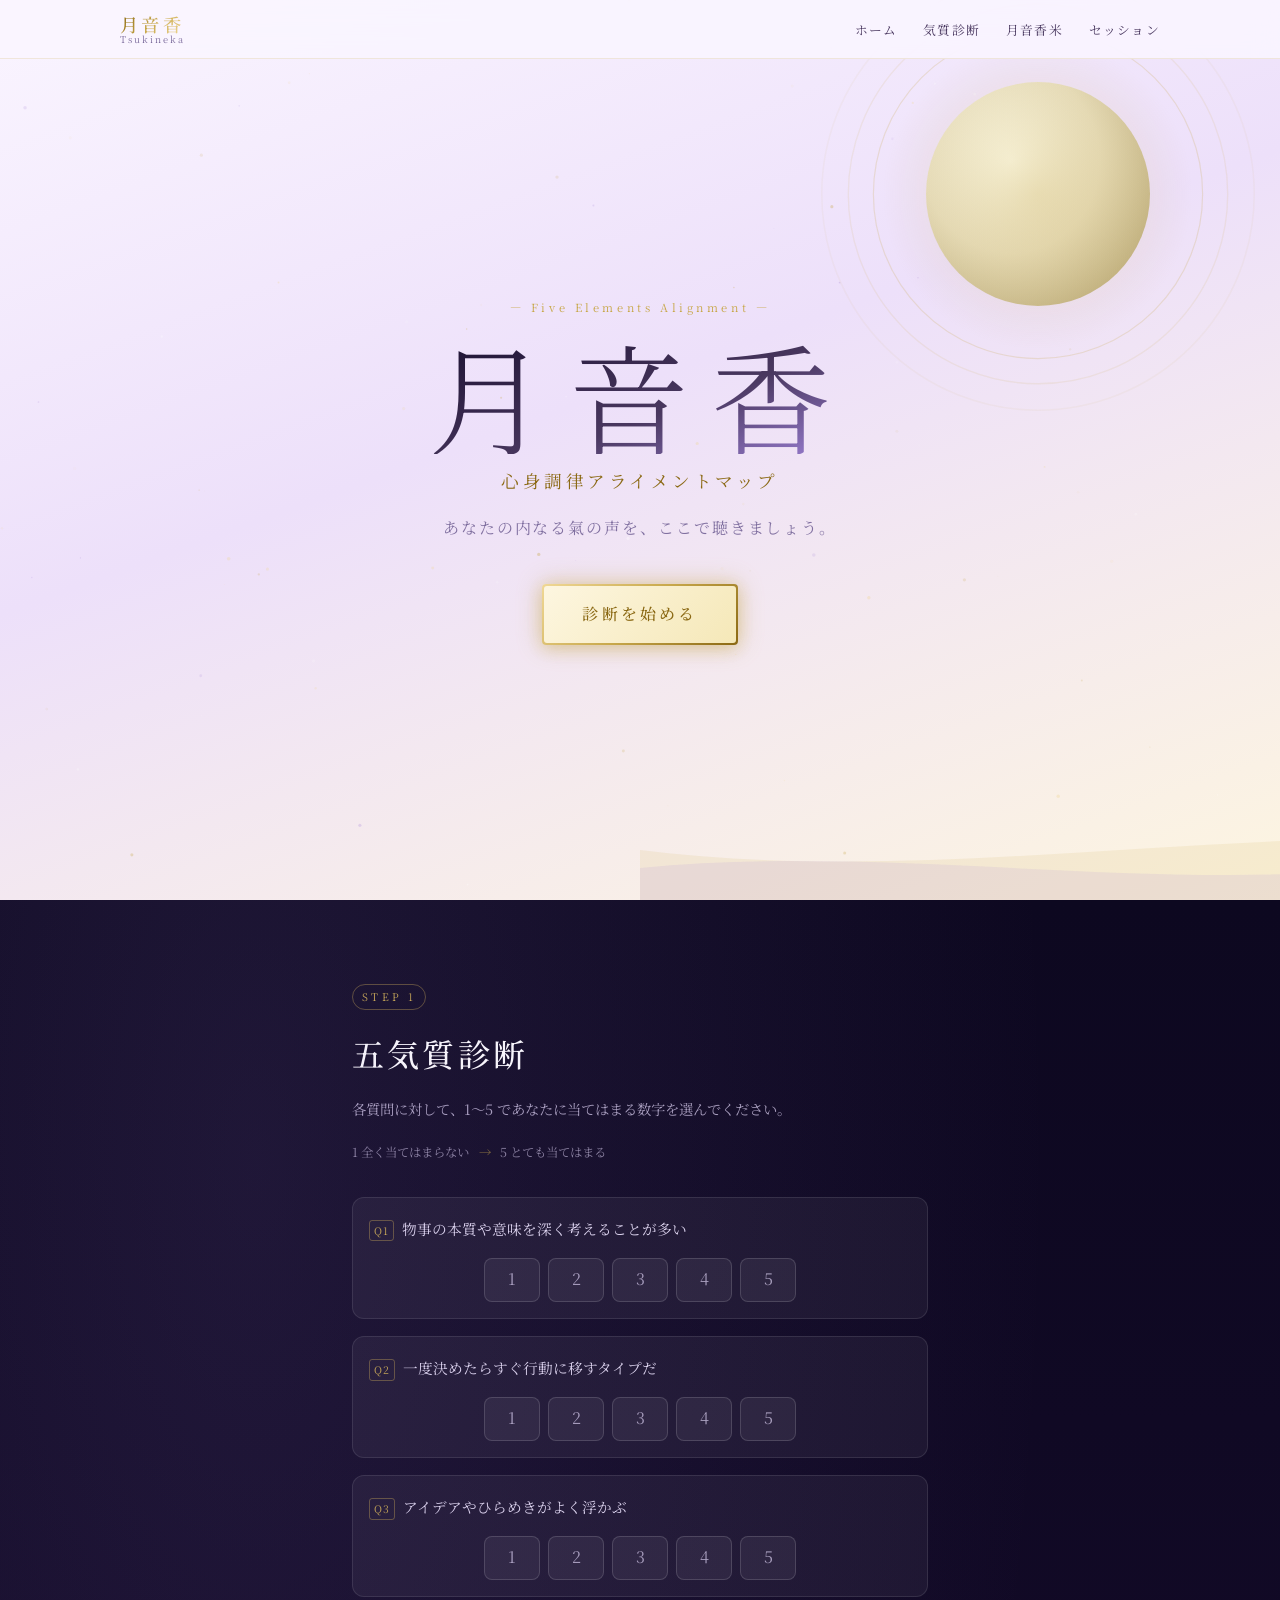
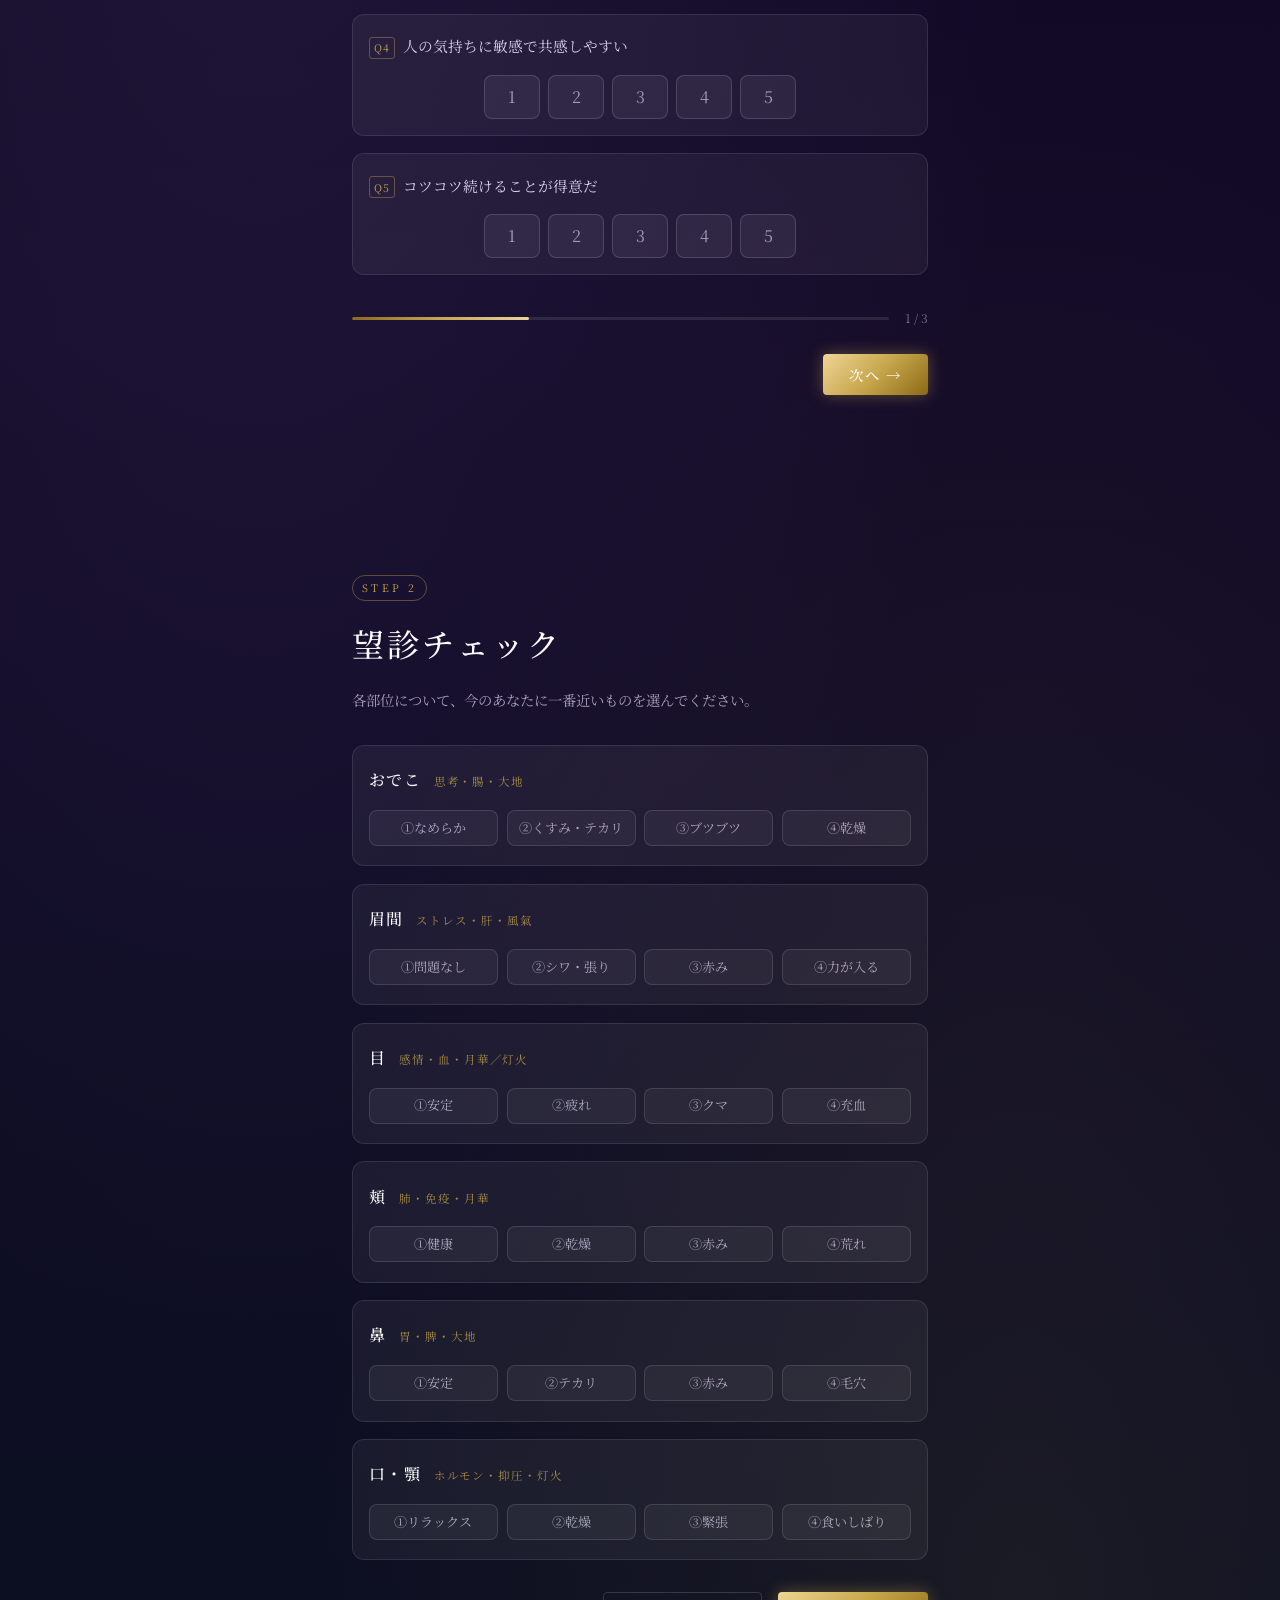
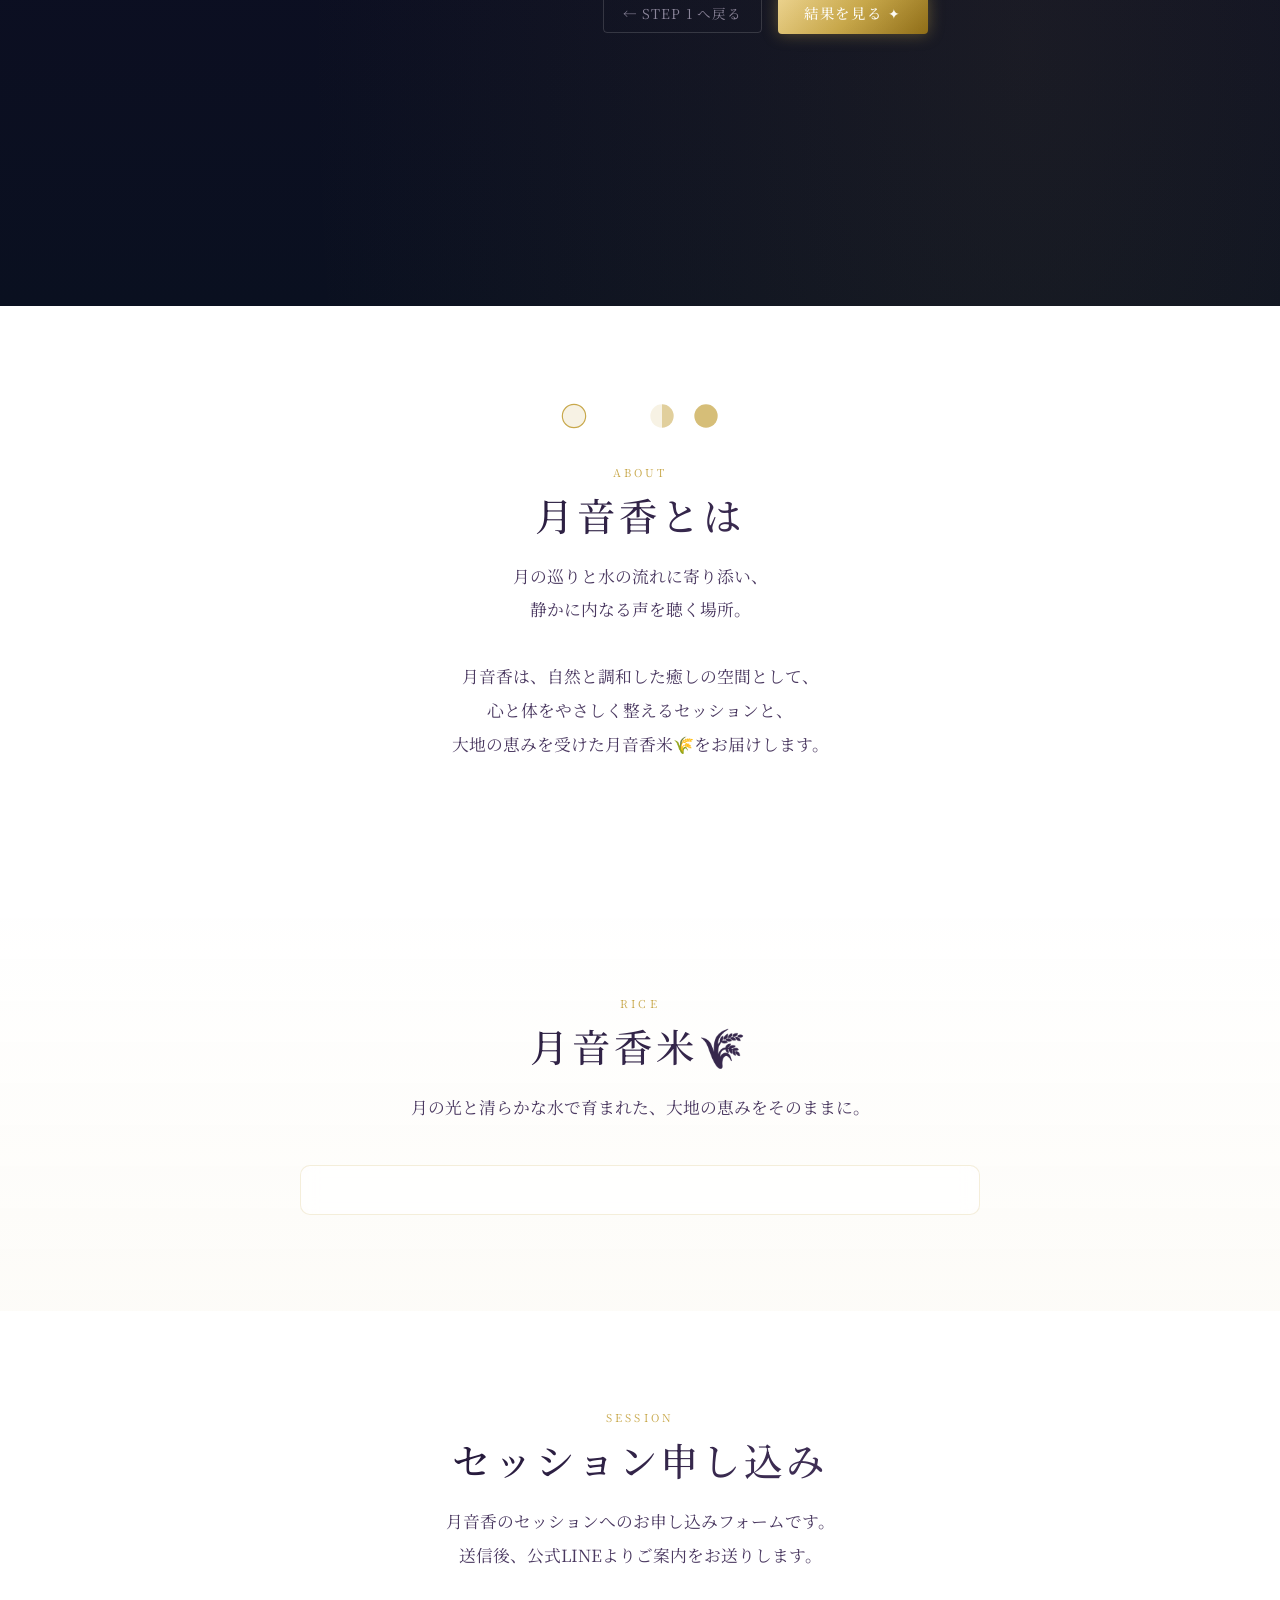
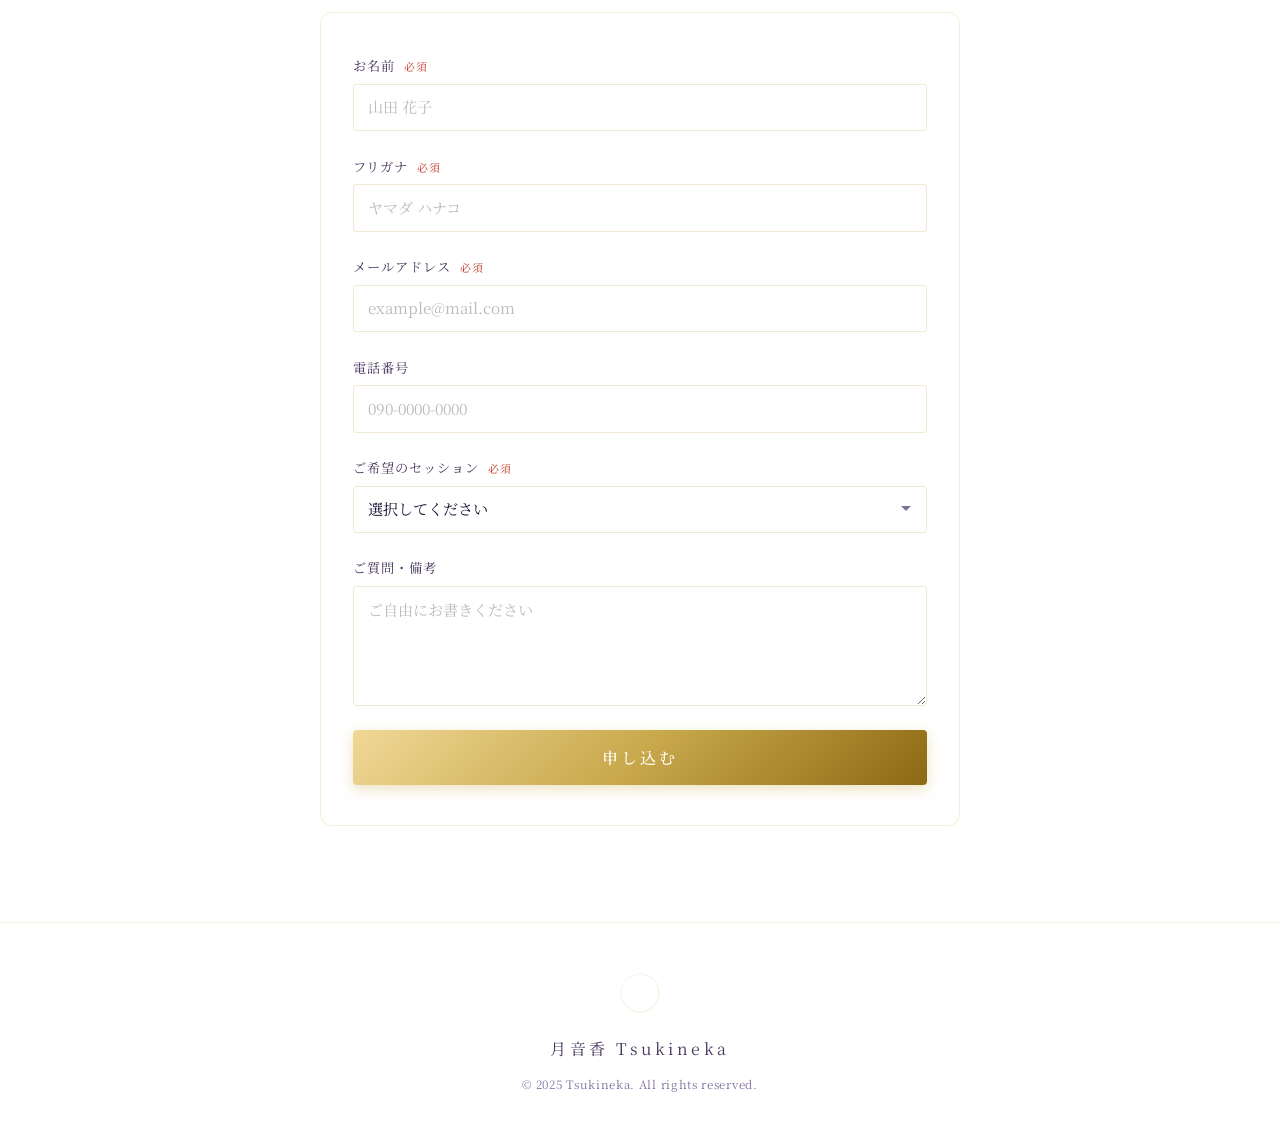
==== commit d6bc5b1f: "feat: 月音香 心身調律アライメントマップ — 完全リビルド - STEP1: 15問5段階評価による五気質診断（白龍/灯火/風氣/月華/大地） - STEP2: 望診チェック6部位（おでこ/眉間" ====
--- a/index.html
+++ b/index.html
@@ -3,56 +3,393 @@
 <head>
   <meta charset="UTF-8" />
   <meta name="viewport" content="width=device-width, initial-scale=1.0" />
-  <meta name="description" content="月音香（Tsukineka）— 月と水と静寂の癒し。気質・望診診断・月音香米・セッションのご案内。" />
-  <title>月音香 Tsukineka</title>
-
+  <meta name="description" content="月音香 心身調律アライメントマップ — 五行気質診断・望診チェック・整え方提案" />
+  <title>月音香 心身調律アライメントマップ</title>
   <link rel="preconnect" href="https://fonts.googleapis.com" />
   <link rel="preconnect" href="https://fonts.gstatic.com" crossorigin />
-  <link href="https://fonts.googleapis.com/css2?family=Noto+Serif+JP:wght@300;400;500&family=Shippori+Mincho:wght@400;500&display=swap" rel="stylesheet" />
-
+  <link href="https://fonts.googleapis.com/css2?family=Noto+Serif+JP:wght@300;400;500;600&display=swap" rel="stylesheet" />
   <link rel="stylesheet" href="style.css" />
 </head>
 <body>
 
-  <!-- ナビゲーション -->
+  <canvas id="particle-canvas" aria-hidden="true"></canvas>
+
+  <!-- ===== HEADER ===== -->
   <header class="site-header">
     <nav class="nav-inner">
-      <a href="#top" class="logo">月音香</a>
+      <a href="#top" class="logo">
+        <span class="logo-main">月音香</span>
+        <span class="logo-sub">Tsukineka</span>
+      </a>
       <ul class="nav-links">
-        <li><a href="#about">月音香とは</a></li>
-        <li><a href="#diagnostic">気質診断</a></li>
+        <li><a href="#top">ホーム</a></li>
+        <li><a href="#diagnosis">気質診断</a></li>
         <li><a href="#rice">月音香米</a></li>
         <li><a href="#session">セッション</a></li>
-        <li><a href="#contact">お問い合わせ</a></li>
       </ul>
     </nav>
   </header>
 
 
-  <!-- ヒーロー -->
+  <!-- ===== HERO / INTRO ===== -->
   <section id="top" class="hero fade-in">
+    <div class="hero-moon-wrap" aria-hidden="true">
+      <div class="hero-moon">
+        <div class="moon-glow"></div>
+      </div>
+      <div class="moon-ring r1"></div>
+      <div class="moon-ring r2"></div>
+      <div class="moon-ring r3"></div>
+    </div>
+
     <div class="hero-inner">
-      <p class="hero-sub">— moon · water · stillness —</p>
+      <p class="hero-eyebrow">— Five Elements Alignment —</p>
       <h1 class="hero-title">月音香</h1>
-      <p class="hero-catch">静寂のなかに、あなたの音を聴く。</p>
-      <div class="hero-actions">
-        <a href="#diagnostic" class="btn btn-primary">気質・望診 診断を受ける</a>
-        <a href="#session" class="btn btn-secondary">セッションを申し込む</a>
-      </div>
-    </div>
-    <div class="hero-moon" aria-hidden="true"></div>
+      <p class="hero-subtitle">心身調律アライメントマップ</p>
+      <p class="hero-catch">あなたの内なる氣の声を、ここで聴きましょう。</p>
+      <a href="#diagnosis" class="btn-start">
+        <span class="btn-start-inner">診断を始める</span>
+      </a>
+    </div>
+
+    <div class="hero-water" aria-hidden="true">
+      <svg viewBox="0 0 1440 100" preserveAspectRatio="none">
+        <path class="wave w1" d="M0,50 C360,90 720,10 1080,50 C1260,70 1380,40 1440,50 L1440,100 L0,100Z"/>
+        <path class="wave w2" d="M0,68 C280,44 560,92 840,68 C1120,44 1280,88 1440,68 L1440,100 L0,100Z"/>
+      </svg>
+    </div>
   </section>
 
 
-  <!-- About -->
+  <!-- ===== DIAGNOSIS SECTION ===== -->
+  <section id="diagnosis" class="diagnosis">
+
+    <!-- STEP 1: 五気質診断（15問） -->
+    <div class="diag-panel" id="diag-step1" hidden>
+      <div class="diag-panel-inner">
+
+        <div class="step-header">
+          <p class="step-badge">STEP 1</p>
+          <h2 class="step-title">五気質診断</h2>
+          <p class="step-desc">各質問に対して、1〜5 であなたに当てはまる数字を選んでください。</p>
+          <div class="step-legend">
+            <span>1 全く当てはまらない</span>
+            <span class="legend-sep">→</span>
+            <span>5 とても当てはまる</span>
+          </div>
+        </div>
+
+        <!-- Page 0: Q1–Q5 -->
+        <div class="s1-page" id="s1p0">
+          <div class="q-group" data-qname="q1">
+            <p class="q-text"><span class="q-num">Q1</span> 物事の本質や意味を深く考えることが多い</p>
+            <div class="rating-row">
+              <label class="r-opt"><input type="radio" name="q1" value="1"/><span>1</span></label>
+              <label class="r-opt"><input type="radio" name="q1" value="2"/><span>2</span></label>
+              <label class="r-opt"><input type="radio" name="q1" value="3"/><span>3</span></label>
+              <label class="r-opt"><input type="radio" name="q1" value="4"/><span>4</span></label>
+              <label class="r-opt"><input type="radio" name="q1" value="5"/><span>5</span></label>
+            </div>
+          </div>
+          <div class="q-group" data-qname="q2">
+            <p class="q-text"><span class="q-num">Q2</span> 一度決めたらすぐ行動に移すタイプだ</p>
+            <div class="rating-row">
+              <label class="r-opt"><input type="radio" name="q2" value="1"/><span>1</span></label>
+              <label class="r-opt"><input type="radio" name="q2" value="2"/><span>2</span></label>
+              <label class="r-opt"><input type="radio" name="q2" value="3"/><span>3</span></label>
+              <label class="r-opt"><input type="radio" name="q2" value="4"/><span>4</span></label>
+              <label class="r-opt"><input type="radio" name="q2" value="5"/><span>5</span></label>
+            </div>
+          </div>
+          <div class="q-group" data-qname="q3">
+            <p class="q-text"><span class="q-num">Q3</span> アイデアやひらめきがよく浮かぶ</p>
+            <div class="rating-row">
+              <label class="r-opt"><input type="radio" name="q3" value="1"/><span>1</span></label>
+              <label class="r-opt"><input type="radio" name="q3" value="2"/><span>2</span></label>
+              <label class="r-opt"><input type="radio" name="q3" value="3"/><span>3</span></label>
+              <label class="r-opt"><input type="radio" name="q3" value="4"/><span>4</span></label>
+              <label class="r-opt"><input type="radio" name="q3" value="5"/><span>5</span></label>
+            </div>
+          </div>
+          <div class="q-group" data-qname="q4">
+            <p class="q-text"><span class="q-num">Q4</span> 人の気持ちに敏感で共感しやすい</p>
+            <div class="rating-row">
+              <label class="r-opt"><input type="radio" name="q4" value="1"/><span>1</span></label>
+              <label class="r-opt"><input type="radio" name="q4" value="2"/><span>2</span></label>
+              <label class="r-opt"><input type="radio" name="q4" value="3"/><span>3</span></label>
+              <label class="r-opt"><input type="radio" name="q4" value="4"/><span>4</span></label>
+              <label class="r-opt"><input type="radio" name="q4" value="5"/><span>5</span></label>
+            </div>
+          </div>
+          <div class="q-group" data-qname="q5">
+            <p class="q-text"><span class="q-num">Q5</span> コツコツ続けることが得意だ</p>
+            <div class="rating-row">
+              <label class="r-opt"><input type="radio" name="q5" value="1"/><span>1</span></label>
+              <label class="r-opt"><input type="radio" name="q5" value="2"/><span>2</span></label>
+              <label class="r-opt"><input type="radio" name="q5" value="3"/><span>3</span></label>
+              <label class="r-opt"><input type="radio" name="q5" value="4"/><span>4</span></label>
+              <label class="r-opt"><input type="radio" name="q5" value="5"/><span>5</span></label>
+            </div>
+          </div>
+        </div>
+
+        <!-- Page 1: Q6–Q10 -->
+        <div class="s1-page" id="s1p1" hidden>
+          <div class="q-group" data-qname="q6">
+            <p class="q-text"><span class="q-num">Q6</span> 無駄を省き、シンプルにしたいと感じる</p>
+            <div class="rating-row">
+              <label class="r-opt"><input type="radio" name="q6" value="1"/><span>1</span></label>
+              <label class="r-opt"><input type="radio" name="q6" value="2"/><span>2</span></label>
+              <label class="r-opt"><input type="radio" name="q6" value="3"/><span>3</span></label>
+              <label class="r-opt"><input type="radio" name="q6" value="4"/><span>4</span></label>
+              <label class="r-opt"><input type="radio" name="q6" value="5"/><span>5</span></label>
+            </div>
+          </div>
+          <div class="q-group" data-qname="q7">
+            <p class="q-text"><span class="q-num">Q7</span> じっとしているより動いていたい</p>
+            <div class="rating-row">
+              <label class="r-opt"><input type="radio" name="q7" value="1"/><span>1</span></label>
+              <label class="r-opt"><input type="radio" name="q7" value="2"/><span>2</span></label>
+              <label class="r-opt"><input type="radio" name="q7" value="3"/><span>3</span></label>
+              <label class="r-opt"><input type="radio" name="q7" value="4"/><span>4</span></label>
+              <label class="r-opt"><input type="radio" name="q7" value="5"/><span>5</span></label>
+            </div>
+          </div>
+          <div class="q-group" data-qname="q8">
+            <p class="q-text"><span class="q-num">Q8</span> 新しいことや変化が好き</p>
+            <div class="rating-row">
+              <label class="r-opt"><input type="radio" name="q8" value="1"/><span>1</span></label>
+              <label class="r-opt"><input type="radio" name="q8" value="2"/><span>2</span></label>
+              <label class="r-opt"><input type="radio" name="q8" value="3"/><span>3</span></label>
+              <label class="r-opt"><input type="radio" name="q8" value="4"/><span>4</span></label>
+              <label class="r-opt"><input type="radio" name="q8" value="5"/><span>5</span></label>
+            </div>
+          </div>
+          <div class="q-group" data-qname="q9">
+            <p class="q-text"><span class="q-num">Q9</span> 人に頼られると断れないことが多い</p>
+            <div class="rating-row">
+              <label class="r-opt"><input type="radio" name="q9" value="1"/><span>1</span></label>
+              <label class="r-opt"><input type="radio" name="q9" value="2"/><span>2</span></label>
+              <label class="r-opt"><input type="radio" name="q9" value="3"/><span>3</span></label>
+              <label class="r-opt"><input type="radio" name="q9" value="4"/><span>4</span></label>
+              <label class="r-opt"><input type="radio" name="q9" value="5"/><span>5</span></label>
+            </div>
+          </div>
+          <div class="q-group" data-qname="q10">
+            <p class="q-text"><span class="q-num">Q10</span> 安定した環境に安心感を感じる</p>
+            <div class="rating-row">
+              <label class="r-opt"><input type="radio" name="q10" value="1"/><span>1</span></label>
+              <label class="r-opt"><input type="radio" name="q10" value="2"/><span>2</span></label>
+              <label class="r-opt"><input type="radio" name="q10" value="3"/><span>3</span></label>
+              <label class="r-opt"><input type="radio" name="q10" value="4"/><span>4</span></label>
+              <label class="r-opt"><input type="radio" name="q10" value="5"/><span>5</span></label>
+            </div>
+          </div>
+        </div>
+
+        <!-- Page 2: Q11–Q15 -->
+        <div class="s1-page" id="s1p2" hidden>
+          <div class="q-group" data-qname="q11">
+            <p class="q-text"><span class="q-num">Q11</span> 感情をあまり表に出さない</p>
+            <div class="rating-row">
+              <label class="r-opt"><input type="radio" name="q11" value="1"/><span>1</span></label>
+              <label class="r-opt"><input type="radio" name="q11" value="2"/><span>2</span></label>
+              <label class="r-opt"><input type="radio" name="q11" value="3"/><span>3</span></label>
+              <label class="r-opt"><input type="radio" name="q11" value="4"/><span>4</span></label>
+              <label class="r-opt"><input type="radio" name="q11" value="5"/><span>5</span></label>
+            </div>
+          </div>
+          <div class="q-group" data-qname="q12">
+            <p class="q-text"><span class="q-num">Q12</span> イライラしやすい、または熱くなりやすい</p>
+            <div class="rating-row">
+              <label class="r-opt"><input type="radio" name="q12" value="1"/><span>1</span></label>
+              <label class="r-opt"><input type="radio" name="q12" value="2"/><span>2</span></label>
+              <label class="r-opt"><input type="radio" name="q12" value="3"/><span>3</span></label>
+              <label class="r-opt"><input type="radio" name="q12" value="4"/><span>4</span></label>
+              <label class="r-opt"><input type="radio" name="q12" value="5"/><span>5</span></label>
+            </div>
+          </div>
+          <div class="q-group" data-qname="q13">
+            <p class="q-text"><span class="q-num">Q13</span> 集中力が続かないと感じることがある</p>
+            <div class="rating-row">
+              <label class="r-opt"><input type="radio" name="q13" value="1"/><span>1</span></label>
+              <label class="r-opt"><input type="radio" name="q13" value="2"/><span>2</span></label>
+              <label class="r-opt"><input type="radio" name="q13" value="3"/><span>3</span></label>
+              <label class="r-opt"><input type="radio" name="q13" value="4"/><span>4</span></label>
+              <label class="r-opt"><input type="radio" name="q13" value="5"/><span>5</span></label>
+            </div>
+          </div>
+          <div class="q-group" data-qname="q14">
+            <p class="q-text"><span class="q-num">Q14</span> 寂しさや不安を感じやすい</p>
+            <div class="rating-row">
+              <label class="r-opt"><input type="radio" name="q14" value="1"/><span>1</span></label>
+              <label class="r-opt"><input type="radio" name="q14" value="2"/><span>2</span></label>
+              <label class="r-opt"><input type="radio" name="q14" value="3"/><span>3</span></label>
+              <label class="r-opt"><input type="radio" name="q14" value="4"/><span>4</span></label>
+              <label class="r-opt"><input type="radio" name="q14" value="5"/><span>5</span></label>
+            </div>
+          </div>
+          <div class="q-group" data-qname="q15">
+            <p class="q-text"><span class="q-num">Q15</span> 考えすぎて動けなくなることがある</p>
+            <div class="rating-row">
+              <label class="r-opt"><input type="radio" name="q15" value="1"/><span>1</span></label>
+              <label class="r-opt"><input type="radio" name="q15" value="2"/><span>2</span></label>
+              <label class="r-opt"><input type="radio" name="q15" value="3"/><span>3</span></label>
+              <label class="r-opt"><input type="radio" name="q15" value="4"/><span>4</span></label>
+              <label class="r-opt"><input type="radio" name="q15" value="5"/><span>5</span></label>
+            </div>
+          </div>
+        </div>
+
+        <!-- Progress & Nav -->
+        <div class="step-progress-wrap">
+          <div class="step-progress-track">
+            <div class="step-progress-fill" id="s1-progress-fill"></div>
+          </div>
+          <p class="step-progress-label" id="s1-progress-label">1 / 3</p>
+        </div>
+        <div class="step-nav">
+          <button class="btn-ghost-diag" id="s1-prev" hidden>← 戻る</button>
+          <button class="btn-gold-sm" id="s1-next">次へ →</button>
+          <button class="btn-gold-sm" id="s1-done" hidden>STEP 2 へ →</button>
+        </div>
+
+      </div>
+    </div>
+    <!-- /diag-step1 -->
+
+
+    <!-- STEP 2: 望診チェック -->
+    <div class="diag-panel" id="diag-step2" hidden>
+      <div class="diag-panel-inner">
+
+        <div class="step-header">
+          <p class="step-badge">STEP 2</p>
+          <h2 class="step-title">望診チェック</h2>
+          <p class="step-desc">各部位について、今のあなたに一番近いものを選んでください。</p>
+        </div>
+
+        <!-- おでこ -->
+        <div class="boushin-card" data-area="forehead">
+          <div class="boushin-label-row">
+            <p class="boushin-part">おでこ</p>
+            <p class="boushin-element">思考・腸・大地</p>
+          </div>
+          <div class="boushin-opts">
+            <label class="b-opt"><input type="radio" name="forehead" value="1"/><span>①なめらか</span></label>
+            <label class="b-opt"><input type="radio" name="forehead" value="2"/><span>②くすみ・テカリ</span></label>
+            <label class="b-opt"><input type="radio" name="forehead" value="3"/><span>③ブツブツ</span></label>
+            <label class="b-opt"><input type="radio" name="forehead" value="4"/><span>④乾燥</span></label>
+          </div>
+        </div>
+
+        <!-- 眉間 -->
+        <div class="boushin-card" data-area="eyebrow">
+          <div class="boushin-label-row">
+            <p class="boushin-part">眉間</p>
+            <p class="boushin-element">ストレス・肝・風氣</p>
+          </div>
+          <div class="boushin-opts">
+            <label class="b-opt"><input type="radio" name="eyebrow" value="1"/><span>①問題なし</span></label>
+            <label class="b-opt"><input type="radio" name="eyebrow" value="2"/><span>②シワ・張り</span></label>
+            <label class="b-opt"><input type="radio" name="eyebrow" value="3"/><span>③赤み</span></label>
+            <label class="b-opt"><input type="radio" name="eyebrow" value="4"/><span>④力が入る</span></label>
+          </div>
+        </div>
+
+        <!-- 目 -->
+        <div class="boushin-card" data-area="eye">
+          <div class="boushin-label-row">
+            <p class="boushin-part">目</p>
+            <p class="boushin-element">感情・血・月華／灯火</p>
+          </div>
+          <div class="boushin-opts">
+            <label class="b-opt"><input type="radio" name="eye" value="1"/><span>①安定</span></label>
+            <label class="b-opt"><input type="radio" name="eye" value="2"/><span>②疲れ</span></label>
+            <label class="b-opt"><input type="radio" name="eye" value="3"/><span>③クマ</span></label>
+            <label class="b-opt"><input type="radio" name="eye" value="4"/><span>④充血</span></label>
+          </div>
+        </div>
+
+        <!-- 頬 -->
+        <div class="boushin-card" data-area="cheek">
+          <div class="boushin-label-row">
+            <p class="boushin-part">頬</p>
+            <p class="boushin-element">肺・免疫・月華</p>
+          </div>
+          <div class="boushin-opts">
+            <label class="b-opt"><input type="radio" name="cheek" value="1"/><span>①健康</span></label>
+            <label class="b-opt"><input type="radio" name="cheek" value="2"/><span>②乾燥</span></label>
+            <label class="b-opt"><input type="radio" name="cheek" value="3"/><span>③赤み</span></label>
+            <label class="b-opt"><input type="radio" name="cheek" value="4"/><span>④荒れ</span></label>
+          </div>
+        </div>
+
+        <!-- 鼻 -->
+        <div class="boushin-card" data-area="nose">
+          <div class="boushin-label-row">
+            <p class="boushin-part">鼻</p>
+            <p class="boushin-element">胃・脾・大地</p>
+          </div>
+          <div class="boushin-opts">
+            <label class="b-opt"><input type="radio" name="nose" value="1"/><span>①安定</span></label>
+            <label class="b-opt"><input type="radio" name="nose" value="2"/><span>②テカリ</span></label>
+            <label class="b-opt"><input type="radio" name="nose" value="3"/><span>③赤み</span></label>
+            <label class="b-opt"><input type="radio" name="nose" value="4"/><span>④毛穴</span></label>
+          </div>
+        </div>
+
+        <!-- 口・顎 -->
+        <div class="boushin-card" data-area="mouth">
+          <div class="boushin-label-row">
+            <p class="boushin-part">口・顎</p>
+            <p class="boushin-element">ホルモン・抑圧・灯火</p>
+          </div>
+          <div class="boushin-opts">
+            <label class="b-opt"><input type="radio" name="mouth" value="1"/><span>①リラックス</span></label>
+            <label class="b-opt"><input type="radio" name="mouth" value="2"/><span>②乾燥</span></label>
+            <label class="b-opt"><input type="radio" name="mouth" value="3"/><span>③緊張</span></label>
+            <label class="b-opt"><input type="radio" name="mouth" value="4"/><span>④食いしばり</span></label>
+          </div>
+        </div>
+
+        <div class="step-nav" style="margin-top:2rem;">
+          <button class="btn-ghost-diag" id="s2-back">← STEP 1 へ戻る</button>
+          <button class="btn-gold-sm" id="s2-done">結果を見る ✦</button>
+        </div>
+
+      </div>
+    </div>
+    <!-- /diag-step2 -->
+
+
+    <!-- RESULTS -->
+    <div class="diag-panel" id="diag-results" hidden>
+      <div class="diag-panel-inner" id="diag-results-content">
+        <!-- dynamically rendered by script.js -->
+      </div>
+    </div>
+    <!-- /diag-results -->
+
+  </section>
+  <!-- /diagnosis -->
+
+
+  <!-- ===== ABOUT ===== -->
   <section id="about" class="about fade-in">
     <div class="section-inner narrow">
+      <div class="moon-phases-row" aria-hidden="true">
+        <svg viewBox="0 0 24 24"><circle cx="12" cy="12" r="10" fill="currentColor" opacity=".15"/><circle cx="12" cy="12" r="10" fill="none" stroke="currentColor" stroke-width="1"/></svg>
+        <svg viewBox="0 0 24 24"><path d="M12,2 A10,10 0 1,1 12,22 A6,6 0 1,0 12,2Z" fill="currentColor" opacity=".35"/></svg>
+        <svg viewBox="0 0 24 24"><path d="M12,2 A10,10 0 0,1 12,22Z" fill="currentColor" opacity=".55"/><path d="M12,2 A10,10 0 0,0 12,22Z" fill="currentColor" opacity=".15"/></svg>
+        <svg viewBox="0 0 24 24"><circle cx="12" cy="12" r="10" fill="currentColor" opacity=".75"/></svg>
+      </div>
       <span class="section-label">About</span>
       <h2 class="section-title">月音香とは</h2>
       <p class="section-text">
-        月の巡りと水の流れに寄り添い、<br class="br-sp" />
+        月の巡りと水の流れに寄り添い、<br />
         静かに内なる声を聴く場所。<br /><br />
-        月音香は、自然と調和した癒しの空間として、<br class="br-sp" />
+        月音香は、自然と調和した癒しの空間として、<br />
         心と体をやさしく整えるセッションと、<br />
         大地の恵みを受けた月音香米🌾をお届けします。
       </p>
@@ -60,83 +397,20 @@
   </section>
 
 
-  <!-- 気質・望診 診断ツール -->
-  <section id="diagnostic" class="diagnostic fade-in">
-    <div class="section-inner narrow">
-      <span class="section-label">Diagnostic</span>
-      <h2 class="section-title">気質・望診 診断</h2>
-      <p class="section-text">
-        本質（魂）・心理（未病）・身体（望診）を統合して、<br />
-        今のあなたに必要なものをお伝えします。
-      </p>
-
-      <!-- プログレス表示 -->
-      <div class="diag-progress" id="diag-progress">
-        <div class="diag-progress-step active" data-s="1">
-          <span class="diag-progress-num">1</span>
-          <span class="diag-progress-label">気質診断</span>
-        </div>
-        <div class="diag-progress-line"></div>
-        <div class="diag-progress-step" data-s="2">
-          <span class="diag-progress-num">2</span>
-          <span class="diag-progress-label">望診</span>
-        </div>
-        <div class="diag-progress-line"></div>
-        <div class="diag-progress-step" data-s="3">
-          <span class="diag-progress-num">3</span>
-          <span class="diag-progress-label">結果</span>
-        </div>
-      </div>
-
-      <!-- Step 1: 気質クイズ -->
-      <div id="diag-s1" class="diag-panel">
-        <p class="diag-intro">各質問に、いちばん近いものを1つ選んでください。</p>
-        <div id="quiz-list"></div>
-        <button id="btn-to-boshin" class="btn btn-primary diag-next-btn" disabled>
-          望診へ進む →
-        </button>
-      </div>
-
-      <!-- Step 2: 望診 -->
-      <div id="diag-s2" class="diag-panel" hidden>
-        <p class="diag-intro">
-          顔の各部位の状態を確認してください。<br />
-          いちばん近いものを1つ選んでください。
-        </p>
-        <div id="boshin-list"></div>
-        <button id="btn-to-result" class="btn btn-primary diag-next-btn" disabled>
-          診断結果を見る →
-        </button>
-      </div>
-
-      <!-- Step 3: 診断結果 -->
-      <div id="diag-s3" class="diag-panel" hidden>
-        <div id="result-content"></div>
-        <div class="diag-restart-wrap">
-          <button id="btn-restart" class="btn btn-secondary">もう一度診断する</button>
-        </div>
-      </div>
-    </div>
-  </section>
-
-
-  <!-- 月音香米 -->
+  <!-- ===== RICE ===== -->
   <section id="rice" class="rice fade-in">
     <div class="section-inner">
       <span class="section-label">Rice</span>
       <h2 class="section-title">月音香米🌾</h2>
-      <p class="section-text">
-        月の光と清らかな水で育まれた、<br />
-        大地の恵みをそのままに。
-      </p>
+      <p class="section-text">月の光と清らかな水で育まれた、大地の恵みをそのままに。</p>
       <div id="tsukineka-rice-purchase-form">
-        <!-- TODO: ここに既存の購入フォームHTMLをそのまま貼る（編集禁止） -->
+        <!-- TODO: ここに既存の購入フォームを貼る -->
       </div>
     </div>
   </section>
 
 
-  <!-- セッション申し込み -->
+  <!-- ===== SESSION ===== -->
   <section id="session" class="session fade-in">
     <div class="section-inner narrow">
       <span class="section-label">Session</span>
@@ -145,85 +419,76 @@
         月音香のセッションへのお申し込みフォームです。<br />
         送信後、公式LINEよりご案内をお送りします。
       </p>
-
-      <form
-        id="session-form"
-        class="session-form"
-        action="https://formspree.io/f/YOUR_FORMSPREE_ID"
-        method="POST"
-      >
-        <div class="form-group">
-          <label for="name">お名前 <span class="required">必須</span></label>
-          <input type="text" id="name" name="name" placeholder="山田 花子" required autocomplete="name" />
-        </div>
-
-        <div class="form-group">
-          <label for="kana">フリガナ <span class="required">必須</span></label>
-          <input type="text" id="kana" name="kana" placeholder="ヤマダ ハナコ" required />
-        </div>
-
-        <div class="form-group">
-          <label for="email">メールアドレス <span class="required">必須</span></label>
-          <input type="email" id="email" name="email" placeholder="example@mail.com" required autocomplete="email" />
-        </div>
-
-        <div class="form-group">
-          <label for="tel">電話番号</label>
-          <input type="tel" id="tel" name="tel" placeholder="090-0000-0000" autocomplete="tel" />
-        </div>
-
-        <div class="form-group">
-          <label for="session-type">ご希望のセッション <span class="required">必須</span></label>
-          <select id="session-type" name="session-type" required>
+      <form id="session-form" class="session-form"
+            action="https://formspree.io/f/YOUR_FORMSPREE_ID" method="POST">
+        <div class="form-group">
+          <label for="f-name">お名前 <span class="required">必須</span></label>
+          <input type="text" id="f-name" name="name" placeholder="山田 花子" required autocomplete="name"/>
+        </div>
+        <div class="form-group">
+          <label for="f-kana">フリガナ <span class="required">必須</span></label>
+          <input type="text" id="f-kana" name="kana" placeholder="ヤマダ ハナコ" required/>
+        </div>
+        <div class="form-group">
+          <label for="f-email">メールアドレス <span class="required">必須</span></label>
+          <input type="email" id="f-email" name="email" placeholder="example@mail.com" required autocomplete="email"/>
+        </div>
+        <div class="form-group">
+          <label for="f-tel">電話番号</label>
+          <input type="tel" id="f-tel" name="tel" placeholder="090-0000-0000" autocomplete="tel"/>
+        </div>
+        <div class="form-group">
+          <label for="f-type">ご希望のセッション <span class="required">必須</span></label>
+          <select id="f-type" name="session-type" required>
             <option value="" disabled selected>選択してください</option>
             <option value="individual">個人セッション</option>
             <option value="online">オンラインセッション</option>
-            <option value="other">その他（備考欄にご記入ください）</option>
+            <option value="other">その他</option>
           </select>
         </div>
-
-        <div class="form-group">
-          <label for="message">ご質問・備考</label>
-          <textarea id="message" name="message" rows="4" placeholder="ご自由にお書きください"></textarea>
-        </div>
-
-        <input type="text" name="_gotcha" style="display:none" />
-        <input type="hidden" name="_next" value="about:blank" />
-
-        <button type="submit" class="btn btn-submit" id="submit-btn">申し込む</button>
+        <div class="form-group">
+          <label for="f-msg">ご質問・備考</label>
+          <textarea id="f-msg" name="message" rows="4" placeholder="ご自由にお書きください"></textarea>
+        </div>
+        <input type="text" name="_gotcha" style="display:none"/>
+        <input type="hidden" name="_next" value="about:blank"/>
+        <button type="submit" class="btn-submit" id="submit-btn">申し込む</button>
       </form>
 
       <div id="form-success" class="form-success" aria-live="polite" hidden>
-        <div class="success-icon" aria-hidden="true">🌕</div>
+        <div class="success-icon">🌕</div>
         <h3 class="success-title">お申し込みありがとうございます</h3>
-        <p class="success-text">
-          ご入力内容を確認のうえ、メールにてご連絡いたします。<br />
-          次のステップとして、公式LINEへのご登録をお願いします。
-        </p>
-        <a
-          href="https://lin.ee/REPLACE_ME"
-          class="btn btn-line"
-          target="_blank"
-          rel="noopener noreferrer"
-        >
-          <svg class="line-icon" viewBox="0 0 24 24" aria-hidden="true" focusable="false">
+        <p class="success-text">ご入力内容を確認のうえ、メールにてご連絡いたします。<br/>公式LINEへのご登録もお願いします。</p>
+        <a href="https://lin.ee/pZutbEM" class="btn-line" target="_blank" rel="noopener noreferrer">
+          <svg class="line-icon" viewBox="0 0 24 24" aria-hidden="true">
             <path d="M12 2C6.477 2 2 6.145 2 11.25c0 3.926 2.461 7.338 6.105 9.03-.084.756-.32 2.41-.367 2.78-.059.46.167.455.352.33.145-.097 1.946-1.314 2.73-1.847.387.054.78.082 1.18.082 5.523 0 10-4.145 10-9.25S17.523 2 12 2z"/>
           </svg>
-          公式LINEに登録して次の案内を受け取る
+          公式LINEに登録する
         </a>
       </div>
     </div>
   </section>
 
 
-  <!-- フッター -->
+  <!-- ===== FOOTER ===== -->
   <footer id="contact" class="site-footer">
     <div class="footer-inner">
+      <div class="footer-moon" aria-hidden="true">
+        <svg viewBox="0 0 60 60" width="44" height="44">
+          <defs>
+            <linearGradient id="fg" x1="0" y1="0" x2="1" y2="1">
+              <stop offset="0%" stop-color="#f0d896"/>
+              <stop offset="100%" stop-color="#c8a84b"/>
+            </linearGradient>
+          </defs>
+          <circle cx="30" cy="30" r="26" fill="none" stroke="url(#fg)" stroke-width="1" opacity=".5"/>
+          <path d="M30,4 A26,26 0 1,1 30,56 A17,17 0 1,0 30,4Z" fill="url(#fg)" opacity=".3"/>
+        </svg>
+      </div>
       <p class="footer-logo">月音香 Tsukineka</p>
       <p class="footer-copy">&copy; 2025 Tsukineka. All rights reserved.</p>
     </div>
   </footer>
-
 
   <script src="script.js"></script>
 </body>
--- a/style.css
+++ b/style.css
@@ -1,301 +1,187 @@
-/* ==============================================
-   月音香 Tsukineka — style.css
-   デザイン方向：神聖・静寂・自然・水・月
-   ============================================== */
-
-
-/* -----------------------------------------------
-   CSS カスタムプロパティ（変数）
+/* ================================================
+   月音香 心身調律アライメントマップ — style.css
+   世界観：神秘的・和モダン・月・水・金・龍・五行
+   ================================================ */
+
+/* -----------------------------------------------
+   CSS 変数
 ----------------------------------------------- */
 :root {
-  /* カラー */
-  --color-bg:        #f9f8f5;      /* 生成り白 */
-  --color-surface:   #ffffff;
-  --color-ink:       #2a2824;      /* 深い墨色 */
-  --color-ink-light: #6b6760;      /* 淡い墨色 */
-  --color-moon:      #d4c9a8;      /* 月の金 */
-  --color-water:     #c5d8e4;      /* 水色 */
-  --color-water-dk:  #7aa3b8;      /* 深い水色 */
-  --color-line:      #06c755;      /* LINE グリーン */
-  --color-accent:    #3d5a6e;      /* 深みある青 */
-  --color-border:    #e0ddd7;
-
-  /* タイポグラフィ */
-  --font-serif: 'Shippori Mincho', 'Noto Serif JP', 'Yu Mincho', serif;
-  --font-base:  'Noto Serif JP', 'Yu Mincho', serif;
-
-  /* スペーシング */
-  --space-xs:  0.5rem;
-  --space-sm:  1rem;
-  --space-md:  2rem;
-  --space-lg:  4rem;
-  --space-xl:  6rem;
-  --space-xxl: 9rem;
-
-  /* 最大幅 */
-  --max-w:       1080px;
-  --max-w-narrow: 680px;
+  /* 背景 */
+  --bg-pearl:    #faf5ff;
+  --bg-lav:      #ede0fa;
+  --bg-gold-lt:  #fdf5e0;
+
+  /* テキスト */
+  --ink:         #1a1030;
+  --ink-mid:     #4a3860;
+  --ink-soft:    #8070a0;
+  --ink-on-dark: #ede8f8;
+
+  /* ゴールド */
+  --gold:        #c8a84b;
+  --gold-lt:     #f0d896;
+  --gold-bright: #ffe080;
+  --gold-dk:     #8b6914;
+
+  /* 気質カラー */
+  --hakuryu-c:   #9b7fd4;
+  --hakuryu-lt:  #ede8fc;
+  --toka-c:      #e05a28;
+  --toka-lt:     #fff0e8;
+  --fuki-c:      #2aad8a;
+  --fuki-lt:     #e0f8f0;
+  --gekka-c:     #a855c8;
+  --gekka-lt:    #f5e0ff;
+  --daichi-c:    #b87820;
+  --daichi-lt:   #fef0d0;
+
+  /* LINE */
+  --line-green:  #06c755;
+
+  /* フォント */
+  --serif: 'Noto Serif JP', 'Yu Mincho', serif;
+
+  /* スペース */
+  --sp-xs: 0.5rem;
+  --sp-sm: 1rem;
+  --sp-md: 1.5rem;
+  --sp-lg: 2.5rem;
+  --sp-xl: 4rem;
 
   /* トランジション */
   --ease: cubic-bezier(0.4, 0, 0.2, 1);
-  --dur:  0.35s;
-}
-
+  --dur:  0.3s;
+
+  /* 最大幅 */
+  --mw:       1080px;
+  --mw-narrow: 680px;
+}
 
 /* -----------------------------------------------
    リセット & ベース
 ----------------------------------------------- */
-*, *::before, *::after {
-  box-sizing: border-box;
-  margin: 0;
-  padding: 0;
-}
-
-html {
-  scroll-behavior: smooth;
-  font-size: 16px;
-}
+*, *::before, *::after { box-sizing: border-box; margin: 0; padding: 0; }
+
+html { scroll-behavior: smooth; font-size: 16px; }
 
 body {
-  background-color: var(--color-bg);
-  color: var(--color-ink);
-  font-family: var(--font-base);
-  font-weight: 400;
+  font-family: var(--serif);
+  background: linear-gradient(160deg, var(--bg-pearl) 0%, var(--bg-lav) 45%, var(--bg-gold-lt) 100%);
+  background-attachment: fixed;
+  color: var(--ink);
   line-height: 1.9;
   -webkit-font-smoothing: antialiased;
-}
-
-img {
-  display: block;
-  max-width: 100%;
-  height: auto;
-}
-
-a {
-  color: inherit;
-  text-decoration: none;
-}
-
-ul {
-  list-style: none;
-}
-
-input, select, textarea, button {
-  font-family: inherit;
-  font-size: inherit;
-}
-
-
-/* -----------------------------------------------
-   フェードイン アニメーション
+  overflow-x: hidden;
+}
+
+img { display: block; max-width: 100%; height: auto; }
+a { color: inherit; text-decoration: none; }
+ul { list-style: none; }
+input, select, textarea, button { font-family: inherit; font-size: inherit; }
+button { cursor: pointer; background: none; border: none; }
+
+/* -----------------------------------------------
+   パーティクルキャンバス
+----------------------------------------------- */
+#particle-canvas {
+  position: fixed;
+  inset: 0;
+  pointer-events: none;
+  z-index: 0;
+  opacity: 0.6;
+}
+
+/* -----------------------------------------------
+   フェードイン
 ----------------------------------------------- */
 .fade-in {
   opacity: 0;
-  transform: translateY(24px);
-  transition: opacity 0.75s var(--ease), transform 0.75s var(--ease);
-}
-
-.fade-in.visible {
-  opacity: 1;
-  transform: translateY(0);
-}
-
+  transform: translateY(20px);
+  transition: opacity 0.8s var(--ease), transform 0.8s var(--ease);
+}
+.fade-in.visible { opacity: 1; transform: translateY(0); }
 
 /* -----------------------------------------------
    共通レイアウト
 ----------------------------------------------- */
 .section-inner {
+  position: relative;
+  z-index: 1;
   width: 100%;
-  max-width: var(--max-w);
+  max-width: var(--mw);
   margin: 0 auto;
-  padding: 0 var(--space-md);
-}
-
-.section-inner.narrow {
-  max-width: var(--max-w-narrow);
-}
+  padding: 0 1.25rem;
+}
+.section-inner.narrow { max-width: var(--mw-narrow); }
 
 .section-label {
   display: block;
-  font-size: 0.7rem;
-  letter-spacing: 0.25em;
+  font-size: 0.68rem;
+  letter-spacing: 0.28em;
   text-transform: uppercase;
-  color: var(--color-water-dk);
-  margin-bottom: var(--space-xs);
-}
-
+  color: var(--gold);
+  margin-bottom: 0.4rem;
+}
 .section-title {
-  font-family: var(--font-serif);
-  font-size: clamp(1.6rem, 4vw, 2.4rem);
-  font-weight: 500;
-  letter-spacing: 0.08em;
-  line-height: 1.4;
-  margin-bottom: var(--space-md);
-}
-
+  font-size: clamp(1.6rem, 4.5vw, 2.4rem);
+  font-weight: 500;
+  letter-spacing: 0.1em;
+  line-height: 1.35;
+  margin-bottom: 1.2rem;
+  background: linear-gradient(135deg, var(--ink) 0%, var(--ink-mid) 100%);
+  -webkit-background-clip: text;
+  -webkit-text-fill-color: transparent;
+  background-clip: text;
+}
 .section-text {
-  font-size: clamp(0.95rem, 2vw, 1.05rem);
-  color: var(--color-ink-light);
+  font-size: clamp(0.92rem, 2.2vw, 1.05rem);
+  color: var(--ink-mid);
   line-height: 2;
-  margin-bottom: var(--space-lg);
-}
-
-.br-sp { display: none; }
-
-
-/* -----------------------------------------------
-   ボタン
------------------------------------------------ */
-.btn {
-  display: inline-block;
-  padding: 0.8em 2em;
-  border-radius: 2px;
-  font-size: 0.9rem;
-  letter-spacing: 0.1em;
-  cursor: pointer;
-  transition: background var(--dur) var(--ease),
-              color     var(--dur) var(--ease),
-              transform var(--dur) var(--ease);
-}
-
-.btn:hover {
-  transform: translateY(-2px);
-}
-
-.btn:active {
-  transform: translateY(0);
-}
-
-.btn-primary {
-  background: var(--color-accent);
-  color: #fff;
-  border: 1px solid var(--color-accent);
-}
-
-.btn-primary:hover {
-  background: #2c4455;
-}
-
-.btn-secondary {
-  background: transparent;
-  color: var(--color-accent);
-  border: 1px solid var(--color-accent);
-}
-
-.btn-secondary:hover {
-  background: var(--color-accent);
-  color: #fff;
-}
-
-.btn-submit {
-  display: block;
-  width: 100%;
-  padding: 1em;
-  background: var(--color-accent);
-  color: #fff;
-  border: none;
-  border-radius: 2px;
-  font-size: 1rem;
-  letter-spacing: 0.15em;
-  cursor: pointer;
-  transition: background var(--dur) var(--ease), transform var(--dur) var(--ease);
-  margin-top: var(--space-md);
-}
-
-.btn-submit:hover {
-  background: #2c4455;
-  transform: translateY(-2px);
-}
-
-.btn-submit:disabled {
-  background: var(--color-border);
-  cursor: not-allowed;
-  transform: none;
-}
-
-.btn-line {
-  display: inline-flex;
-  align-items: center;
-  gap: 0.5em;
-  padding: 0.9em 2em;
-  background: var(--color-line);
-  color: #fff;
-  border-radius: 4px;
-  font-size: 0.95rem;
-  letter-spacing: 0.05em;
-  margin-top: var(--space-md);
-  box-shadow: 0 4px 16px rgba(6, 199, 85, 0.25);
-  transition: background var(--dur) var(--ease), transform var(--dur) var(--ease), box-shadow var(--dur) var(--ease);
-}
-
-.btn-line:hover {
-  background: #05b34c;
-  transform: translateY(-2px);
-  box-shadow: 0 6px 20px rgba(6, 199, 85, 0.35);
-}
-
-.line-icon {
-  width: 1.2em;
-  height: 1.2em;
-  fill: #fff;
-  flex-shrink: 0;
-}
-
-
-/* -----------------------------------------------
-   ヘッダー / ナビゲーション
+  margin-bottom: 2.5rem;
+}
+
+/* -----------------------------------------------
+   ヘッダー / ナビ
 ----------------------------------------------- */
 .site-header {
   position: fixed;
-  top: 0;
-  left: 0;
-  right: 0;
-  z-index: 100;
-  background: rgba(249, 248, 245, 0.92);
-  backdrop-filter: blur(8px);
-  -webkit-backdrop-filter: blur(8px);
-  border-bottom: 1px solid var(--color-border);
-}
-
+  inset: 0 0 auto;
+  z-index: 200;
+  background: rgba(250, 245, 255, 0.88);
+  backdrop-filter: blur(12px);
+  -webkit-backdrop-filter: blur(12px);
+  border-bottom: 1px solid rgba(200, 168, 75, 0.2);
+}
 .nav-inner {
-  max-width: var(--max-w);
+  display: flex;
+  align-items: center;
+  justify-content: space-between;
+  max-width: var(--mw);
   margin: 0 auto;
-  padding: 0 var(--space-md);
-  height: 60px;
-  display: flex;
-  align-items: center;
-  justify-content: space-between;
-}
-
-.logo {
-  font-family: var(--font-serif);
-  font-size: 1.2rem;
-  font-weight: 500;
-  letter-spacing: 0.15em;
-  color: var(--color-ink);
+  padding: 0 1.25rem;
+  height: 58px;
+}
+.logo { display: flex; flex-direction: column; line-height: 1.1; }
+.logo-main {
+  font-size: 1.15rem;
+  font-weight: 500;
+  letter-spacing: 0.18em;
+  background: linear-gradient(135deg, var(--gold-dk), var(--gold), var(--gold-lt));
+  -webkit-background-clip: text;
+  -webkit-text-fill-color: transparent;
+  background-clip: text;
+}
+.logo-sub { font-size: 0.58rem; letter-spacing: 0.22em; color: var(--ink-soft); }
+
+.nav-links { display: flex; gap: 1.6rem; }
+.nav-links a {
+  font-size: 0.8rem;
+  letter-spacing: 0.1em;
+  color: var(--ink-mid);
   transition: color var(--dur) var(--ease);
 }
-
-.logo:hover {
-  color: var(--color-accent);
-}
-
-.nav-links {
-  display: flex;
-  gap: var(--space-md);
-}
-
-.nav-links a {
-  font-size: 0.82rem;
-  letter-spacing: 0.1em;
-  color: var(--color-ink-light);
-  transition: color var(--dur) var(--ease);
-}
-
-.nav-links a:hover {
-  color: var(--color-accent);
-}
-
+.nav-links a:hover { color: var(--gold); }
 
 /* -----------------------------------------------
    ヒーロー
@@ -308,342 +194,927 @@
   justify-content: center;
   text-align: center;
   overflow: hidden;
-  padding: calc(60px + var(--space-lg)) var(--space-md) var(--space-xl);
-  background: linear-gradient(
-    160deg,
-    #f0eee8 0%,
-    #e8eef3 50%,
-    #f5f3ef 100%
-  );
-}
-
-/* 月の装飾 */
+  padding: calc(58px + 3rem) 1.25rem 4rem;
+  z-index: 1;
+}
+
+/* 月 */
+.hero-moon-wrap {
+  position: absolute;
+  top: 6%;
+  right: 5%;
+  width: clamp(120px, 26vw, 280px);
+  aspect-ratio: 1;
+  pointer-events: none;
+}
 .hero-moon {
   position: absolute;
-  top: 8%;
-  right: 8%;
-  width: clamp(140px, 25vw, 300px);
-  aspect-ratio: 1;
+  inset: 10%;
   border-radius: 50%;
-  background: radial-gradient(
-    ellipse at 40% 40%,
-    #fefcf5 0%,
-    #e8dfc0 40%,
-    #c9bc99 70%,
-    #a89e80 100%
-  );
-  opacity: 0.55;
-  filter: blur(1px);
-  box-shadow: 0 0 60px 20px rgba(212, 201, 168, 0.35);
+  background: radial-gradient(ellipse at 38% 35%, #fffef0 0%, #e8dfc0 45%, #c0b080 80%, #9a8848 100%);
+  filter: blur(0.5px);
+}
+.moon-glow {
+  position: absolute;
+  inset: -20%;
+  border-radius: 50%;
+  background: radial-gradient(ellipse, rgba(200,168,75,0.28) 0%, transparent 70%);
+  animation: moonPulse 4s ease-in-out infinite;
+}
+.moon-ring {
+  position: absolute;
+  inset: 0;
+  border-radius: 50%;
+  border: 1px solid rgba(200,168,75,0.22);
+  animation: moonPulse 4s ease-in-out infinite;
+}
+.moon-ring.r1 { transform: scale(1.18); animation-delay: 0.4s; }
+.moon-ring.r2 { transform: scale(1.36); animation-delay: 0.8s; border-color: rgba(200,168,75,0.12); }
+.moon-ring.r3 { transform: scale(1.55); animation-delay: 1.2s; border-color: rgba(200,168,75,0.06); }
+
+@keyframes moonPulse {
+  0%,100% { opacity: 0.7; }
+  50%      { opacity: 1; }
+}
+
+/* 水面 */
+.hero-water {
+  position: absolute;
+  bottom: 0; left: 0; right: 0;
+  height: 100px;
   pointer-events: none;
 }
-
-.hero-inner {
+.hero-water svg { position: absolute; bottom: 0; width: 100%; height: 100%; }
+.wave { opacity: 0.12; animation: waveDrift 8s ease-in-out infinite; }
+.w1 { fill: var(--gold); animation-duration: 8s; }
+.w2 { fill: var(--hakuryu-c); animation-duration: 11s; animation-delay: -3s; }
+@keyframes waveDrift {
+  0%,100% { d: path("M0,50 C360,90 720,10 1080,50 C1260,70 1380,40 1440,50 L1440,100 L0,100Z"); }
+  50%      { d: path("M0,60 C300,20 600,80 900,60 C1100,46 1320,72 1440,58 L1440,100 L0,100Z"); }
+}
+
+.hero-inner { position: relative; z-index: 2; }
+
+.hero-eyebrow {
+  font-size: 0.7rem;
+  letter-spacing: 0.32em;
+  color: var(--gold);
+  margin-bottom: 1rem;
+}
+.hero-title {
+  font-size: clamp(3.8rem, 14vw, 7.5rem);
+  font-weight: 300;
+  letter-spacing: 0.18em;
+  line-height: 1;
+  margin-bottom: 0.6rem;
+  background: linear-gradient(160deg, var(--ink) 0%, var(--ink-mid) 60%, var(--hakuryu-c) 100%);
+  -webkit-background-clip: text;
+  -webkit-text-fill-color: transparent;
+  background-clip: text;
+}
+.hero-subtitle {
+  font-size: clamp(0.85rem, 2.5vw, 1.1rem);
+  letter-spacing: 0.2em;
+  color: var(--gold-dk);
+  margin-bottom: 1rem;
+}
+.hero-catch {
+  font-size: clamp(0.85rem, 2.2vw, 1rem);
+  color: var(--ink-soft);
+  letter-spacing: 0.12em;
+  margin-bottom: 2.5rem;
+}
+
+/* スタートボタン */
+.btn-start {
+  display: inline-block;
+  position: relative;
+  padding: 2px;
+  border-radius: 4px;
+  background: linear-gradient(135deg, var(--gold-lt), var(--gold), var(--gold-dk));
+  box-shadow: 0 0 24px rgba(200,168,75,0.45), 0 4px 16px rgba(200,168,75,0.3);
+  transition: box-shadow var(--dur) var(--ease), transform var(--dur) var(--ease);
+  text-decoration: none;
+}
+.btn-start:hover {
+  transform: translateY(-3px);
+  box-shadow: 0 0 36px rgba(200,168,75,0.65), 0 8px 24px rgba(200,168,75,0.4);
+}
+.btn-start-inner {
+  display: block;
+  padding: 0.85em 2.4em;
+  background: linear-gradient(135deg, #fdf6e0 0%, #f5e8b8 100%);
+  border-radius: 3px;
+  font-size: 1rem;
+  letter-spacing: 0.2em;
+  color: var(--gold-dk);
+  font-weight: 500;
+}
+
+/* -----------------------------------------------
+   診断セクション共通
+----------------------------------------------- */
+.diagnosis {
   position: relative;
   z-index: 1;
-}
-
-.hero-sub {
+  background: linear-gradient(180deg, #0d0820 0%, #130a28 40%, #0a1020 100%);
+  color: var(--ink-on-dark);
+  overflow: hidden;
+}
+.diagnosis::before {
+  content: '';
+  position: absolute;
+  inset: 0;
+  background:
+    radial-gradient(ellipse at 20% 10%, rgba(155,127,212,0.12) 0%, transparent 55%),
+    radial-gradient(ellipse at 80% 90%, rgba(200,168,75,0.08) 0%, transparent 50%);
+  pointer-events: none;
+}
+
+.diag-panel { display: block; }
+.diag-panel-inner {
+  max-width: 640px;
+  margin: 0 auto;
+  padding: 4rem 1.25rem 5rem;
+}
+
+/* -----------------------------------------------
+   ステップ共通ヘッダー
+----------------------------------------------- */
+.step-badge {
+  display: inline-block;
+  font-size: 0.65rem;
+  letter-spacing: 0.3em;
+  color: var(--gold);
+  border: 1px solid rgba(200,168,75,0.4);
+  padding: 0.2em 0.9em;
+  border-radius: 20px;
+  margin-bottom: 0.8rem;
+}
+.step-title {
+  font-size: clamp(1.5rem, 4vw, 2rem);
+  font-weight: 500;
+  letter-spacing: 0.1em;
+  color: #fff;
+  margin-bottom: 0.8rem;
+}
+.step-desc {
+  font-size: 0.9rem;
+  color: rgba(220,210,240,0.75);
+  line-height: 1.8;
+  margin-bottom: 1.2rem;
+}
+.step-header { margin-bottom: 2rem; }
+.step-legend {
+  display: flex;
+  align-items: center;
+  gap: 0.6rem;
+  font-size: 0.78rem;
+  color: rgba(220,210,240,0.6);
+  flex-wrap: wrap;
+}
+.legend-sep { color: var(--gold); opacity: 0.6; }
+
+/* -----------------------------------------------
+   STEP 1 — 質問カード
+----------------------------------------------- */
+.q-group {
+  background: rgba(255,255,255,0.05);
+  border: 1px solid rgba(255,255,255,0.1);
+  border-radius: 12px;
+  padding: 1.2rem 1rem 1rem;
+  margin-bottom: 1.1rem;
+  transition: border-color var(--dur) var(--ease);
+}
+.q-group.answered { border-color: rgba(200,168,75,0.35); }
+.q-group.shake { animation: shake 0.5s ease; }
+
+.q-text {
+  font-size: 0.92rem;
+  line-height: 1.65;
+  color: rgba(240,232,255,0.92);
+  margin-bottom: 1rem;
+  display: flex;
+  align-items: baseline;
+  gap: 0.5rem;
+}
+.q-num {
+  font-size: 0.65rem;
+  letter-spacing: 0.1em;
+  color: var(--gold);
+  flex-shrink: 0;
+  border: 1px solid rgba(200,168,75,0.4);
+  padding: 0.1em 0.4em;
+  border-radius: 3px;
+}
+
+/* 評価ボタン 1–5 */
+.rating-row {
+  display: flex;
+  gap: 0.5rem;
+  justify-content: center;
+}
+.r-opt { flex: 1; max-width: 56px; }
+.r-opt input { display: none; }
+.r-opt span {
+  display: flex;
+  align-items: center;
+  justify-content: center;
+  height: 44px;
+  border-radius: 8px;
+  border: 1.5px solid rgba(255,255,255,0.15);
+  background: rgba(255,255,255,0.06);
+  color: rgba(220,210,240,0.7);
+  font-size: 1rem;
+  font-weight: 400;
+  cursor: pointer;
+  transition: all var(--dur) var(--ease);
+  user-select: none;
+}
+.r-opt input:checked + span {
+  background: linear-gradient(135deg, rgba(200,168,75,0.25), rgba(200,168,75,0.12));
+  border-color: var(--gold);
+  color: var(--gold-lt);
+  font-weight: 500;
+  box-shadow: 0 0 12px rgba(200,168,75,0.35), inset 0 0 8px rgba(200,168,75,0.1);
+}
+.r-opt span:hover {
+  border-color: rgba(200,168,75,0.5);
+  background: rgba(200,168,75,0.1);
+  color: var(--gold-lt);
+}
+
+/* プログレスバー */
+.step-progress-wrap {
+  margin: 2rem 0 1.5rem;
+  display: flex;
+  align-items: center;
+  gap: 1rem;
+}
+.step-progress-track {
+  flex: 1;
+  height: 3px;
+  background: rgba(255,255,255,0.1);
+  border-radius: 2px;
+  overflow: hidden;
+}
+.step-progress-fill {
+  height: 100%;
+  background: linear-gradient(90deg, var(--gold-dk), var(--gold), var(--gold-lt));
+  border-radius: 2px;
+  transition: width 0.5s var(--ease);
+  width: 33.3%;
+}
+.step-progress-label {
   font-size: 0.75rem;
-  letter-spacing: 0.35em;
-  color: var(--color-water-dk);
-  margin-bottom: var(--space-sm);
-}
-
-.hero-title {
-  font-family: var(--font-serif);
-  font-size: clamp(3.5rem, 12vw, 7rem);
-  font-weight: 300;
+  color: rgba(220,210,240,0.5);
+  white-space: nowrap;
+  flex-shrink: 0;
+}
+
+/* ナビゲーションボタン */
+.step-nav {
+  display: flex;
+  gap: 1rem;
+  justify-content: flex-end;
+  align-items: center;
+  flex-wrap: wrap;
+}
+.btn-gold-sm {
+  padding: 0.7em 1.8em;
+  background: linear-gradient(135deg, var(--gold-lt), var(--gold), var(--gold-dk));
+  color: #fff;
+  border-radius: 4px;
+  font-size: 0.9rem;
+  letter-spacing: 0.12em;
+  font-weight: 500;
+  border: none;
+  box-shadow: 0 0 16px rgba(200,168,75,0.4);
+  transition: box-shadow var(--dur) var(--ease), transform var(--dur) var(--ease);
+}
+.btn-gold-sm:hover {
+  transform: translateY(-2px);
+  box-shadow: 0 0 24px rgba(200,168,75,0.6);
+}
+.btn-ghost-diag {
+  padding: 0.7em 1.4em;
+  background: transparent;
+  color: rgba(220,210,240,0.6);
+  border: 1px solid rgba(255,255,255,0.15);
+  border-radius: 4px;
+  font-size: 0.85rem;
+  letter-spacing: 0.08em;
+  transition: all var(--dur) var(--ease);
+}
+.btn-ghost-diag:hover {
+  border-color: rgba(200,168,75,0.4);
+  color: var(--gold-lt);
+}
+
+/* -----------------------------------------------
+   STEP 2 — 望診カード
+----------------------------------------------- */
+.boushin-card {
+  background: rgba(255,255,255,0.05);
+  border: 1px solid rgba(255,255,255,0.1);
+  border-radius: 12px;
+  padding: 1.2rem 1rem;
+  margin-bottom: 1.1rem;
+  transition: border-color var(--dur) var(--ease);
+}
+.boushin-card.answered { border-color: rgba(200,168,75,0.35); }
+.boushin-card.shake { animation: shake 0.5s ease; }
+
+.boushin-label-row {
+  display: flex;
+  align-items: baseline;
+  gap: 0.8rem;
+  margin-bottom: 0.9rem;
+}
+.boushin-part {
+  font-size: 1rem;
+  font-weight: 500;
+  color: #fff;
+  letter-spacing: 0.08em;
+}
+.boushin-element {
+  font-size: 0.72rem;
+  color: var(--gold);
+  letter-spacing: 0.08em;
+  opacity: 0.8;
+}
+
+.boushin-opts {
+  display: grid;
+  grid-template-columns: 1fr 1fr;
+  gap: 0.55rem;
+}
+.b-opt { display: block; }
+.b-opt input { display: none; }
+.b-opt span {
+  display: block;
+  padding: 0.6em 0.7em;
+  border-radius: 8px;
+  border: 1.5px solid rgba(255,255,255,0.12);
+  background: rgba(255,255,255,0.05);
+  font-size: 0.82rem;
+  color: rgba(220,210,240,0.75);
+  cursor: pointer;
+  transition: all var(--dur) var(--ease);
+  text-align: center;
+  line-height: 1.4;
+  user-select: none;
+}
+.b-opt input:checked + span {
+  border-color: var(--gold);
+  background: linear-gradient(135deg, rgba(200,168,75,0.2), rgba(200,168,75,0.08));
+  color: var(--gold-lt);
+  box-shadow: 0 0 10px rgba(200,168,75,0.3);
+}
+.b-opt span:hover {
+  border-color: rgba(200,168,75,0.4);
+  background: rgba(200,168,75,0.08);
+  color: var(--gold-lt);
+}
+
+/* -----------------------------------------------
+   結果ページ
+----------------------------------------------- */
+.result-header {
+  text-align: center;
+  padding: 2rem 0 1.5rem;
+}
+.result-pretext {
+  font-size: 0.82rem;
+  letter-spacing: 0.2em;
+  color: var(--gold);
+  margin-bottom: 1.5rem;
+}
+.result-types-row {
+  display: flex;
+  align-items: center;
+  justify-content: center;
+  gap: 1rem;
+  flex-wrap: wrap;
+  margin-bottom: 1.5rem;
+}
+.type-badge {
+  display: flex;
+  flex-direction: column;
+  align-items: center;
+  gap: 0.4rem;
+  min-width: 110px;
+}
+.type-badge-icon {
+  width: 80px;
+  height: 80px;
+  border-radius: 50%;
+  display: flex;
+  align-items: center;
+  justify-content: center;
+  margin-bottom: 0.2rem;
+  position: relative;
+}
+.type-badge-icon svg { width: 56px; height: 56px; }
+.type-badge-role {
+  font-size: 0.65rem;
+  letter-spacing: 0.2em;
+  color: rgba(220,210,240,0.6);
+}
+.type-badge-name {
+  font-size: 1.4rem;
+  font-weight: 500;
   letter-spacing: 0.15em;
-  line-height: 1.1;
-  color: var(--color-ink);
-  margin-bottom: var(--space-sm);
-}
-
-.hero-catch {
-  font-size: clamp(0.9rem, 2.5vw, 1.15rem);
-  color: var(--color-ink-light);
+}
+.type-badge-kana {
+  font-size: 0.72rem;
+  color: rgba(220,210,240,0.55);
+  letter-spacing: 0.1em;
+}
+.types-cross {
+  font-size: 2rem;
+  color: var(--gold);
+  opacity: 0.7;
+  line-height: 1;
+  padding-top: 0.5rem;
+}
+
+/* タイプ別バッジカラー */
+.badge-hakuryu .type-badge-icon { background: radial-gradient(ellipse, rgba(155,127,212,0.25), rgba(155,127,212,0.06)); box-shadow: 0 0 20px rgba(155,127,212,0.3); }
+.badge-hakuryu .type-badge-name { color: #c8b8f0; }
+.badge-toka    .type-badge-icon { background: radial-gradient(ellipse, rgba(224,90,40,0.25), rgba(224,90,40,0.06)); box-shadow: 0 0 20px rgba(224,90,40,0.3); }
+.badge-toka    .type-badge-name { color: #ffb090; }
+.badge-fuki    .type-badge-icon { background: radial-gradient(ellipse, rgba(42,173,138,0.25), rgba(42,173,138,0.06)); box-shadow: 0 0 20px rgba(42,173,138,0.3); }
+.badge-fuki    .type-badge-name { color: #80e8d0; }
+.badge-gekka   .type-badge-icon { background: radial-gradient(ellipse, rgba(168,85,200,0.25), rgba(168,85,200,0.06)); box-shadow: 0 0 20px rgba(168,85,200,0.3); }
+.badge-gekka   .type-badge-name { color: #e0a0ff; }
+.badge-daichi  .type-badge-icon { background: radial-gradient(ellipse, rgba(184,120,32,0.25), rgba(184,120,32,0.06)); box-shadow: 0 0 20px rgba(184,120,32,0.3); }
+.badge-daichi  .type-badge-name { color: #f0c870; }
+
+.result-type-title {
+  font-size: clamp(1rem, 3.5vw, 1.3rem);
+  font-weight: 500;
+  letter-spacing: 0.12em;
+  color: #fff;
+  margin-bottom: 0.5rem;
+}
+.result-type-sub {
+  font-size: 0.8rem;
+  color: rgba(220,210,240,0.55);
+  letter-spacing: 0.08em;
+}
+
+/* 結果カード共通 */
+.result-card {
+  border-radius: 14px;
+  padding: 1.5rem 1.25rem;
+  margin-bottom: 1.2rem;
+  border: 1px solid rgba(255,255,255,0.1);
+  position: relative;
+  overflow: hidden;
+}
+.result-card::before {
+  content: '';
+  position: absolute;
+  inset: 0;
+  border-radius: inherit;
+  opacity: 0.06;
+  pointer-events: none;
+}
+.rc-num {
+  display: inline-flex;
+  align-items: center;
+  justify-content: center;
+  width: 26px;
+  height: 26px;
+  border-radius: 50%;
+  font-size: 0.75rem;
+  font-weight: 500;
+  background: rgba(200,168,75,0.2);
+  border: 1px solid rgba(200,168,75,0.4);
+  color: var(--gold-lt);
+  margin-bottom: 0.6rem;
+  flex-shrink: 0;
+}
+.rc-title {
+  font-size: 1rem;
+  font-weight: 500;
+  letter-spacing: 0.1em;
+  color: #fff;
+  margin-bottom: 0.9rem;
+  display: flex;
+  align-items: center;
+  gap: 0.6rem;
+}
+.rc-body {
+  font-size: 0.88rem;
+  line-height: 1.9;
+  color: rgba(220,210,240,0.85);
+}
+.rc-body p + p { margin-top: 0.7rem; }
+
+/* タイプ別カードカラー */
+.rc-hakuryu { background: linear-gradient(135deg, rgba(155,127,212,0.14), rgba(155,127,212,0.04)); border-color: rgba(155,127,212,0.25); }
+.rc-hakuryu::before { background: linear-gradient(135deg, var(--hakuryu-c), transparent); }
+.rc-toka    { background: linear-gradient(135deg, rgba(224,90,40,0.14), rgba(224,90,40,0.04)); border-color: rgba(224,90,40,0.25); }
+.rc-toka::before { background: linear-gradient(135deg, var(--toka-c), transparent); }
+.rc-fuki    { background: linear-gradient(135deg, rgba(42,173,138,0.14), rgba(42,173,138,0.04)); border-color: rgba(42,173,138,0.25); }
+.rc-fuki::before { background: linear-gradient(135deg, var(--fuki-c), transparent); }
+.rc-gekka   { background: linear-gradient(135deg, rgba(168,85,200,0.14), rgba(168,85,200,0.04)); border-color: rgba(168,85,200,0.25); }
+.rc-gekka::before { background: linear-gradient(135deg, var(--gekka-c), transparent); }
+.rc-daichi  { background: linear-gradient(135deg, rgba(184,120,32,0.14), rgba(184,120,32,0.04)); border-color: rgba(184,120,32,0.25); }
+.rc-daichi::before { background: linear-gradient(135deg, var(--daichi-c), transparent); }
+
+/* 状態カード（望診） */
+.rc-state {
+  background: rgba(255,255,255,0.04);
+  border-color: rgba(255,255,255,0.12);
+}
+
+/* 整え方カード内部 */
+.care-grid { display: flex; flex-direction: column; gap: 0.8rem; }
+.care-item {
+  background: rgba(0,0,0,0.15);
+  border-radius: 8px;
+  padding: 0.8rem 1rem;
+  display: flex;
+  gap: 0.8rem;
+  align-items: flex-start;
+}
+.care-label {
+  font-size: 0.7rem;
+  letter-spacing: 0.1em;
+  color: var(--gold);
+  border: 1px solid rgba(200,168,75,0.35);
+  padding: 0.15em 0.5em;
+  border-radius: 3px;
+  white-space: nowrap;
+  flex-shrink: 0;
+  margin-top: 0.15em;
+}
+.care-text {
+  font-size: 0.86rem;
+  line-height: 1.75;
+  color: rgba(220,210,240,0.85);
+}
+
+/* 月音香オリジナル エッセンス（ゴールド枠） */
+.essence-original {
+  border: 1.5px solid var(--gold);
+  border-radius: 10px;
+  padding: 1rem 1.2rem;
+  margin-bottom: 1rem;
+  background: linear-gradient(135deg, rgba(200,168,75,0.12), rgba(200,168,75,0.04));
+  box-shadow: 0 0 16px rgba(200,168,75,0.2);
+  position: relative;
+}
+.essence-original-tag {
+  font-size: 0.62rem;
+  letter-spacing: 0.22em;
+  color: var(--gold);
+  display: inline-block;
+  margin-bottom: 0.4rem;
+}
+.essence-original-name {
+  font-size: 1.05rem;
+  font-weight: 500;
+  color: var(--gold-lt);
+  letter-spacing: 0.1em;
+  margin-bottom: 0.3rem;
+}
+.essence-original-note {
+  font-size: 0.78rem;
+  color: rgba(220,210,240,0.6);
+  line-height: 1.6;
+}
+
+.essence-section { margin-top: 0.8rem; }
+.essence-cat {
+  font-size: 0.68rem;
+  letter-spacing: 0.18em;
+  color: rgba(220,210,240,0.5);
+  margin-bottom: 0.4rem;
+  text-transform: uppercase;
+}
+.essence-names {
+  font-size: 0.9rem;
+  color: rgba(220,210,240,0.85);
+  letter-spacing: 0.06em;
+}
+
+/* -----------------------------------------------
+   CTA — 結果ページ
+----------------------------------------------- */
+.result-cta-section {
+  text-align: center;
+  padding: 1.5rem 0 0;
+}
+.cta-lead {
+  font-size: 0.88rem;
+  color: rgba(220,210,240,0.7);
+  letter-spacing: 0.06em;
+  line-height: 1.8;
+  margin-bottom: 1.8rem;
+}
+
+/* ゴールドCTAボタン */
+.btn-cta-gold {
+  display: inline-block;
+  position: relative;
+  padding: 2px;
+  border-radius: 6px;
+  background: linear-gradient(135deg, var(--gold-lt), var(--gold), var(--gold-dk));
+  box-shadow: 0 0 28px rgba(200,168,75,0.55), 0 6px 20px rgba(200,168,75,0.35);
+  text-decoration: none;
+  transition: box-shadow var(--dur) var(--ease), transform var(--dur) var(--ease);
+  width: 100%;
+  max-width: 340px;
+}
+.btn-cta-gold:hover {
+  transform: translateY(-3px);
+  box-shadow: 0 0 44px rgba(200,168,75,0.75), 0 10px 30px rgba(200,168,75,0.5);
+}
+.btn-cta-gold-inner {
+  display: block;
+  padding: 1em 2em;
+  background: linear-gradient(135deg, #3a2408 0%, #1e1404 100%);
+  border-radius: 5px;
+  font-size: 1.05rem;
+  letter-spacing: 0.2em;
+  color: var(--gold-lt);
+  font-weight: 500;
+}
+
+/* QRコード */
+.qr-wrap {
+  margin: 1.5rem auto 0;
+  display: flex;
+  flex-direction: column;
+  align-items: center;
+  gap: 0.5rem;
+}
+.qr-img, .qr-placeholder {
+  width: 150px;
+  height: 150px;
+  border-radius: 8px;
+  border: 1px solid rgba(200,168,75,0.3);
+}
+.qr-placeholder {
+  display: none;
+  align-items: center;
+  justify-content: center;
+  background: rgba(255,255,255,0.04);
+}
+.qr-caption {
+  font-size: 0.72rem;
+  color: rgba(220,210,240,0.45);
+  letter-spacing: 0.12em;
+}
+
+/* セッションボタン */
+.btn-session {
+  display: inline-block;
+  margin-top: 1rem;
+  padding: 0.85em 2em;
+  border: 1.5px solid rgba(200,168,75,0.5);
+  border-radius: 4px;
+  color: var(--gold-lt);
+  font-size: 0.9rem;
   letter-spacing: 0.15em;
-  margin-bottom: var(--space-lg);
-}
-
-.hero-actions {
-  display: flex;
-  flex-wrap: wrap;
-  gap: var(--space-sm);
+  transition: all var(--dur) var(--ease);
+  width: 100%;
+  max-width: 340px;
+  text-align: center;
+}
+.btn-session:hover {
+  background: rgba(200,168,75,0.12);
+  border-color: var(--gold);
+}
+
+/* リトライ */
+.result-retry {
+  text-align: center;
+  padding: 2rem 0 1rem;
+}
+
+/* -----------------------------------------------
+   About セクション
+----------------------------------------------- */
+.about {
+  padding: 6rem 0;
+  text-align: center;
+  position: relative;
+  z-index: 1;
+}
+.moon-phases-row {
+  display: flex;
   justify-content: center;
-}
-
-
-/* -----------------------------------------------
-   About セクション
------------------------------------------------ */
-.about {
-  padding: var(--space-xxl) 0;
+  gap: 1rem;
+  margin-bottom: 2rem;
+  color: var(--gold);
+}
+.moon-phases-row svg { width: 28px; height: 28px; }
+
+/* -----------------------------------------------
+   米セクション
+----------------------------------------------- */
+.rice {
+  padding: 6rem 0;
   text-align: center;
-}
-
-/* 区切り線 */
-.about::before {
-  content: '';
-  display: block;
-  width: 1px;
-  height: var(--space-lg);
-  background: var(--color-border);
-  margin: 0 auto var(--space-xl);
-}
-
-
-/* -----------------------------------------------
-   月音香米🌾 購入フォーム セクション
------------------------------------------------ */
-.rice {
-  padding: var(--space-xxl) 0;
-  text-align: center;
-  background: linear-gradient(180deg, var(--color-bg) 0%, #eef4f8 100%);
-}
-
-.rice::before {
-  content: '';
-  display: block;
-  width: 1px;
-  height: var(--space-lg);
-  background: var(--color-border);
-  margin: 0 auto var(--space-xl);
-}
-
-/* 既存フォームのラッパー */
+  background: linear-gradient(180deg, transparent 0%, rgba(200,168,75,0.04) 100%);
+  position: relative;
+  z-index: 1;
+}
 #tsukineka-rice-purchase-form {
   text-align: left;
-  max-width: var(--max-w-narrow);
+  max-width: var(--mw-narrow);
   margin: 0 auto;
-  padding: var(--space-md);
-  background: var(--color-surface);
-  border: 1px solid var(--color-border);
-  border-radius: 4px;
-}
-
-/* プレースホルダー表示（TODO コメントのみのとき） */
-#tsukineka-rice-purchase-form:empty::before,
-#tsukineka-rice-purchase-form:has(> *:only-child[style*="display:none"])::before {
-  content: '〔 既存の購入フォームがここに入ります 〕';
-  display: block;
-  padding: var(--space-lg);
+  padding: 1.5rem;
+  background: rgba(255,255,255,0.7);
+  border: 1px solid rgba(200,168,75,0.2);
+  border-radius: 10px;
+  backdrop-filter: blur(8px);
+}
+
+/* -----------------------------------------------
+   セッションフォーム
+----------------------------------------------- */
+.session {
+  padding: 6rem 0;
   text-align: center;
-  color: var(--color-border);
-  font-size: 0.9rem;
-  letter-spacing: 0.1em;
-}
-
-
-/* -----------------------------------------------
-   セッション 申し込みフォーム セクション
------------------------------------------------ */
-.session {
-  padding: var(--space-xxl) 0;
-  text-align: center;
-}
-
-.session::before {
-  content: '';
-  display: block;
-  width: 1px;
-  height: var(--space-lg);
-  background: var(--color-border);
-  margin: 0 auto var(--space-xl);
+  position: relative;
+  z-index: 1;
 }
 
 .session-form {
   text-align: left;
-  background: var(--color-surface);
-  border: 1px solid var(--color-border);
-  border-radius: 4px;
-  padding: var(--space-lg) var(--space-md);
-}
-
-/* フォームグループ */
-.form-group {
-  margin-bottom: var(--space-md);
-}
-
+  background: rgba(255,255,255,0.72);
+  border: 1px solid rgba(200,168,75,0.2);
+  border-radius: 12px;
+  padding: 2rem 1.5rem;
+  backdrop-filter: blur(10px);
+}
+.form-group { margin-bottom: 1.4rem; }
 .form-group label {
   display: block;
-  font-size: 0.85rem;
+  font-size: 0.83rem;
   letter-spacing: 0.08em;
-  color: var(--color-ink);
+  color: var(--ink-mid);
   margin-bottom: 0.4em;
 }
-
 .required {
   display: inline-block;
-  font-size: 0.7rem;
+  font-size: 0.68rem;
   color: #c0392b;
   margin-left: 0.4em;
-  letter-spacing: 0.05em;
-}
-
+}
 .form-group input,
 .form-group select,
 .form-group textarea {
   display: block;
   width: 100%;
   padding: 0.7em 0.9em;
-  background: var(--color-bg);
-  border: 1px solid var(--color-border);
-  border-radius: 2px;
-  color: var(--color-ink);
-  font-size: 1rem;
+  background: rgba(255,255,255,0.9);
+  border: 1px solid rgba(200,168,75,0.25);
+  border-radius: 4px;
+  color: var(--ink);
+  font-size: 0.95rem;
   line-height: 1.6;
   transition: border-color var(--dur) var(--ease), box-shadow var(--dur) var(--ease);
   -webkit-appearance: none;
   appearance: none;
 }
-
 .form-group select {
-  background-image: url("data:image/svg+xml,%3Csvg xmlns='http://www.w3.org/2000/svg' width='12' height='8' viewBox='0 0 12 8'%3E%3Cpath fill='%236b6760' d='M1 1l5 5 5-5'/%3E%3C/svg%3E");
+  background-image: url("data:image/svg+xml,%3Csvg xmlns='http://www.w3.org/2000/svg' width='12' height='8' viewBox='0 0 12 8'%3E%3Cpath fill='%238070a0' d='M1 1l5 5 5-5'/%3E%3C/svg%3E");
   background-repeat: no-repeat;
   background-position: right 0.9em center;
+  background-color: rgba(255,255,255,0.9);
   padding-right: 2.5em;
 }
-
 .form-group input:focus,
 .form-group select:focus,
 .form-group textarea:focus {
   outline: none;
-  border-color: var(--color-water-dk);
-  box-shadow: 0 0 0 3px rgba(122, 163, 184, 0.15);
-}
-
-.form-group textarea {
-  resize: vertical;
-  min-height: 100px;
-}
-
+  border-color: var(--gold);
+  box-shadow: 0 0 0 3px rgba(200,168,75,0.15);
+}
+.form-group textarea { resize: vertical; min-height: 90px; }
 .form-group input::placeholder,
-.form-group textarea::placeholder {
-  color: var(--color-border);
-}
-
-
-/* -----------------------------------------------
-   送信完了 メッセージ
------------------------------------------------ */
+.form-group textarea::placeholder { color: #bbb; }
+
+.btn-submit {
+  display: block;
+  width: 100%;
+  padding: 1em;
+  background: linear-gradient(135deg, var(--gold-lt), var(--gold), var(--gold-dk));
+  color: #fff;
+  border: none;
+  border-radius: 4px;
+  font-size: 1rem;
+  letter-spacing: 0.18em;
+  font-weight: 500;
+  cursor: pointer;
+  margin-top: 1.5rem;
+  transition: opacity var(--dur) var(--ease), transform var(--dur) var(--ease);
+  box-shadow: 0 4px 14px rgba(200,168,75,0.35);
+}
+.btn-submit:hover { opacity: 0.88; transform: translateY(-2px); }
+.btn-submit:disabled { opacity: 0.5; cursor: not-allowed; transform: none; }
+
+/* 送信完了 */
 .form-success {
   text-align: center;
-  padding: var(--space-lg) var(--space-md);
-  background: var(--color-surface);
-  border: 1px solid var(--color-border);
+  padding: 2.5rem 1.5rem;
+  background: rgba(255,255,255,0.72);
+  border: 1px solid rgba(200,168,75,0.2);
+  border-radius: 12px;
+  animation: fadeUp 0.6s var(--ease) both;
+}
+.success-icon { font-size: 3rem; margin-bottom: 1rem; }
+.success-title {
+  font-size: 1.25rem;
+  font-weight: 500;
+  letter-spacing: 0.1em;
+  margin-bottom: 0.8rem;
+  color: var(--ink);
+}
+.success-text {
+  font-size: 0.9rem;
+  color: var(--ink-mid);
+  line-height: 1.9;
+  margin-bottom: 1.5rem;
+}
+.btn-line {
+  display: inline-flex;
+  align-items: center;
+  gap: 0.5em;
+  padding: 0.85em 2em;
+  background: var(--line-green);
+  color: #fff;
   border-radius: 4px;
-  animation: fadeSlideIn 0.6s var(--ease) both;
-}
-
-@keyframes fadeSlideIn {
-  from { opacity: 0; transform: translateY(20px); }
+  font-size: 0.9rem;
+  letter-spacing: 0.08em;
+  box-shadow: 0 4px 14px rgba(6,199,85,0.3);
+  transition: opacity var(--dur) var(--ease), transform var(--dur) var(--ease);
+}
+.btn-line:hover { opacity: 0.88; transform: translateY(-2px); }
+.line-icon { width: 1.1em; height: 1.1em; fill: #fff; flex-shrink: 0; }
+
+/* -----------------------------------------------
+   フッター
+----------------------------------------------- */
+.site-footer {
+  padding: 3rem 0;
+  border-top: 1px solid rgba(200,168,75,0.15);
+  text-align: center;
+  position: relative;
+  z-index: 1;
+}
+.footer-inner { display: flex; flex-direction: column; align-items: center; gap: 0.6rem; }
+.footer-moon { opacity: 0.7; }
+.footer-logo {
+  font-size: 1rem;
+  letter-spacing: 0.22em;
+  color: var(--ink-mid);
+}
+.footer-copy { font-size: 0.72rem; color: var(--ink-soft); letter-spacing: 0.06em; }
+
+/* -----------------------------------------------
+   アニメーション
+----------------------------------------------- */
+@keyframes shake {
+  0%,100% { transform: translateX(0); }
+  20%      { transform: translateX(-6px); }
+  40%      { transform: translateX(6px); }
+  60%      { transform: translateX(-4px); }
+  80%      { transform: translateX(4px); }
+}
+@keyframes fadeUp {
+  from { opacity: 0; transform: translateY(16px); }
   to   { opacity: 1; transform: translateY(0); }
 }
-
-.success-icon {
-  font-size: 3rem;
-  margin-bottom: var(--space-sm);
-}
-
-.success-title {
-  font-family: var(--font-serif);
-  font-size: 1.4rem;
-  font-weight: 500;
-  letter-spacing: 0.1em;
-  margin-bottom: var(--space-sm);
-}
-
-.success-text {
-  font-size: 0.95rem;
-  color: var(--color-ink-light);
-  line-height: 2;
-  margin-bottom: 0;
-}
-
-
-/* -----------------------------------------------
-   フッター
------------------------------------------------ */
-.site-footer {
-  padding: var(--space-xl) 0;
-  border-top: 1px solid var(--color-border);
-  text-align: center;
-}
-
-.footer-logo {
-  font-family: var(--font-serif);
-  font-size: 1.1rem;
-  letter-spacing: 0.2em;
-  margin-bottom: var(--space-xs);
-}
-
-.footer-copy {
-  font-size: 0.78rem;
-  color: var(--color-ink-light);
-  letter-spacing: 0.05em;
-}
-
-
-/* -----------------------------------------------
-   レスポンシブ：タブレット以上
------------------------------------------------ */
+@keyframes glowPulse {
+  0%,100% { box-shadow: 0 0 20px rgba(200,168,75,0.4); }
+  50%      { box-shadow: 0 0 36px rgba(200,168,75,0.7), 0 0 60px rgba(200,168,75,0.2); }
+}
+
+/* -----------------------------------------------
+   レスポンシブ（スマートフォン優先 → PC拡張）
+----------------------------------------------- */
+@media (max-width: 639px) {
+  .nav-links { display: none; }
+  .hero-title { letter-spacing: 0.12em; }
+  .moon-ring.r2, .moon-ring.r3 { display: none; }
+}
+
 @media (min-width: 640px) {
-  .br-sp {
-    display: none;
-  }
-
-  .session-form {
-    padding: var(--space-lg) var(--space-lg);
-  }
-
-  .form-group {
-    margin-bottom: var(--space-md);
-  }
-}
-
-
-/* -----------------------------------------------
-   レスポンシブ：スマホ（〜639px）
------------------------------------------------ */
-@media (max-width: 639px) {
-  :root {
-    --space-lg:  2.5rem;
-    --space-xl:  4rem;
-    --space-xxl: 5rem;
-  }
-
-  .nav-links {
-    display: none; /* スマホではナビを非表示（必要ならハンバーガー実装） */
-  }
-
-  .hero-moon {
-    top: 2%;
-    right: -5%;
-    opacity: 0.35;
-  }
-
-  .br-sp {
-    display: block;
-  }
-
-  .hero-actions {
-    flex-direction: column;
-    align-items: center;
-  }
-
-  .btn {
-    width: 100%;
-    max-width: 280px;
-    text-align: center;
-  }
-
-  .session-form {
-    padding: var(--space-md) var(--space-sm);
-  }
-
-  #tsukineka-rice-purchase-form {
-    padding: var(--space-sm);
-  }
-}
+  .boushin-opts { grid-template-columns: 1fr 1fr 1fr 1fr; }
+  .care-grid { gap: 0.7rem; }
+  .session-form { padding: 2.5rem 2rem; }
+  .diag-panel-inner { padding: 5rem 2rem 6rem; }
+}
+
+@media (min-width: 1024px) {
+  .hero-moon-wrap { right: 8%; }
+  .result-types-row { gap: 2rem; }
+}
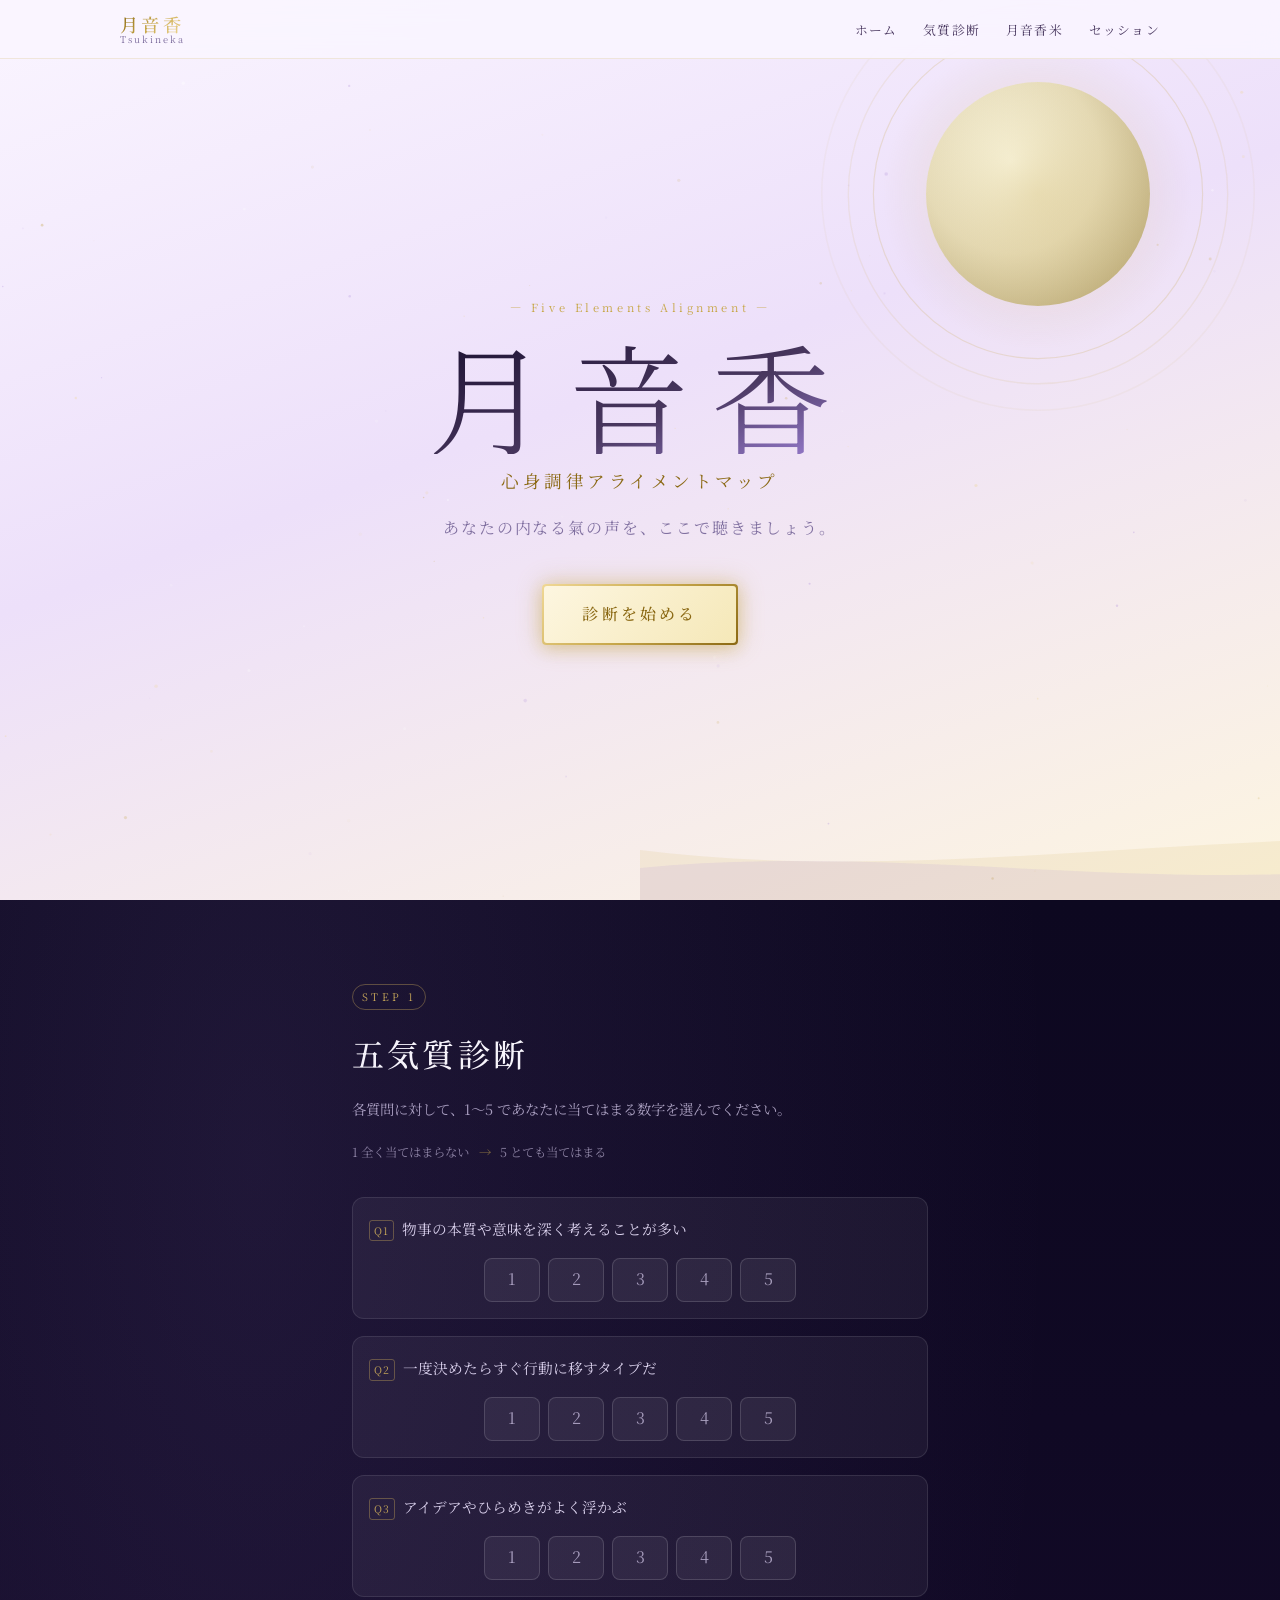
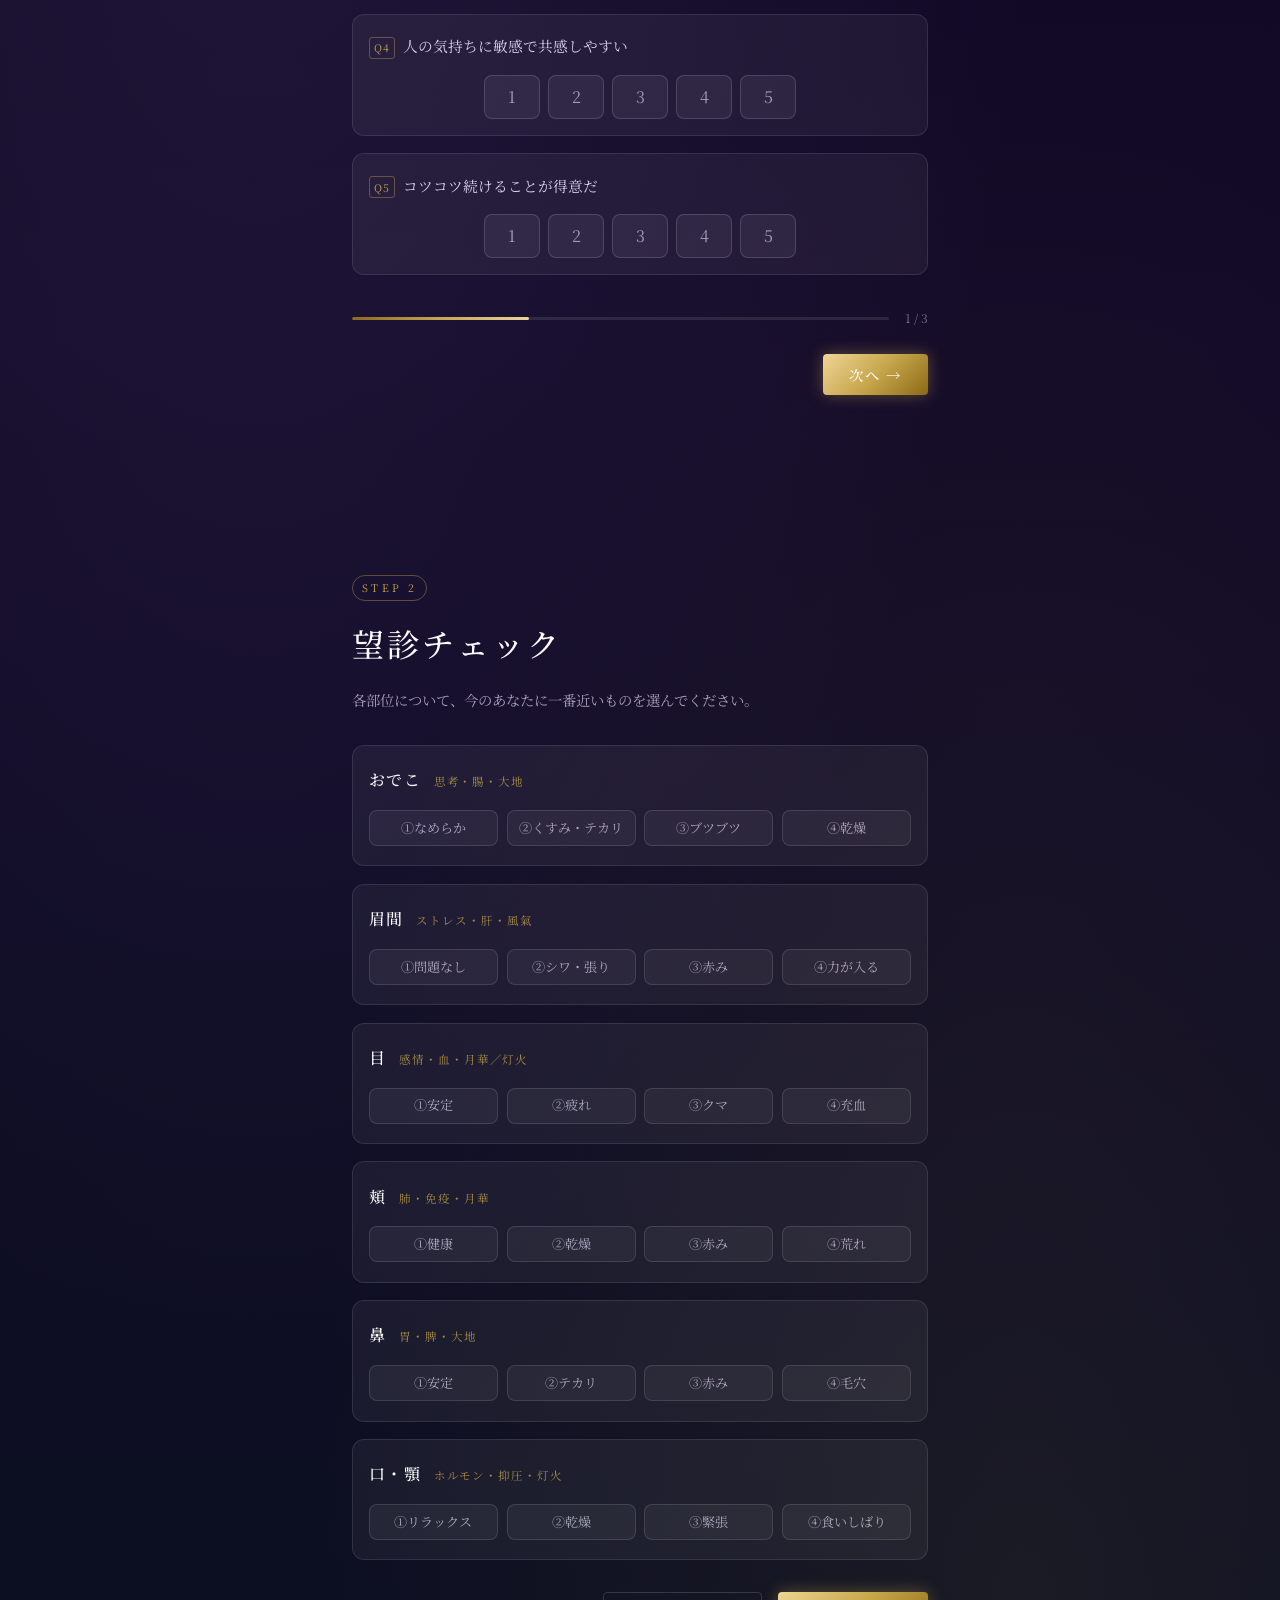
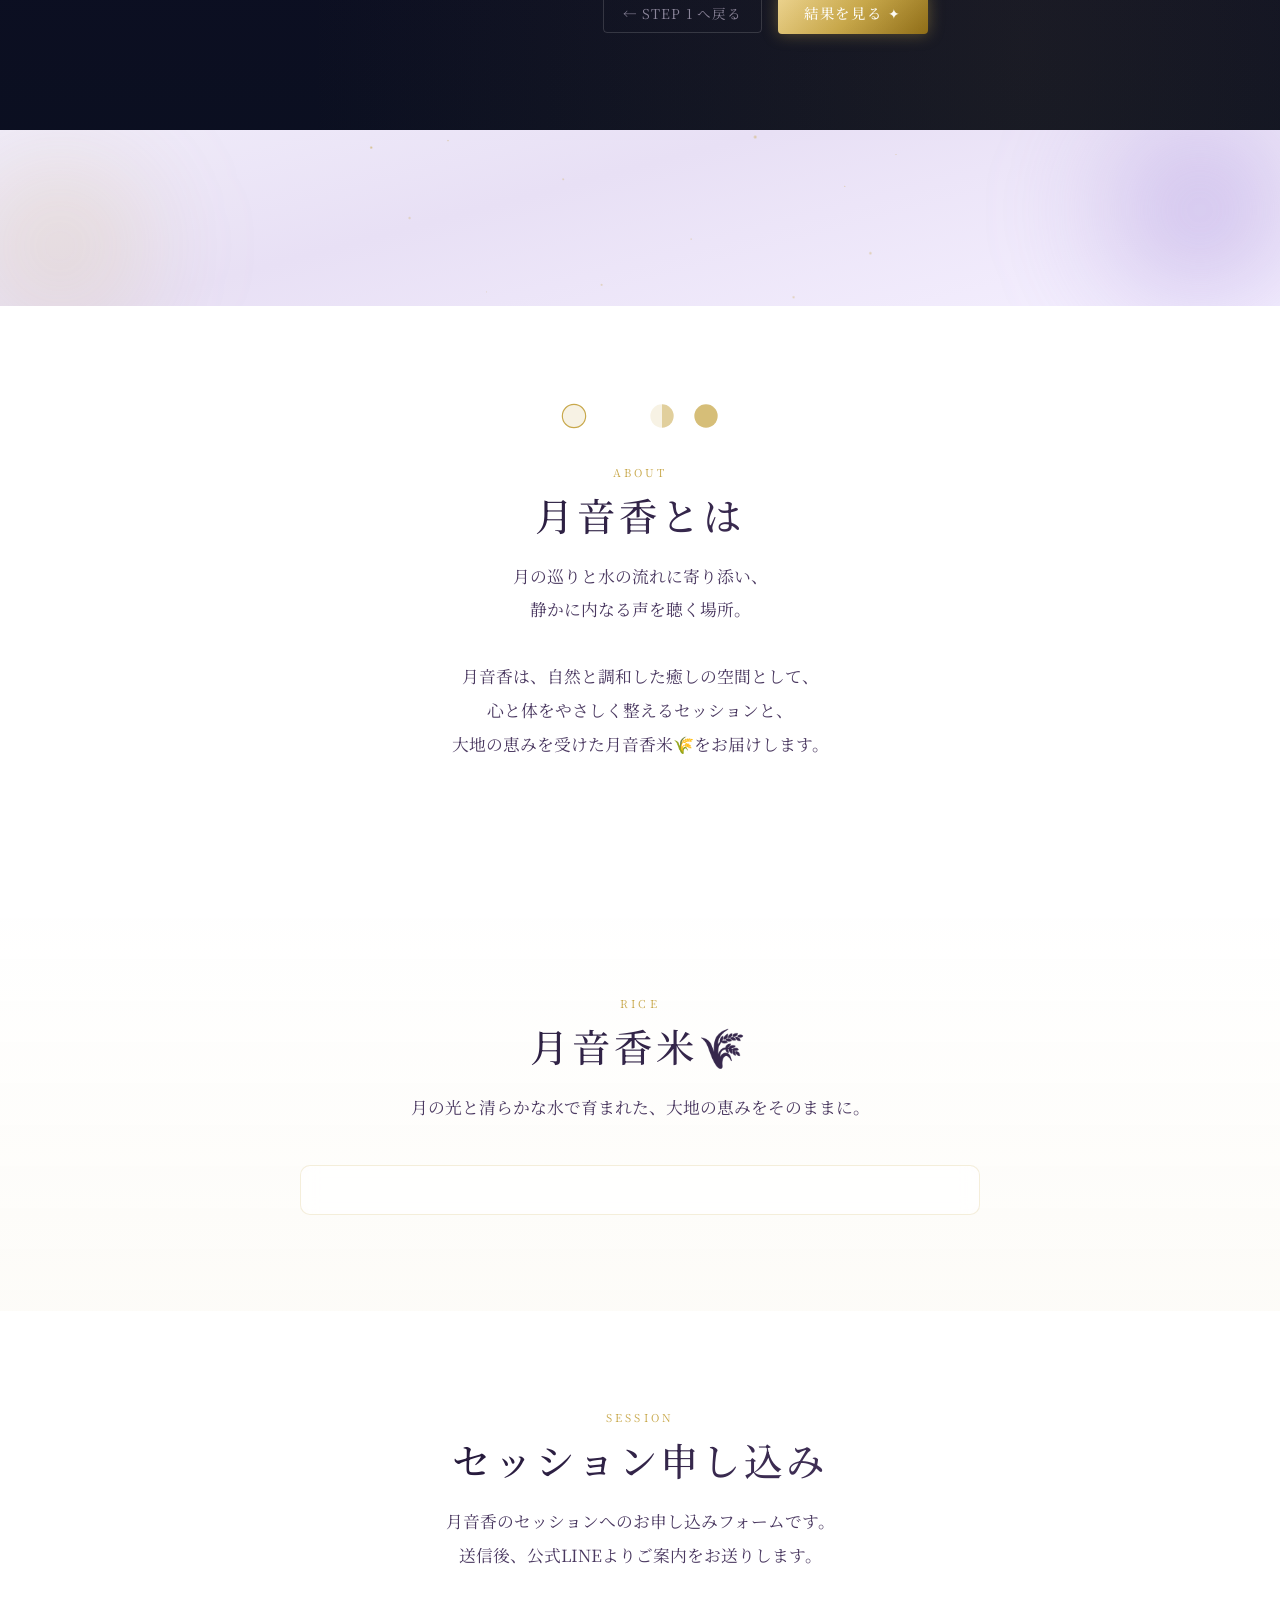
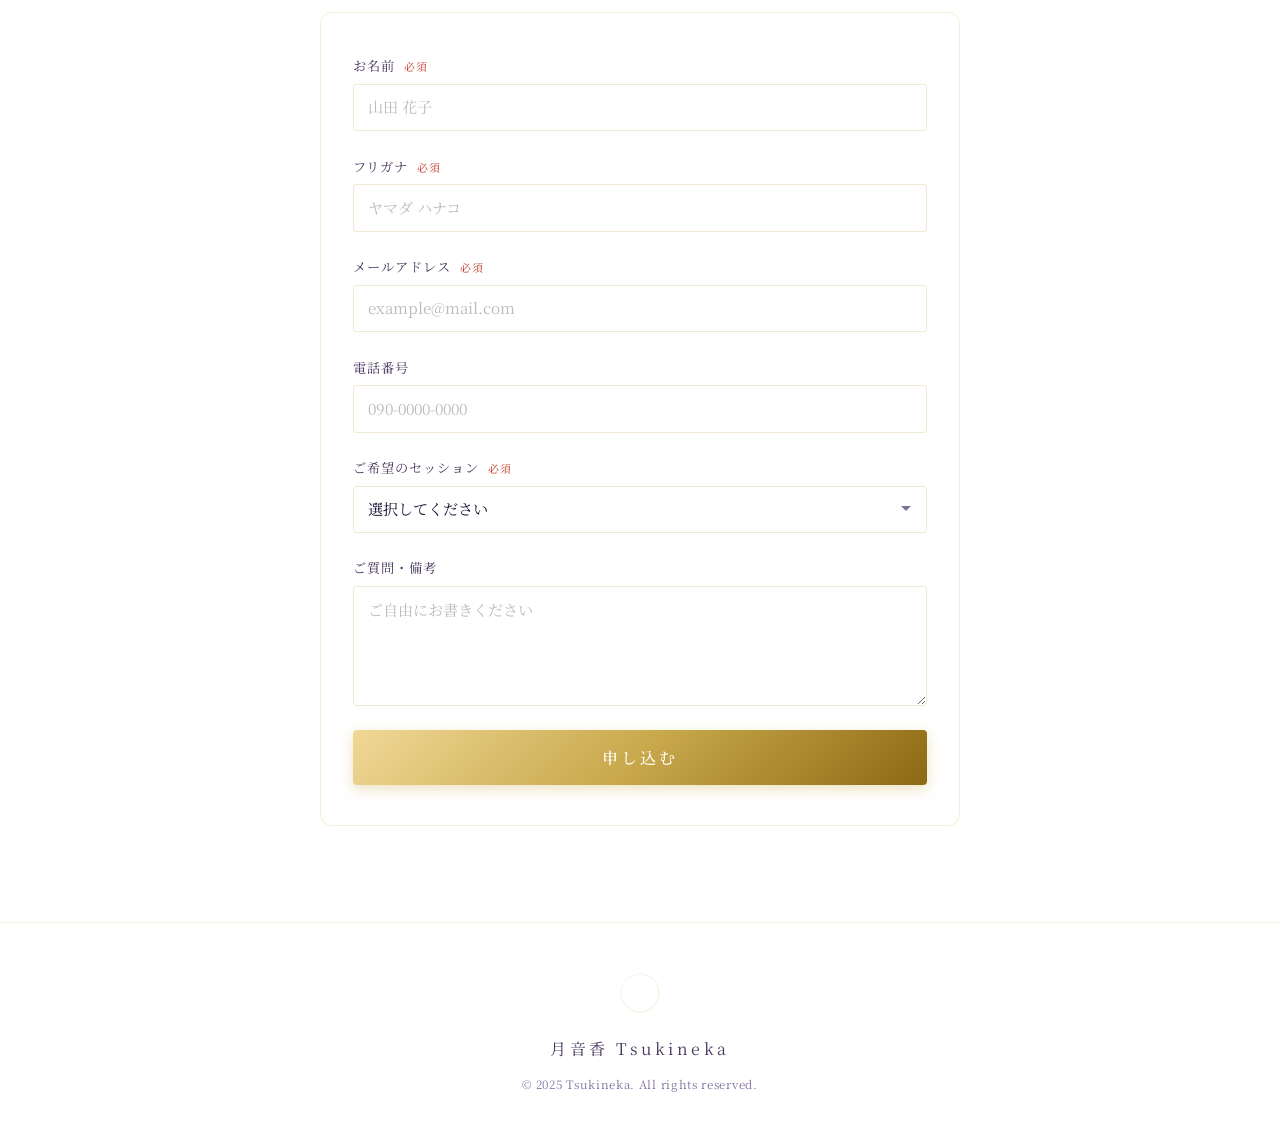
==== commit d3fa866a: "fix: CSS/JSにキャッシュバストパラメータ追加 (v=20260501c) CDNキャッシュにより古いファイルが配信される問題に対応。  https://claude.ai/code/sess" ====
--- a/index.html
+++ b/index.html
@@ -8,7 +8,7 @@
   <link rel="preconnect" href="https://fonts.googleapis.com" />
   <link rel="preconnect" href="https://fonts.gstatic.com" crossorigin />
   <link href="https://fonts.googleapis.com/css2?family=Noto+Serif+JP:wght@300;400;500;600&display=swap" rel="stylesheet" />
-  <link rel="stylesheet" href="style.css" />
+  <link rel="stylesheet" href="style.css?v=20260501c" />
 </head>
 <body>
 
@@ -490,6 +490,6 @@
     </div>
   </footer>
 
-  <script src="script.js"></script>
+  <script src="script.js?v=20260501c"></script>
 </body>
 </html>
--- a/style.css
+++ b/style.css
@@ -1118,3 +1118,228 @@
   .hero-moon-wrap { right: 8%; }
   .result-types-row { gap: 2rem; }
 }
+
+/* ================================================
+   結果ページ — 大気的ライトテーマ
+   ================================================ */
+
+/* ── ベース：ライト背景へ切り替え ── */
+#diag-results {
+  position: relative;
+  overflow: hidden;
+  background: linear-gradient(165deg, #f0ecfa 0%, #e8e0f5 40%, #f5f0ff 100%) !important;
+}
+
+/* 大きな発光オーブ（右上） */
+#diag-results::before {
+  content: '';
+  position: absolute;
+  top: -90px; right: -90px;
+  width: 340px; height: 340px;
+  border-radius: 50%;
+  background: radial-gradient(ellipse, rgba(155,127,212,0.4) 0%, rgba(155,127,212,0.1) 45%, transparent 70%);
+  filter: blur(36px);
+  pointer-events: none;
+  z-index: 0;
+  animation: orbPulse 5s ease-in-out infinite;
+}
+
+/* 副オーブ（左下） */
+#diag-results::after {
+  content: '';
+  position: absolute;
+  bottom: -80px; left: -80px;
+  width: 280px; height: 280px;
+  border-radius: 50%;
+  background: radial-gradient(ellipse, rgba(200,168,75,0.22) 0%, rgba(200,168,75,0.05) 50%, transparent 72%);
+  filter: blur(44px);
+  pointer-events: none;
+  z-index: 0;
+  animation: orbPulse 5s ease-in-out infinite 1.8s;
+}
+
+@keyframes orbPulse {
+  0%,100% { opacity: 0.5; transform: scale(1); }
+  50%      { opacity: 1;   transform: scale(1.1); }
+}
+
+/* コンテンツを前面に */
+#diag-results .diag-panel-inner { position: relative; z-index: 2; }
+
+/* ── タイプ別オーバーレイ ── */
+#diag-results.res-hakuryu {
+  background: linear-gradient(165deg, #f0ecfc 0%, #e6e0f8 40%, #f2effe 100%) !important;
+}
+#diag-results.res-hakuryu::before {
+  background: radial-gradient(ellipse, rgba(155,127,212,0.45) 0%, rgba(155,127,212,0.12) 45%, transparent 70%);
+}
+
+#diag-results.res-toka {
+  background: linear-gradient(165deg, #fff6ee 0%, #fde6cc 40%, #fff2e4 100%) !important;
+}
+#diag-results.res-toka::before {
+  background: radial-gradient(ellipse, rgba(224,90,40,0.38) 0%, rgba(240,160,80,0.1) 45%, transparent 70%);
+}
+#diag-results.res-toka::after {
+  background: radial-gradient(ellipse, rgba(200,140,60,0.24) 0%, rgba(200,140,60,0.06) 50%, transparent 72%);
+}
+
+#diag-results.res-fuki {
+  background: linear-gradient(165deg, #eaf8f5 0%, #d6ede8 40%, #e6f6f2 100%) !important;
+}
+#diag-results.res-fuki::before {
+  background: radial-gradient(ellipse, rgba(42,173,138,0.32) 0%, rgba(42,173,138,0.08) 45%, transparent 70%);
+}
+#diag-results.res-fuki::after {
+  background: radial-gradient(ellipse, rgba(42,173,138,0.2) 0%, rgba(42,173,138,0.05) 50%, transparent 72%);
+}
+
+#diag-results.res-gekka {
+  background: linear-gradient(165deg, #f8eaff 0%, #ead4f8 40%, #f6e8ff 100%) !important;
+}
+#diag-results.res-gekka::before {
+  background: radial-gradient(ellipse, rgba(168,85,200,0.42) 0%, rgba(168,85,200,0.12) 45%, transparent 70%);
+}
+#diag-results.res-gekka::after {
+  background: radial-gradient(ellipse, rgba(220,150,255,0.22) 0%, rgba(220,150,255,0.06) 50%, transparent 72%);
+}
+
+#diag-results.res-daichi {
+  background: linear-gradient(165deg, #fdf7ec 0%, #f5e6cc 40%, #faf2dc 100%) !important;
+}
+#diag-results.res-daichi::before {
+  background: radial-gradient(ellipse, rgba(184,120,32,0.38) 0%, rgba(200,160,60,0.1) 45%, transparent 70%);
+}
+#diag-results.res-daichi::after {
+  background: radial-gradient(ellipse, rgba(184,120,32,0.22) 0%, rgba(200,160,60,0.06) 50%, transparent 72%);
+}
+
+/* ── 浮遊キラキラ（中央オーバーレイ） ── */
+#diag-results .diag-panel-inner::before {
+  content: '';
+  position: absolute;
+  inset: 0;
+  pointer-events: none;
+  z-index: 0;
+  background-image:
+    radial-gradient(circle 1.8px at  8% 10%, rgba(200,168,75,0.65) 0%, transparent 100%),
+    radial-gradient(circle 1.2px at 20%  6%, rgba(200,168,75,0.45) 0%, transparent 100%),
+    radial-gradient(circle 2.2px at 68%  4%, rgba(200,168,75,0.55) 0%, transparent 100%),
+    radial-gradient(circle 1px  at 90% 14%, rgba(200,168,75,0.4)  0%, transparent 100%),
+    radial-gradient(circle 1.5px at 38% 28%, rgba(200,168,75,0.38) 0%, transparent 100%),
+    radial-gradient(circle 1px  at 82% 32%, rgba(200,168,75,0.45) 0%, transparent 100%),
+    radial-gradient(circle 1.8px at 14% 50%, rgba(200,168,75,0.38) 0%, transparent 100%),
+    radial-gradient(circle 1.2px at 58% 62%, rgba(200,168,75,0.35) 0%, transparent 100%),
+    radial-gradient(circle 2px  at 86% 70%, rgba(200,168,75,0.42) 0%, transparent 100%),
+    radial-gradient(circle 1.5px at 44% 88%, rgba(200,168,75,0.42) 0%, transparent 100%),
+    radial-gradient(circle 1px  at 26% 92%, rgba(200,168,75,0.28) 0%, transparent 100%),
+    radial-gradient(circle 1.8px at 74% 95%, rgba(200,168,75,0.38) 0%, transparent 100%);
+  animation: sparkleFloat 8s ease-in-out infinite alternate;
+}
+
+#diag-results .diag-panel-inner > * { position: relative; z-index: 1; }
+
+@keyframes sparkleFloat {
+  from { opacity: 0.55; transform: translateY(0); }
+  to   { opacity: 1;    transform: translateY(-6px); }
+}
+
+/* ── タイプバッジ拡大（結果ページ専用） ── */
+#diag-results .type-badge-icon {
+  width: 112px;
+  height: 112px;
+}
+#diag-results .type-badge-icon svg { width: 74px; height: 74px; }
+
+#diag-results .badge-hakuryu .type-badge-icon {
+  background: radial-gradient(ellipse, rgba(155,127,212,0.25), rgba(155,127,212,0.07));
+  box-shadow: 0 0 32px rgba(155,127,212,0.4), 0 0 70px rgba(155,127,212,0.12);
+}
+#diag-results .badge-hakuryu .type-badge-name { color: #5c38b8; }
+
+#diag-results .badge-toka .type-badge-icon {
+  background: radial-gradient(ellipse, rgba(224,90,40,0.25), rgba(224,90,40,0.07));
+  box-shadow: 0 0 32px rgba(224,90,40,0.4), 0 0 70px rgba(224,90,40,0.12);
+}
+#diag-results .badge-toka .type-badge-name { color: #b83a14; }
+
+#diag-results .badge-fuki .type-badge-icon {
+  background: radial-gradient(ellipse, rgba(42,173,138,0.25), rgba(42,173,138,0.07));
+  box-shadow: 0 0 32px rgba(42,173,138,0.4), 0 0 70px rgba(42,173,138,0.12);
+}
+#diag-results .badge-fuki .type-badge-name { color: #177a5c; }
+
+#diag-results .badge-gekka .type-badge-icon {
+  background: radial-gradient(ellipse, rgba(168,85,200,0.25), rgba(168,85,200,0.07));
+  box-shadow: 0 0 32px rgba(168,85,200,0.4), 0 0 70px rgba(168,85,200,0.12);
+}
+#diag-results .badge-gekka .type-badge-name { color: #7a18a0; }
+
+#diag-results .badge-daichi .type-badge-icon {
+  background: radial-gradient(ellipse, rgba(184,120,32,0.25), rgba(184,120,32,0.07));
+  box-shadow: 0 0 32px rgba(184,120,32,0.4), 0 0 70px rgba(184,120,32,0.12);
+}
+#diag-results .badge-daichi .type-badge-name { color: #7a5400; }
+
+#diag-results .type-badge-role,
+#diag-results .type-badge-kana { color: var(--ink-soft); }
+#diag-results .types-cross     { color: var(--gold-dk); }
+
+/* ── テキスト（ライト背景対応）── */
+#diag-results .result-pretext  { color: var(--gold-dk); }
+#diag-results .result-type-title { color: var(--ink); }
+#diag-results .result-type-sub { color: var(--ink-mid); }
+#diag-results .rc-title        { color: var(--ink); }
+#diag-results .rc-num {
+  background: rgba(200,168,75,0.15);
+  border-color: rgba(139,105,20,0.4);
+  color: var(--gold-dk);
+}
+#diag-results .rc-body         { color: var(--ink-mid); }
+#diag-results .care-text       { color: var(--ink-mid); }
+#diag-results .care-label      { color: var(--gold-dk); border-color: rgba(139,105,20,0.35); }
+#diag-results .care-item       { background: rgba(255,255,255,0.55); }
+#diag-results .essence-names   { color: var(--ink-mid); }
+#diag-results .essence-cat     { color: var(--ink-soft); }
+#diag-results .essence-original-note { color: var(--ink-mid); }
+#diag-results .essence-original-name { color: var(--gold-dk); }
+#diag-results .step-badge      { color: var(--gold-dk); border-color: rgba(139,105,20,0.35); }
+#diag-results .cta-lead        { color: var(--ink-mid); }
+#diag-results .qr-caption      { color: var(--ink-soft); }
+#diag-results .btn-session     { color: var(--gold-dk); border-color: rgba(139,105,20,0.45); }
+#diag-results .btn-session:hover { background: rgba(200,168,75,0.12); border-color: var(--gold-dk); }
+#diag-results .btn-ghost-diag  { color: var(--ink-soft); border-color: rgba(0,0,0,0.15); }
+#diag-results .btn-ghost-diag:hover { color: var(--gold-dk); border-color: rgba(139,105,20,0.4); }
+
+/* ── 結果カード（ライト用）── */
+#diag-results .result-card {
+  background: rgba(255,255,255,0.72);
+  backdrop-filter: blur(14px);
+  -webkit-backdrop-filter: blur(14px);
+  box-shadow: 0 4px 24px rgba(0,0,0,0.07), 0 1px 3px rgba(0,0,0,0.04);
+}
+#diag-results .rc-hakuryu { border-color: rgba(155,127,212,0.35); box-shadow: 0 4px 24px rgba(155,127,212,0.15); }
+#diag-results .rc-toka    { border-color: rgba(224,90,40,0.3);    box-shadow: 0 4px 24px rgba(224,90,40,0.12); }
+#diag-results .rc-fuki    { border-color: rgba(42,173,138,0.3);   box-shadow: 0 4px 24px rgba(42,173,138,0.12); }
+#diag-results .rc-gekka   { border-color: rgba(168,85,200,0.3);   box-shadow: 0 4px 24px rgba(168,85,200,0.15); }
+#diag-results .rc-daichi  { border-color: rgba(184,120,32,0.3);   box-shadow: 0 4px 24px rgba(184,120,32,0.12); }
+#diag-results .rc-state   { border-color: rgba(200,168,75,0.22); }
+
+/* ── エッセンスオリジナル ── */
+#diag-results .essence-original {
+  background: linear-gradient(135deg, rgba(200,168,75,0.12), rgba(200,168,75,0.04));
+}
+
+/* ── result-header オーナメント ── */
+#diag-results .result-header {
+  padding-bottom: 1rem;
+}
+#diag-results .result-type-sub::after {
+  content: '';
+  display: block;
+  width: 80px;
+  height: 1px;
+  background: linear-gradient(90deg, transparent, var(--gold), transparent);
+  margin: 1rem auto 0;
+  opacity: 0.7;
+}
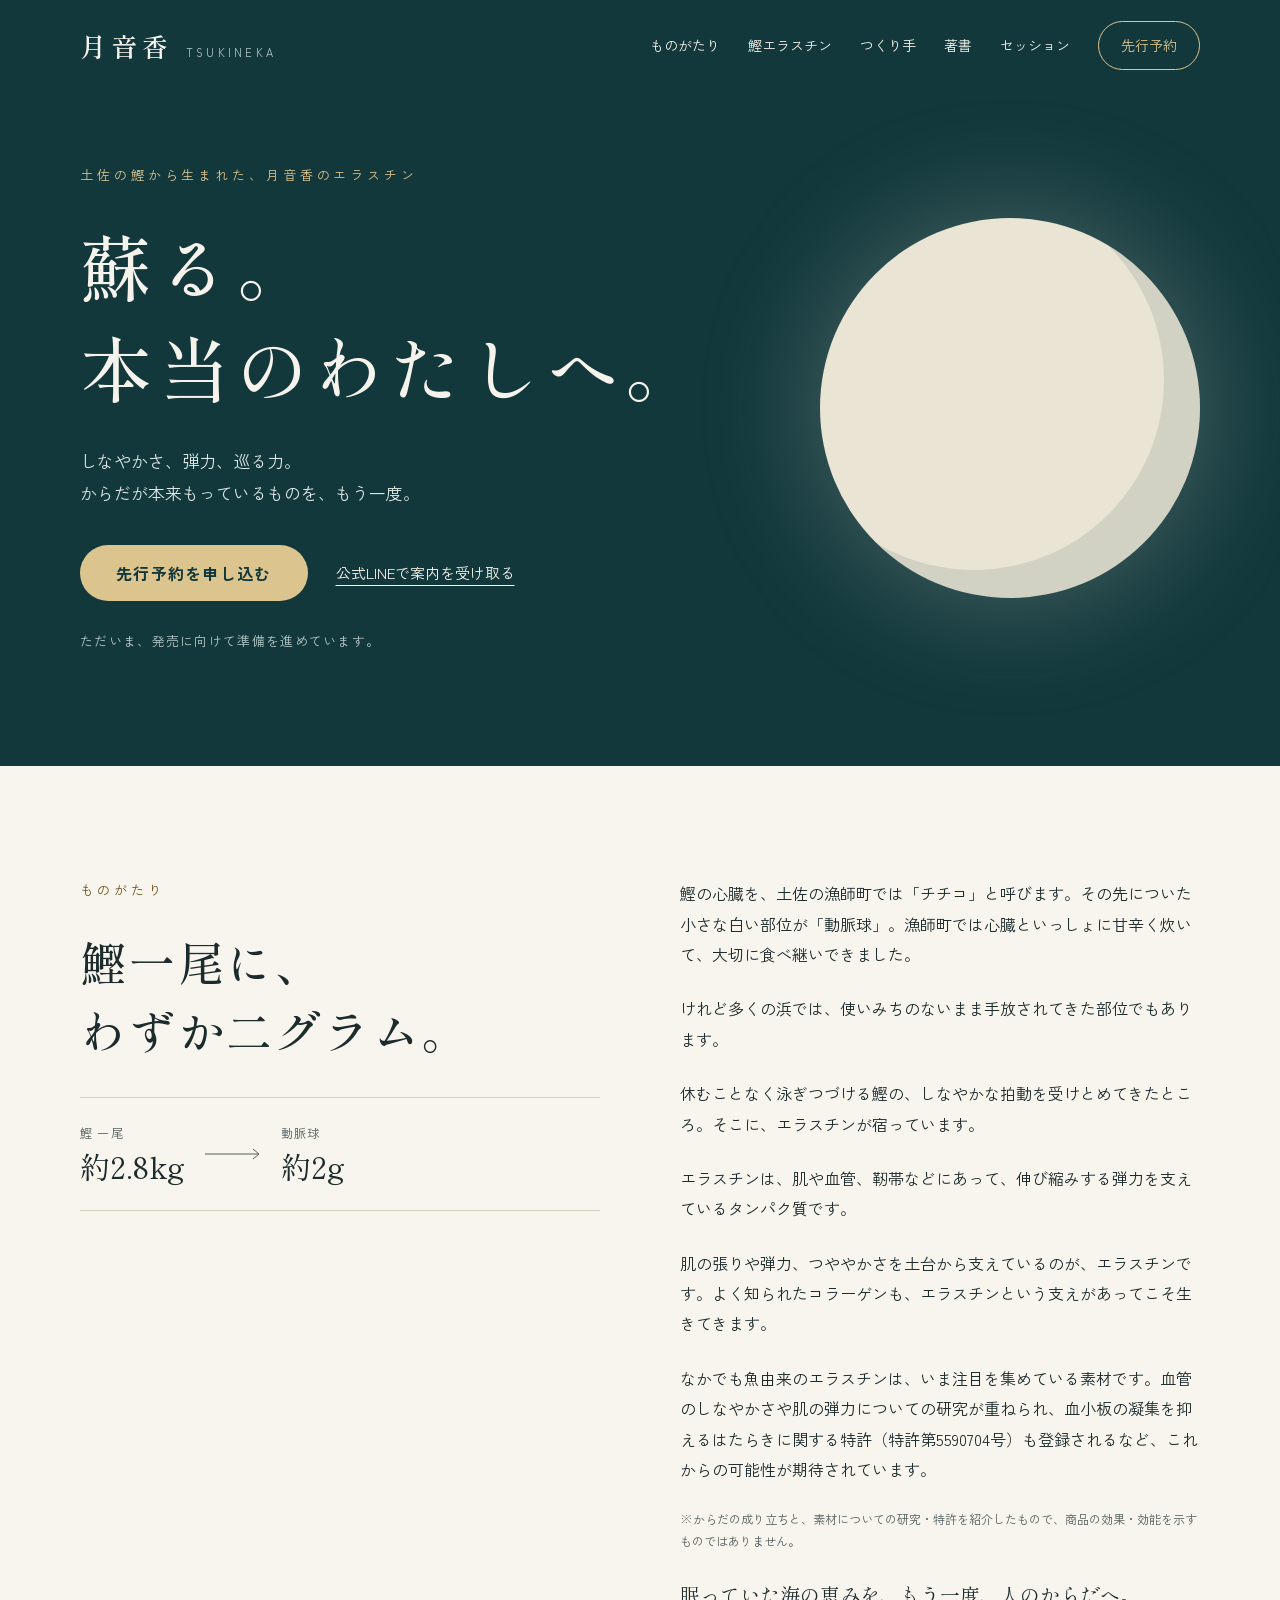
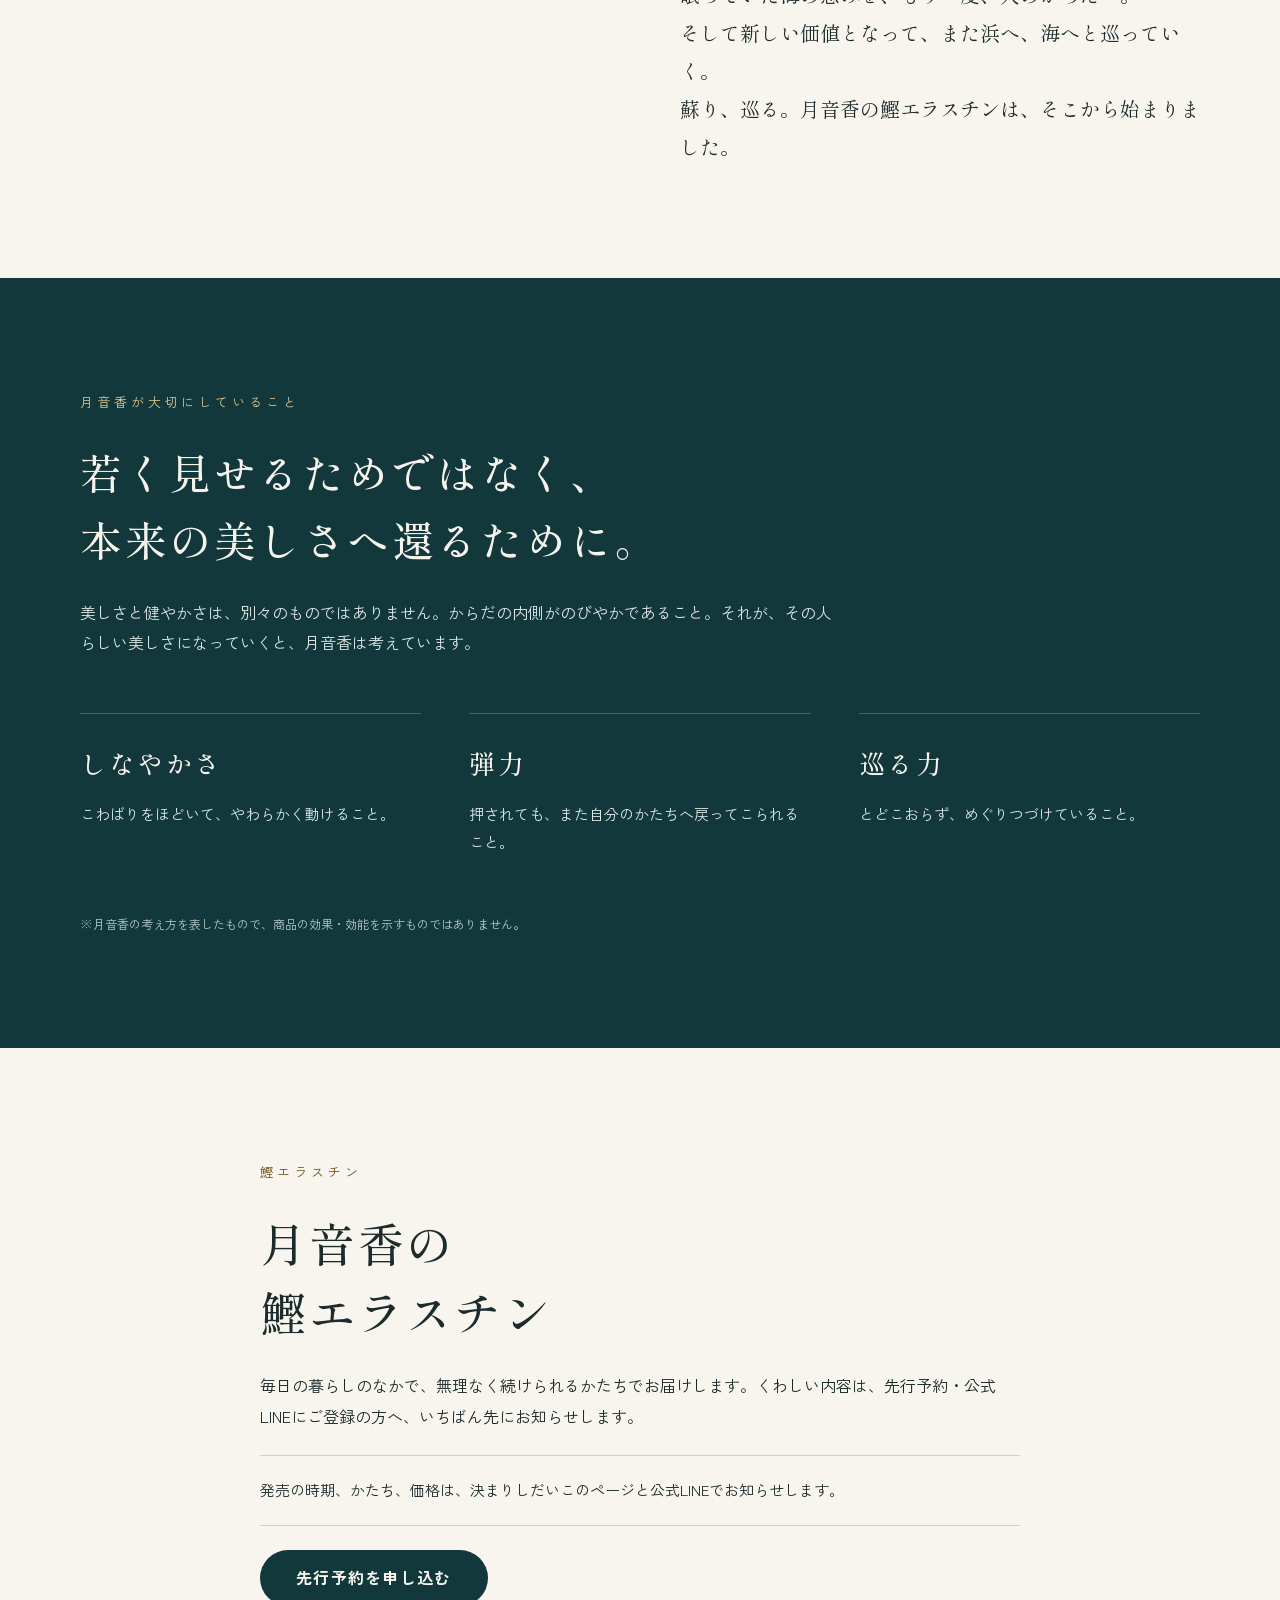
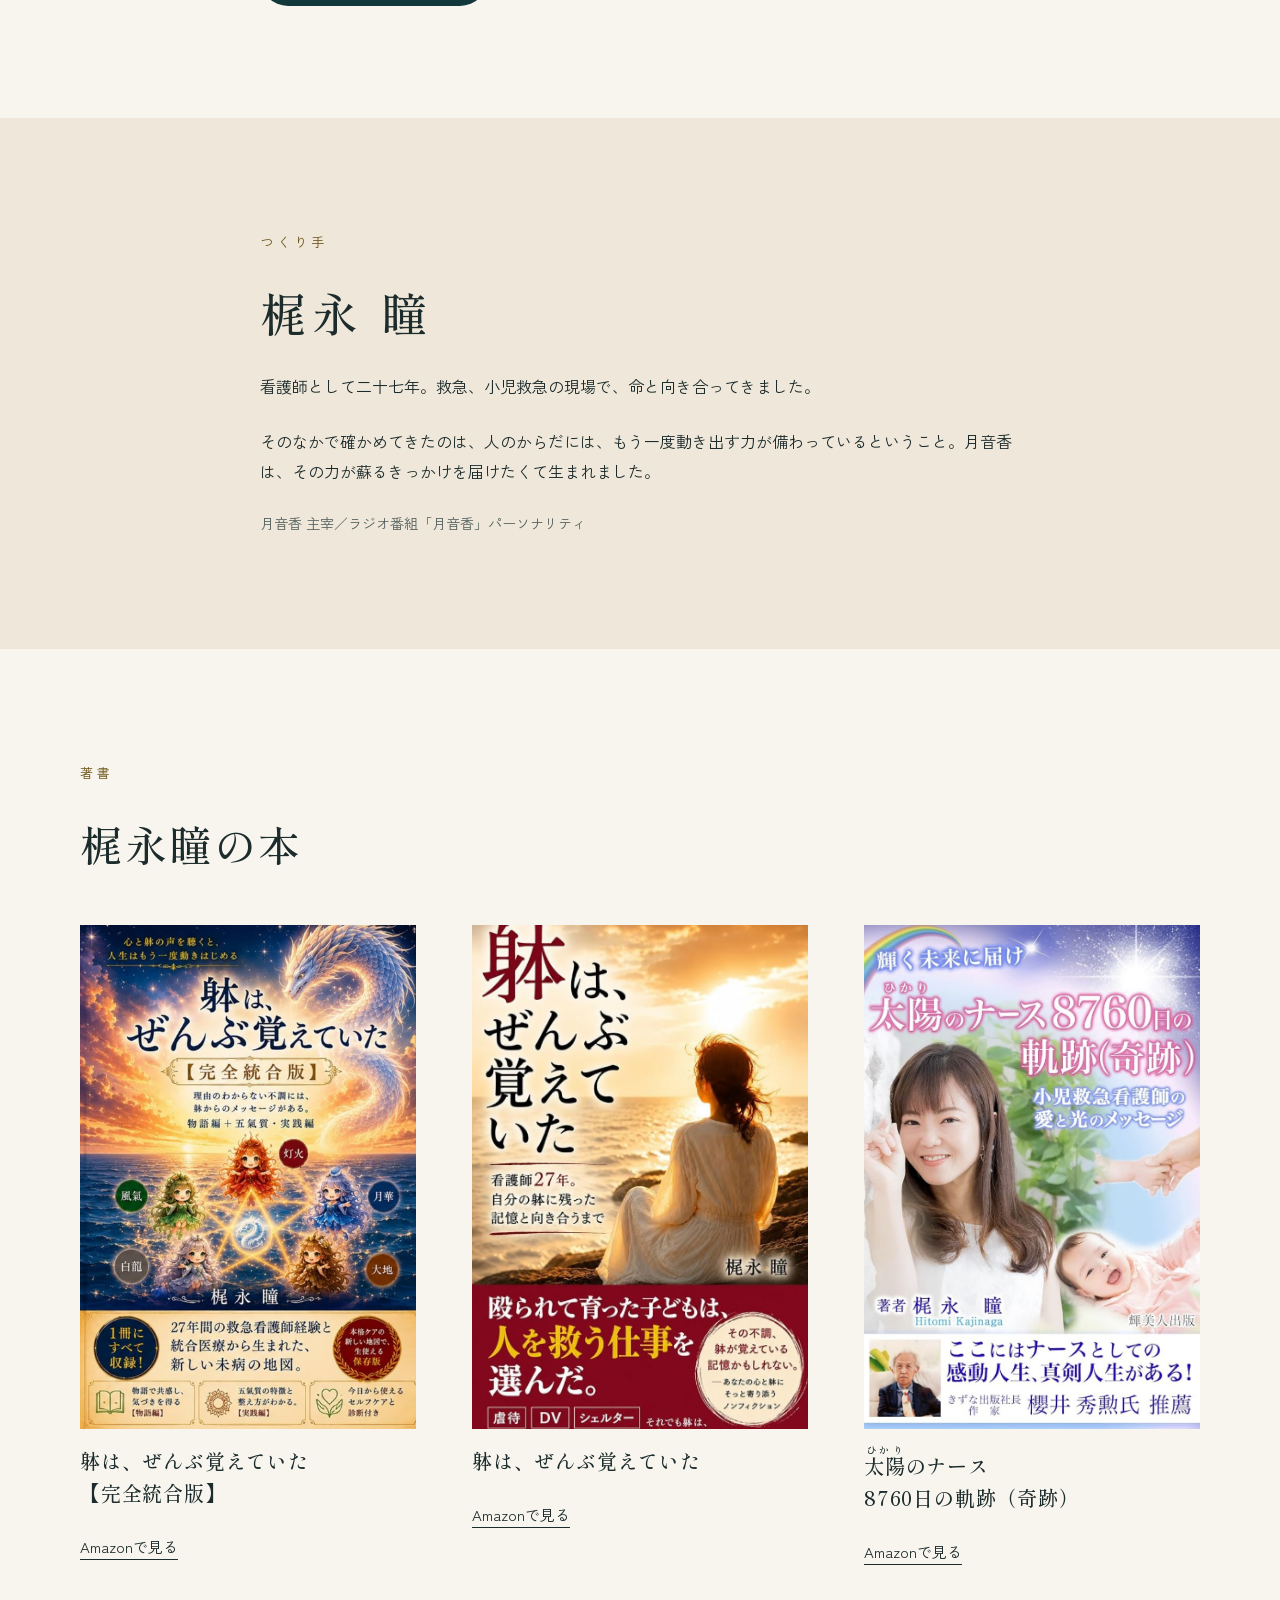
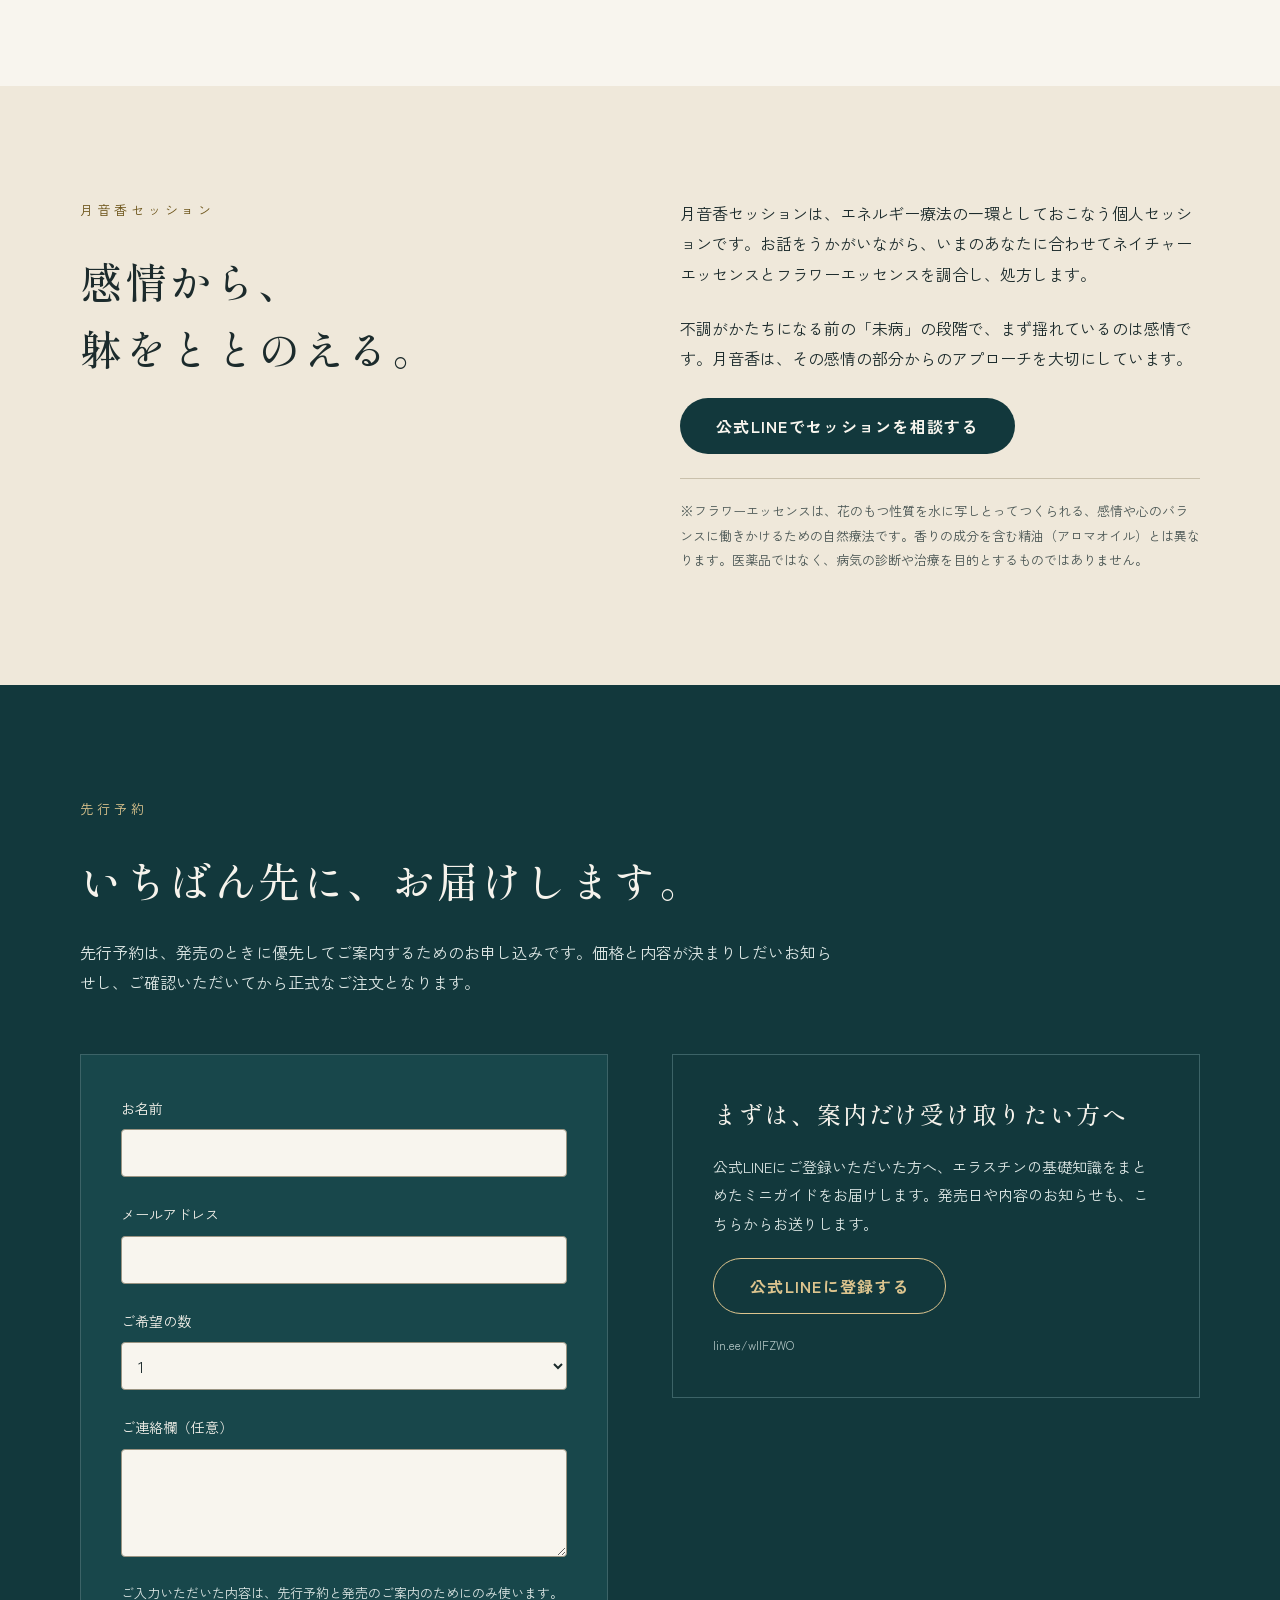
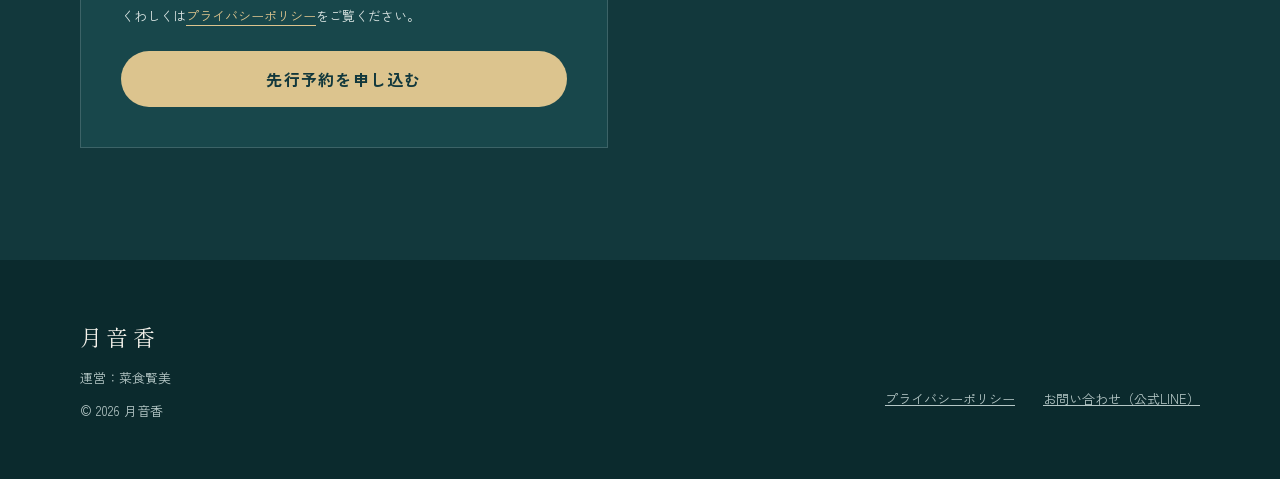
==== commit 5c0ed7ae: "月音香サイトを全面リニューアル（鰹エラスチン上市に向けたトップページ） - トップページを新デザインに置き換え（ものがたり・世界観・つくり手・著書・月音香セッション・先行予約） - 先行予約フォームを" ====
--- a/index.html
+++ b/index.html
@@ -1,495 +1,306 @@
-<!DOCTYPE html>
+<!doctype html>
 <html lang="ja">
 <head>
-  <meta charset="UTF-8" />
-  <meta name="viewport" content="width=device-width, initial-scale=1.0" />
-  <meta name="description" content="月音香 心身調律アライメントマップ — 五行気質診断・望診チェック・整え方提案" />
-  <title>月音香 心身調律アライメントマップ</title>
-  <link rel="preconnect" href="https://fonts.googleapis.com" />
-  <link rel="preconnect" href="https://fonts.gstatic.com" crossorigin />
-  <link href="https://fonts.googleapis.com/css2?family=Noto+Serif+JP:wght@300;400;500;600&display=swap" rel="stylesheet" />
-  <link rel="stylesheet" href="style.css?v=20260501c" />
+<meta charset="utf-8">
+<meta name="viewport" content="width=device-width, initial-scale=1">
+<title>月音香｜土佐の鰹から生まれたエラスチン</title>
+<meta name="description" content="月音香（つきねか）は、土佐の鰹から生まれたエラスチンをお届けします。蘇る。本当のわたしへ。先行予約と公式LINEでのご案内を受け付けています。">
+<meta property="og:type" content="website">
+<meta property="og:title" content="月音香｜土佐の鰹から生まれたエラスチン">
+<meta property="og:description" content="月音香（つきねか）は、土佐の鰹から生まれたエラスチンをお届けします。蘇る。本当のわたしへ。先行予約と公式LINEでのご案内を受け付けています。">
+<meta property="og:locale" content="ja_JP">
+<link rel="preconnect" href="https://fonts.googleapis.com">
+<link rel="preconnect" href="https://fonts.gstatic.com" crossorigin>
+<link rel="stylesheet" href="https://fonts.googleapis.com/css2?family=Shippori+Mincho:wght@400;500;600&family=Zen+Kaku+Gothic+New:wght@400;500;700&display=swap">
+<style>
+html{scroll-behavior:smooth}
+body{margin:0;background:#F8F5EE;-webkit-text-size-adjust:100%}
+*{box-sizing:border-box}
+img{max-width:100%;height:auto}
+a{color:inherit}a:hover{opacity:.8}
+input,select,textarea,button{font-family:inherit}
+input:focus,select:focus,textarea:focus,a:focus-visible,button:focus-visible{outline:2px solid #DCC48E;outline-offset:2px}
+button[disabled]{opacity:.6;cursor:default}
+[hidden]{display:none!important}
+@media (prefers-reduced-motion:reduce){html{scroll-behavior:auto}}
+</style>
 </head>
 <body>
-
-  <canvas id="particle-canvas" aria-hidden="true"></canvas>
-
-  <!-- ===== HEADER ===== -->
-  <header class="site-header">
-    <nav class="nav-inner">
-      <a href="#top" class="logo">
-        <span class="logo-main">月音香</span>
-        <span class="logo-sub">Tsukineka</span>
-      </a>
-      <ul class="nav-links">
-        <li><a href="#top">ホーム</a></li>
-        <li><a href="#diagnosis">気質診断</a></li>
-        <li><a href="#rice">月音香米</a></li>
-        <li><a href="#session">セッション</a></li>
-      </ul>
-    </nav>
-  </header>
-
-
-  <!-- ===== HERO / INTRO ===== -->
-  <section id="top" class="hero fade-in">
-    <div class="hero-moon-wrap" aria-hidden="true">
-      <div class="hero-moon">
-        <div class="moon-glow"></div>
-      </div>
-      <div class="moon-ring r1"></div>
-      <div class="moon-ring r2"></div>
-      <div class="moon-ring r3"></div>
-    </div>
-
-    <div class="hero-inner">
-      <p class="hero-eyebrow">— Five Elements Alignment —</p>
-      <h1 class="hero-title">月音香</h1>
-      <p class="hero-subtitle">心身調律アライメントマップ</p>
-      <p class="hero-catch">あなたの内なる氣の声を、ここで聴きましょう。</p>
-      <a href="#diagnosis" class="btn-start">
-        <span class="btn-start-inner">診断を始める</span>
-      </a>
-    </div>
-
-    <div class="hero-water" aria-hidden="true">
-      <svg viewBox="0 0 1440 100" preserveAspectRatio="none">
-        <path class="wave w1" d="M0,50 C360,90 720,10 1080,50 C1260,70 1380,40 1440,50 L1440,100 L0,100Z"/>
-        <path class="wave w2" d="M0,68 C280,44 560,92 840,68 C1120,44 1280,88 1440,68 L1440,100 L0,100Z"/>
-      </svg>
-    </div>
-  </section>
-
-
-  <!-- ===== DIAGNOSIS SECTION ===== -->
-  <section id="diagnosis" class="diagnosis">
-
-    <!-- STEP 1: 五気質診断（15問） -->
-    <div class="diag-panel" id="diag-step1" hidden>
-      <div class="diag-panel-inner">
-
-        <div class="step-header">
-          <p class="step-badge">STEP 1</p>
-          <h2 class="step-title">五気質診断</h2>
-          <p class="step-desc">各質問に対して、1〜5 であなたに当てはまる数字を選んでください。</p>
-          <div class="step-legend">
-            <span>1 全く当てはまらない</span>
-            <span class="legend-sep">→</span>
-            <span>5 とても当てはまる</span>
-          </div>
-        </div>
-
-        <!-- Page 0: Q1–Q5 -->
-        <div class="s1-page" id="s1p0">
-          <div class="q-group" data-qname="q1">
-            <p class="q-text"><span class="q-num">Q1</span> 物事の本質や意味を深く考えることが多い</p>
-            <div class="rating-row">
-              <label class="r-opt"><input type="radio" name="q1" value="1"/><span>1</span></label>
-              <label class="r-opt"><input type="radio" name="q1" value="2"/><span>2</span></label>
-              <label class="r-opt"><input type="radio" name="q1" value="3"/><span>3</span></label>
-              <label class="r-opt"><input type="radio" name="q1" value="4"/><span>4</span></label>
-              <label class="r-opt"><input type="radio" name="q1" value="5"/><span>5</span></label>
-            </div>
-          </div>
-          <div class="q-group" data-qname="q2">
-            <p class="q-text"><span class="q-num">Q2</span> 一度決めたらすぐ行動に移すタイプだ</p>
-            <div class="rating-row">
-              <label class="r-opt"><input type="radio" name="q2" value="1"/><span>1</span></label>
-              <label class="r-opt"><input type="radio" name="q2" value="2"/><span>2</span></label>
-              <label class="r-opt"><input type="radio" name="q2" value="3"/><span>3</span></label>
-              <label class="r-opt"><input type="radio" name="q2" value="4"/><span>4</span></label>
-              <label class="r-opt"><input type="radio" name="q2" value="5"/><span>5</span></label>
-            </div>
-          </div>
-          <div class="q-group" data-qname="q3">
-            <p class="q-text"><span class="q-num">Q3</span> アイデアやひらめきがよく浮かぶ</p>
-            <div class="rating-row">
-              <label class="r-opt"><input type="radio" name="q3" value="1"/><span>1</span></label>
-              <label class="r-opt"><input type="radio" name="q3" value="2"/><span>2</span></label>
-              <label class="r-opt"><input type="radio" name="q3" value="3"/><span>3</span></label>
-              <label class="r-opt"><input type="radio" name="q3" value="4"/><span>4</span></label>
-              <label class="r-opt"><input type="radio" name="q3" value="5"/><span>5</span></label>
-            </div>
-          </div>
-          <div class="q-group" data-qname="q4">
-            <p class="q-text"><span class="q-num">Q4</span> 人の気持ちに敏感で共感しやすい</p>
-            <div class="rating-row">
-              <label class="r-opt"><input type="radio" name="q4" value="1"/><span>1</span></label>
-              <label class="r-opt"><input type="radio" name="q4" value="2"/><span>2</span></label>
-              <label class="r-opt"><input type="radio" name="q4" value="3"/><span>3</span></label>
-              <label class="r-opt"><input type="radio" name="q4" value="4"/><span>4</span></label>
-              <label class="r-opt"><input type="radio" name="q4" value="5"/><span>5</span></label>
-            </div>
-          </div>
-          <div class="q-group" data-qname="q5">
-            <p class="q-text"><span class="q-num">Q5</span> コツコツ続けることが得意だ</p>
-            <div class="rating-row">
-              <label class="r-opt"><input type="radio" name="q5" value="1"/><span>1</span></label>
-              <label class="r-opt"><input type="radio" name="q5" value="2"/><span>2</span></label>
-              <label class="r-opt"><input type="radio" name="q5" value="3"/><span>3</span></label>
-              <label class="r-opt"><input type="radio" name="q5" value="4"/><span>4</span></label>
-              <label class="r-opt"><input type="radio" name="q5" value="5"/><span>5</span></label>
-            </div>
-          </div>
-        </div>
-
-        <!-- Page 1: Q6–Q10 -->
-        <div class="s1-page" id="s1p1" hidden>
-          <div class="q-group" data-qname="q6">
-            <p class="q-text"><span class="q-num">Q6</span> 無駄を省き、シンプルにしたいと感じる</p>
-            <div class="rating-row">
-              <label class="r-opt"><input type="radio" name="q6" value="1"/><span>1</span></label>
-              <label class="r-opt"><input type="radio" name="q6" value="2"/><span>2</span></label>
-              <label class="r-opt"><input type="radio" name="q6" value="3"/><span>3</span></label>
-              <label class="r-opt"><input type="radio" name="q6" value="4"/><span>4</span></label>
-              <label class="r-opt"><input type="radio" name="q6" value="5"/><span>5</span></label>
-            </div>
-          </div>
-          <div class="q-group" data-qname="q7">
-            <p class="q-text"><span class="q-num">Q7</span> じっとしているより動いていたい</p>
-            <div class="rating-row">
-              <label class="r-opt"><input type="radio" name="q7" value="1"/><span>1</span></label>
-              <label class="r-opt"><input type="radio" name="q7" value="2"/><span>2</span></label>
-              <label class="r-opt"><input type="radio" name="q7" value="3"/><span>3</span></label>
-              <label class="r-opt"><input type="radio" name="q7" value="4"/><span>4</span></label>
-              <label class="r-opt"><input type="radio" name="q7" value="5"/><span>5</span></label>
-            </div>
-          </div>
-          <div class="q-group" data-qname="q8">
-            <p class="q-text"><span class="q-num">Q8</span> 新しいことや変化が好き</p>
-            <div class="rating-row">
-              <label class="r-opt"><input type="radio" name="q8" value="1"/><span>1</span></label>
-              <label class="r-opt"><input type="radio" name="q8" value="2"/><span>2</span></label>
-              <label class="r-opt"><input type="radio" name="q8" value="3"/><span>3</span></label>
-              <label class="r-opt"><input type="radio" name="q8" value="4"/><span>4</span></label>
-              <label class="r-opt"><input type="radio" name="q8" value="5"/><span>5</span></label>
-            </div>
-          </div>
-          <div class="q-group" data-qname="q9">
-            <p class="q-text"><span class="q-num">Q9</span> 人に頼られると断れないことが多い</p>
-            <div class="rating-row">
-              <label class="r-opt"><input type="radio" name="q9" value="1"/><span>1</span></label>
-              <label class="r-opt"><input type="radio" name="q9" value="2"/><span>2</span></label>
-              <label class="r-opt"><input type="radio" name="q9" value="3"/><span>3</span></label>
-              <label class="r-opt"><input type="radio" name="q9" value="4"/><span>4</span></label>
-              <label class="r-opt"><input type="radio" name="q9" value="5"/><span>5</span></label>
-            </div>
-          </div>
-          <div class="q-group" data-qname="q10">
-            <p class="q-text"><span class="q-num">Q10</span> 安定した環境に安心感を感じる</p>
-            <div class="rating-row">
-              <label class="r-opt"><input type="radio" name="q10" value="1"/><span>1</span></label>
-              <label class="r-opt"><input type="radio" name="q10" value="2"/><span>2</span></label>
-              <label class="r-opt"><input type="radio" name="q10" value="3"/><span>3</span></label>
-              <label class="r-opt"><input type="radio" name="q10" value="4"/><span>4</span></label>
-              <label class="r-opt"><input type="radio" name="q10" value="5"/><span>5</span></label>
-            </div>
-          </div>
-        </div>
-
-        <!-- Page 2: Q11–Q15 -->
-        <div class="s1-page" id="s1p2" hidden>
-          <div class="q-group" data-qname="q11">
-            <p class="q-text"><span class="q-num">Q11</span> 感情をあまり表に出さない</p>
-            <div class="rating-row">
-              <label class="r-opt"><input type="radio" name="q11" value="1"/><span>1</span></label>
-              <label class="r-opt"><input type="radio" name="q11" value="2"/><span>2</span></label>
-              <label class="r-opt"><input type="radio" name="q11" value="3"/><span>3</span></label>
-              <label class="r-opt"><input type="radio" name="q11" value="4"/><span>4</span></label>
-              <label class="r-opt"><input type="radio" name="q11" value="5"/><span>5</span></label>
-            </div>
-          </div>
-          <div class="q-group" data-qname="q12">
-            <p class="q-text"><span class="q-num">Q12</span> イライラしやすい、または熱くなりやすい</p>
-            <div class="rating-row">
-              <label class="r-opt"><input type="radio" name="q12" value="1"/><span>1</span></label>
-              <label class="r-opt"><input type="radio" name="q12" value="2"/><span>2</span></label>
-              <label class="r-opt"><input type="radio" name="q12" value="3"/><span>3</span></label>
-              <label class="r-opt"><input type="radio" name="q12" value="4"/><span>4</span></label>
-              <label class="r-opt"><input type="radio" name="q12" value="5"/><span>5</span></label>
-            </div>
-          </div>
-          <div class="q-group" data-qname="q13">
-            <p class="q-text"><span class="q-num">Q13</span> 集中力が続かないと感じることがある</p>
-            <div class="rating-row">
-              <label class="r-opt"><input type="radio" name="q13" value="1"/><span>1</span></label>
-              <label class="r-opt"><input type="radio" name="q13" value="2"/><span>2</span></label>
-              <label class="r-opt"><input type="radio" name="q13" value="3"/><span>3</span></label>
-              <label class="r-opt"><input type="radio" name="q13" value="4"/><span>4</span></label>
-              <label class="r-opt"><input type="radio" name="q13" value="5"/><span>5</span></label>
-            </div>
-          </div>
-          <div class="q-group" data-qname="q14">
-            <p class="q-text"><span class="q-num">Q14</span> 寂しさや不安を感じやすい</p>
-            <div class="rating-row">
-              <label class="r-opt"><input type="radio" name="q14" value="1"/><span>1</span></label>
-              <label class="r-opt"><input type="radio" name="q14" value="2"/><span>2</span></label>
-              <label class="r-opt"><input type="radio" name="q14" value="3"/><span>3</span></label>
-              <label class="r-opt"><input type="radio" name="q14" value="4"/><span>4</span></label>
-              <label class="r-opt"><input type="radio" name="q14" value="5"/><span>5</span></label>
-            </div>
-          </div>
-          <div class="q-group" data-qname="q15">
-            <p class="q-text"><span class="q-num">Q15</span> 考えすぎて動けなくなることがある</p>
-            <div class="rating-row">
-              <label class="r-opt"><input type="radio" name="q15" value="1"/><span>1</span></label>
-              <label class="r-opt"><input type="radio" name="q15" value="2"/><span>2</span></label>
-              <label class="r-opt"><input type="radio" name="q15" value="3"/><span>3</span></label>
-              <label class="r-opt"><input type="radio" name="q15" value="4"/><span>4</span></label>
-              <label class="r-opt"><input type="radio" name="q15" value="5"/><span>5</span></label>
-            </div>
-          </div>
-        </div>
-
-        <!-- Progress & Nav -->
-        <div class="step-progress-wrap">
-          <div class="step-progress-track">
-            <div class="step-progress-fill" id="s1-progress-fill"></div>
-          </div>
-          <p class="step-progress-label" id="s1-progress-label">1 / 3</p>
-        </div>
-        <div class="step-nav">
-          <button class="btn-ghost-diag" id="s1-prev" hidden>← 戻る</button>
-          <button class="btn-gold-sm" id="s1-next">次へ →</button>
-          <button class="btn-gold-sm" id="s1-done" hidden>STEP 2 へ →</button>
-        </div>
-
-      </div>
-    </div>
-    <!-- /diag-step1 -->
-
-
-    <!-- STEP 2: 望診チェック -->
-    <div class="diag-panel" id="diag-step2" hidden>
-      <div class="diag-panel-inner">
-
-        <div class="step-header">
-          <p class="step-badge">STEP 2</p>
-          <h2 class="step-title">望診チェック</h2>
-          <p class="step-desc">各部位について、今のあなたに一番近いものを選んでください。</p>
-        </div>
-
-        <!-- おでこ -->
-        <div class="boushin-card" data-area="forehead">
-          <div class="boushin-label-row">
-            <p class="boushin-part">おでこ</p>
-            <p class="boushin-element">思考・腸・大地</p>
-          </div>
-          <div class="boushin-opts">
-            <label class="b-opt"><input type="radio" name="forehead" value="1"/><span>①なめらか</span></label>
-            <label class="b-opt"><input type="radio" name="forehead" value="2"/><span>②くすみ・テカリ</span></label>
-            <label class="b-opt"><input type="radio" name="forehead" value="3"/><span>③ブツブツ</span></label>
-            <label class="b-opt"><input type="radio" name="forehead" value="4"/><span>④乾燥</span></label>
-          </div>
-        </div>
-
-        <!-- 眉間 -->
-        <div class="boushin-card" data-area="eyebrow">
-          <div class="boushin-label-row">
-            <p class="boushin-part">眉間</p>
-            <p class="boushin-element">ストレス・肝・風氣</p>
-          </div>
-          <div class="boushin-opts">
-            <label class="b-opt"><input type="radio" name="eyebrow" value="1"/><span>①問題なし</span></label>
-            <label class="b-opt"><input type="radio" name="eyebrow" value="2"/><span>②シワ・張り</span></label>
-            <label class="b-opt"><input type="radio" name="eyebrow" value="3"/><span>③赤み</span></label>
-            <label class="b-opt"><input type="radio" name="eyebrow" value="4"/><span>④力が入る</span></label>
-          </div>
-        </div>
-
-        <!-- 目 -->
-        <div class="boushin-card" data-area="eye">
-          <div class="boushin-label-row">
-            <p class="boushin-part">目</p>
-            <p class="boushin-element">感情・血・月華／灯火</p>
-          </div>
-          <div class="boushin-opts">
-            <label class="b-opt"><input type="radio" name="eye" value="1"/><span>①安定</span></label>
-            <label class="b-opt"><input type="radio" name="eye" value="2"/><span>②疲れ</span></label>
-            <label class="b-opt"><input type="radio" name="eye" value="3"/><span>③クマ</span></label>
-            <label class="b-opt"><input type="radio" name="eye" value="4"/><span>④充血</span></label>
-          </div>
-        </div>
-
-        <!-- 頬 -->
-        <div class="boushin-card" data-area="cheek">
-          <div class="boushin-label-row">
-            <p class="boushin-part">頬</p>
-            <p class="boushin-element">肺・免疫・月華</p>
-          </div>
-          <div class="boushin-opts">
-            <label class="b-opt"><input type="radio" name="cheek" value="1"/><span>①健康</span></label>
-            <label class="b-opt"><input type="radio" name="cheek" value="2"/><span>②乾燥</span></label>
-            <label class="b-opt"><input type="radio" name="cheek" value="3"/><span>③赤み</span></label>
-            <label class="b-opt"><input type="radio" name="cheek" value="4"/><span>④荒れ</span></label>
-          </div>
-        </div>
-
-        <!-- 鼻 -->
-        <div class="boushin-card" data-area="nose">
-          <div class="boushin-label-row">
-            <p class="boushin-part">鼻</p>
-            <p class="boushin-element">胃・脾・大地</p>
-          </div>
-          <div class="boushin-opts">
-            <label class="b-opt"><input type="radio" name="nose" value="1"/><span>①安定</span></label>
-            <label class="b-opt"><input type="radio" name="nose" value="2"/><span>②テカリ</span></label>
-            <label class="b-opt"><input type="radio" name="nose" value="3"/><span>③赤み</span></label>
-            <label class="b-opt"><input type="radio" name="nose" value="4"/><span>④毛穴</span></label>
-          </div>
-        </div>
-
-        <!-- 口・顎 -->
-        <div class="boushin-card" data-area="mouth">
-          <div class="boushin-label-row">
-            <p class="boushin-part">口・顎</p>
-            <p class="boushin-element">ホルモン・抑圧・灯火</p>
-          </div>
-          <div class="boushin-opts">
-            <label class="b-opt"><input type="radio" name="mouth" value="1"/><span>①リラックス</span></label>
-            <label class="b-opt"><input type="radio" name="mouth" value="2"/><span>②乾燥</span></label>
-            <label class="b-opt"><input type="radio" name="mouth" value="3"/><span>③緊張</span></label>
-            <label class="b-opt"><input type="radio" name="mouth" value="4"/><span>④食いしばり</span></label>
-          </div>
-        </div>
-
-        <div class="step-nav" style="margin-top:2rem;">
-          <button class="btn-ghost-diag" id="s2-back">← STEP 1 へ戻る</button>
-          <button class="btn-gold-sm" id="s2-done">結果を見る ✦</button>
-        </div>
-
-      </div>
-    </div>
-    <!-- /diag-step2 -->
-
-
-    <!-- RESULTS -->
-    <div class="diag-panel" id="diag-results" hidden>
-      <div class="diag-panel-inner" id="diag-results-content">
-        <!-- dynamically rendered by script.js -->
-      </div>
-    </div>
-    <!-- /diag-results -->
-
-  </section>
-  <!-- /diagnosis -->
-
-
-  <!-- ===== ABOUT ===== -->
-  <section id="about" class="about fade-in">
-    <div class="section-inner narrow">
-      <div class="moon-phases-row" aria-hidden="true">
-        <svg viewBox="0 0 24 24"><circle cx="12" cy="12" r="10" fill="currentColor" opacity=".15"/><circle cx="12" cy="12" r="10" fill="none" stroke="currentColor" stroke-width="1"/></svg>
-        <svg viewBox="0 0 24 24"><path d="M12,2 A10,10 0 1,1 12,22 A6,6 0 1,0 12,2Z" fill="currentColor" opacity=".35"/></svg>
-        <svg viewBox="0 0 24 24"><path d="M12,2 A10,10 0 0,1 12,22Z" fill="currentColor" opacity=".55"/><path d="M12,2 A10,10 0 0,0 12,22Z" fill="currentColor" opacity=".15"/></svg>
-        <svg viewBox="0 0 24 24"><circle cx="12" cy="12" r="10" fill="currentColor" opacity=".75"/></svg>
-      </div>
-      <span class="section-label">About</span>
-      <h2 class="section-title">月音香とは</h2>
-      <p class="section-text">
-        月の巡りと水の流れに寄り添い、<br />
-        静かに内なる声を聴く場所。<br /><br />
-        月音香は、自然と調和した癒しの空間として、<br />
-        心と体をやさしく整えるセッションと、<br />
-        大地の恵みを受けた月音香米🌾をお届けします。
-      </p>
-    </div>
-  </section>
-
-
-  <!-- ===== RICE ===== -->
-  <section id="rice" class="rice fade-in">
-    <div class="section-inner">
-      <span class="section-label">Rice</span>
-      <h2 class="section-title">月音香米🌾</h2>
-      <p class="section-text">月の光と清らかな水で育まれた、大地の恵みをそのままに。</p>
-      <div id="tsukineka-rice-purchase-form">
-        <!-- TODO: ここに既存の購入フォームを貼る -->
-      </div>
-    </div>
-  </section>
-
-
-  <!-- ===== SESSION ===== -->
-  <section id="session" class="session fade-in">
-    <div class="section-inner narrow">
-      <span class="section-label">Session</span>
-      <h2 class="section-title">セッション申し込み</h2>
-      <p class="section-text">
-        月音香のセッションへのお申し込みフォームです。<br />
-        送信後、公式LINEよりご案内をお送りします。
-      </p>
-      <form id="session-form" class="session-form"
-            action="https://formspree.io/f/YOUR_FORMSPREE_ID" method="POST">
-        <div class="form-group">
-          <label for="f-name">お名前 <span class="required">必須</span></label>
-          <input type="text" id="f-name" name="name" placeholder="山田 花子" required autocomplete="name"/>
-        </div>
-        <div class="form-group">
-          <label for="f-kana">フリガナ <span class="required">必須</span></label>
-          <input type="text" id="f-kana" name="kana" placeholder="ヤマダ ハナコ" required/>
-        </div>
-        <div class="form-group">
-          <label for="f-email">メールアドレス <span class="required">必須</span></label>
-          <input type="email" id="f-email" name="email" placeholder="example@mail.com" required autocomplete="email"/>
-        </div>
-        <div class="form-group">
-          <label for="f-tel">電話番号</label>
-          <input type="tel" id="f-tel" name="tel" placeholder="090-0000-0000" autocomplete="tel"/>
-        </div>
-        <div class="form-group">
-          <label for="f-type">ご希望のセッション <span class="required">必須</span></label>
-          <select id="f-type" name="session-type" required>
-            <option value="" disabled selected>選択してください</option>
-            <option value="individual">個人セッション</option>
-            <option value="online">オンラインセッション</option>
-            <option value="other">その他</option>
-          </select>
-        </div>
-        <div class="form-group">
-          <label for="f-msg">ご質問・備考</label>
-          <textarea id="f-msg" name="message" rows="4" placeholder="ご自由にお書きください"></textarea>
-        </div>
-        <input type="text" name="_gotcha" style="display:none"/>
-        <input type="hidden" name="_next" value="about:blank"/>
-        <button type="submit" class="btn-submit" id="submit-btn">申し込む</button>
-      </form>
-
-      <div id="form-success" class="form-success" aria-live="polite" hidden>
-        <div class="success-icon">🌕</div>
-        <h3 class="success-title">お申し込みありがとうございます</h3>
-        <p class="success-text">ご入力内容を確認のうえ、メールにてご連絡いたします。<br/>公式LINEへのご登録もお願いします。</p>
-        <a href="https://lin.ee/pZutbEM" class="btn-line" target="_blank" rel="noopener noreferrer">
-          <svg class="line-icon" viewBox="0 0 24 24" aria-hidden="true">
-            <path d="M12 2C6.477 2 2 6.145 2 11.25c0 3.926 2.461 7.338 6.105 9.03-.084.756-.32 2.41-.367 2.78-.059.46.167.455.352.33.145-.097 1.946-1.314 2.73-1.847.387.054.78.082 1.18.082 5.523 0 10-4.145 10-9.25S17.523 2 12 2z"/>
-          </svg>
-          公式LINEに登録する
-        </a>
-      </div>
-    </div>
-  </section>
-
-
-  <!-- ===== FOOTER ===== -->
-  <footer id="contact" class="site-footer">
-    <div class="footer-inner">
-      <div class="footer-moon" aria-hidden="true">
-        <svg viewBox="0 0 60 60" width="44" height="44">
-          <defs>
-            <linearGradient id="fg" x1="0" y1="0" x2="1" y2="1">
-              <stop offset="0%" stop-color="#f0d896"/>
-              <stop offset="100%" stop-color="#c8a84b"/>
-            </linearGradient>
-          </defs>
-          <circle cx="30" cy="30" r="26" fill="none" stroke="url(#fg)" stroke-width="1" opacity=".5"/>
-          <path d="M30,4 A26,26 0 1,1 30,56 A17,17 0 1,0 30,4Z" fill="url(#fg)" opacity=".3"/>
-        </svg>
-      </div>
-      <p class="footer-logo">月音香 Tsukineka</p>
-      <p class="footer-copy">&copy; 2025 Tsukineka. All rights reserved.</p>
-    </div>
-  </footer>
-
-  <script src="script.js?v=20260501c"></script>
+<div style="font-family: 'Zen Kaku Gothic New', 'Hiragino Kaku Gothic ProN', 'Yu Gothic', sans-serif; color: #1C2B2C; background: #F8F5EE; line-height: 1.9; font-size: 16px">
+
+<header style="background: #12383C; color: #F6F3EC; padding: 20px clamp(20px, 5vw, 80px)">
+<div style="max-width: 1120px; margin: 0 auto; display: flex; flex-wrap: wrap; align-items: center; justify-content: space-between; gap: 12px 32px">
+<a href="#top" style="text-decoration: none; display: flex; align-items: baseline; gap: 12px">
+<span style="font-family: 'Shippori Mincho', 'Hiragino Mincho ProN', 'Yu Mincho', serif; font-size: 26px; font-weight: 600; letter-spacing: 0.2em">月音香</span>
+<span style="font-size: 11px; letter-spacing: 0.3em; color: #B5C7C6">TSUKINEKA</span>
+</a>
+<nav aria-label="メインメニュー" style="display: flex; flex-wrap: wrap; align-items: center; gap: 4px 28px; font-size: 14px">
+<a href="#story" style="text-decoration: none; padding: 12px 0">ものがたり</a>
+<a href="#elastin" style="text-decoration: none; padding: 12px 0">鰹エラスチン</a>
+<a href="#maker" style="text-decoration: none; padding: 12px 0">つくり手</a>
+<a href="#books" style="text-decoration: none; padding: 12px 0">著書</a>
+<a href="#session" style="text-decoration: none; padding: 12px 0">セッション</a>
+<a href="#reserve" style="text-decoration: none; padding: 10px 22px; border: 1px solid #DCC48E; color: #DCC48E; border-radius: 999px">先行予約</a>
+</nav>
+</div>
+</header>
+
+<section id="top" style="background: #12383C; color: #F6F3EC; padding: 72px clamp(20px, 5vw, 80px) 112px">
+<div style="max-width: 1120px; margin: 0 auto; display: flex; flex-wrap: wrap; align-items: center; gap: 56px 64px">
+<div style="flex: 999 1 460px; min-width: 0; display: flex; flex-direction: column; gap: 28px">
+<p style="margin: 0; font-size: 13px; letter-spacing: 0.3em; color: #DCC48E">土佐の鰹から生まれた、月音香のエラスチン</p>
+<h1 style="margin: 0; font-family: 'Shippori Mincho', 'Hiragino Mincho ProN', 'Yu Mincho', serif; font-weight: 500; font-size: clamp(34px, 9vw, 72px); line-height: 1.4; letter-spacing: 0.08em; white-space: nowrap">蘇る。<br>本当のわたしへ。</h1>
+<p style="margin: 0; max-width: 520px; font-size: 17px; color: #DCE6E4">しなやかさ、弾力、巡る力。<br>からだが本来もっているものを、もう一度。</p>
+<div style="display: flex; flex-wrap: wrap; align-items: center; gap: 16px 28px; margin-top: 8px">
+<a href="#reserve" style="display: inline-flex; align-items: center; justify-content: center; min-height: 56px; padding: 0 36px; background: #DCC48E; color: #12383C; font-weight: 700; font-size: 16px; letter-spacing: 0.08em; text-decoration: none; border-radius: 999px">先行予約を申し込む</a>
+<a href="https://lin.ee/wllFZWO" target="_blank" rel="noopener" style="display: inline-flex; align-items: center; min-height: 48px; font-size: 15px; color: #F6F3EC; text-underline-offset: 6px">公式LINEで案内を受け取る</a>
+</div>
+<p style="margin: 0; font-size: 13px; color: #B5C7C6; letter-spacing: 0.1em">ただいま、発売に向けて準備を進めています。</p>
+</div>
+<div aria-hidden="true" style="flex: 1 1 320px; display: flex; justify-content: center">
+<div style="width: min(380px, 70vw); aspect-ratio: 1 / 1; border-radius: 50%; background: #E9E4D4; box-shadow: 0 0 120px rgba(233, 228, 212, 0.28), inset -36px -28px 0 rgba(18, 56, 60, 0.10)"></div>
+</div>
+</div>
+</section>
+
+<section id="story" style="padding: 112px clamp(20px, 5vw, 80px)">
+<div style="max-width: 1120px; margin: 0 auto; display: grid; grid-template-columns: repeat(auto-fit, minmax(min(400px, 100%), 1fr)); gap: 56px 80px; align-items: start">
+<div style="display: flex; flex-direction: column; gap: 24px">
+<p style="margin: 0; font-size: 13px; letter-spacing: 0.3em; color: #6B5318">ものがたり</p>
+<h2 style="margin: 0; font-family: 'Shippori Mincho', 'Hiragino Mincho ProN', 'Yu Mincho', serif; font-weight: 500; font-size: clamp(30px, 4.2vw, 46px); line-height: 1.5; letter-spacing: 0.06em">鰹一尾に、<br>わずか二グラム。</h2>
+<div style="display: flex; align-items: center; gap: 20px; padding: 24px 0; border-top: 1px solid #D6CFBF; border-bottom: 1px solid #D6CFBF; margin-top: 8px">
+<div style="display: flex; flex-direction: column; gap: 2px">
+<span style="font-size: 12px; color: #55615F; letter-spacing: 0.1em">鰹 一尾</span>
+<span style="font-family: 'Shippori Mincho', 'Hiragino Mincho ProN', 'Yu Mincho', serif; font-size: 30px; line-height: 1.3">約2.8kg</span>
+</div>
+<svg aria-hidden="true" width="56" height="12" viewBox="0 0 56 12" fill="none" stroke="#55615F" stroke-width="1"><path d="M0 6h54M48 1l6 5-6 5"></path></svg>
+<div style="display: flex; flex-direction: column; gap: 2px">
+<span style="font-size: 12px; color: #55615F; letter-spacing: 0.1em">動脈球</span>
+<span style="font-family: 'Shippori Mincho', 'Hiragino Mincho ProN', 'Yu Mincho', serif; font-size: 30px; line-height: 1.3">約2g</span>
+</div>
+</div>
+</div>
+<div style="display: flex; flex-direction: column; gap: 24px; font-size: 16px">
+<p style="margin: 0">鰹の心臓を、土佐の漁師町では「チチコ」と呼びます。その先についた小さな白い部位が「動脈球」。漁師町では心臓といっしょに甘辛く炊いて、大切に食べ継いできました。</p>
+<p style="margin: 0">けれど多くの浜では、使いみちのないまま手放されてきた部位でもあります。</p>
+<p style="margin: 0">休むことなく泳ぎつづける鰹の、しなやかな拍動を受けとめてきたところ。そこに、エラスチンが宿っています。</p>
+<p style="margin: 0">エラスチンは、肌や血管、靭帯などにあって、伸び縮みする弾力を支えているタンパク質です。</p>
+<p style="margin: 0">肌の張りや弾力、つややかさを土台から支えているのが、エラスチンです。よく知られたコラーゲンも、エラスチンという支えがあってこそ生きてきます。</p>
+<p style="margin: 0">なかでも魚由来のエラスチンは、いま注目を集めている素材です。血管のしなやかさや肌の弾力についての研究が重ねられ、血小板の凝集を抑えるはたらきに関する特許（特許第5590704号）も登録されるなど、これからの可能性が期待されています。</p>
+<p style="margin: 0; font-size: 12px; line-height: 1.8; color: #55615F">※からだの成り立ちと、素材についての研究・特許を紹介したもので、商品の効果・効能を示すものではありません。</p>
+<p style="margin: 0; font-family: 'Shippori Mincho', 'Hiragino Mincho ProN', 'Yu Mincho', serif; font-size: 20px; line-height: 1.9">眠っていた海の恵みを、もう一度、人のからだへ。<br>そして新しい価値となって、また浜へ、海へと巡っていく。<br>蘇り、巡る。月音香の鰹エラスチンは、そこから始まりました。</p>
+</div>
+</div>
+</section>
+
+<section id="philosophy" style="background: #12383C; color: #F6F3EC; padding: 112px clamp(20px, 5vw, 80px)">
+<div style="max-width: 1120px; margin: 0 auto; display: flex; flex-direction: column; gap: 56px">
+<div style="display: flex; flex-direction: column; gap: 24px; max-width: 760px">
+<p style="margin: 0; font-size: 13px; letter-spacing: 0.3em; color: #DCC48E">月音香が大切にしていること</p>
+<h2 style="margin: 0; font-family: 'Shippori Mincho', 'Hiragino Mincho ProN', 'Yu Mincho', serif; font-weight: 500; font-size: clamp(28px, 3.8vw, 42px); line-height: 1.6; letter-spacing: 0.06em">若く見せるためではなく、<br>本来の美しさへ還るために。</h2>
+<p style="margin: 0; color: #DCE6E4">美しさと健やかさは、別々のものではありません。からだの内側がのびやかであること。それが、その人らしい美しさになっていくと、月音香は考えています。</p>
+</div>
+<div style="display: grid; grid-template-columns: repeat(auto-fit, minmax(min(280px, 100%), 1fr)); gap: 40px 48px">
+<div style="display: flex; flex-direction: column; gap: 12px; padding-top: 24px; border-top: 1px solid #3C6367">
+<h3 style="margin: 0; font-family: 'Shippori Mincho', 'Hiragino Mincho ProN', 'Yu Mincho', serif; font-weight: 500; font-size: 26px; letter-spacing: 0.1em">しなやかさ</h3>
+<p style="margin: 0; color: #DCE6E4; font-size: 15px">こわばりをほどいて、やわらかく動けること。</p>
+</div>
+<div style="display: flex; flex-direction: column; gap: 12px; padding-top: 24px; border-top: 1px solid #3C6367">
+<h3 style="margin: 0; font-family: 'Shippori Mincho', 'Hiragino Mincho ProN', 'Yu Mincho', serif; font-weight: 500; font-size: 26px; letter-spacing: 0.1em">弾力</h3>
+<p style="margin: 0; color: #DCE6E4; font-size: 15px">押されても、また自分のかたちへ戻ってこられること。</p>
+</div>
+<div style="display: flex; flex-direction: column; gap: 12px; padding-top: 24px; border-top: 1px solid #3C6367">
+<h3 style="margin: 0; font-family: 'Shippori Mincho', 'Hiragino Mincho ProN', 'Yu Mincho', serif; font-weight: 500; font-size: 26px; letter-spacing: 0.1em">巡る力</h3>
+<p style="margin: 0; color: #DCE6E4; font-size: 15px">とどこおらず、めぐりつづけていること。</p>
+</div>
+</div>
+<p style="margin: 0; font-size: 12px; color: #B5C7C6">※月音香の考え方を表したもので、商品の効果・効能を示すものではありません。</p>
+</div>
+</section>
+
+<section id="elastin" style="padding: 112px clamp(20px, 5vw, 80px)">
+<div style="max-width: 760px; margin: 0 auto">
+<div style="display: flex; flex-direction: column; gap: 24px">
+<p style="margin: 0; font-size: 13px; letter-spacing: 0.3em; color: #6B5318">鰹エラスチン</p>
+<h2 style="margin: 0; font-family: 'Shippori Mincho', 'Hiragino Mincho ProN', 'Yu Mincho', serif; font-weight: 500; font-size: clamp(30px, 4.2vw, 46px); line-height: 1.5; letter-spacing: 0.06em">月音香の<br>鰹エラスチン</h2>
+<p style="margin: 0">毎日の暮らしのなかで、無理なく続けられるかたちでお届けします。くわしい内容は、先行予約・公式LINEにご登録の方へ、いちばん先にお知らせします。</p>
+<p style="margin: 0; padding: 20px 0; border-top: 1px solid #D6CFBF; border-bottom: 1px solid #D6CFBF; font-size: 15px">発売の時期、かたち、価格は、決まりしだいこのページと公式LINEでお知らせします。</p>
+<div style="display: flex">
+<a href="#reserve" style="display: inline-flex; align-items: center; justify-content: center; min-height: 56px; padding: 0 36px; background: #12383C; color: #F8F5EE; font-weight: 700; letter-spacing: 0.08em; text-decoration: none; border-radius: 999px">先行予約を申し込む</a>
+</div>
+</div>
+</div>
+</section>
+
+<section id="maker" style="background: #EFE8DA; padding: 112px clamp(20px, 5vw, 80px)">
+<div style="max-width: 760px; margin: 0 auto">
+<div style="display: flex; flex-direction: column; gap: 24px">
+<p style="margin: 0; font-size: 13px; letter-spacing: 0.3em; color: #6B5318">つくり手</p>
+<h2 style="margin: 0; font-family: 'Shippori Mincho', 'Hiragino Mincho ProN', 'Yu Mincho', serif; font-weight: 500; font-size: clamp(30px, 4.2vw, 46px); line-height: 1.5; letter-spacing: 0.12em">梶永 瞳</h2>
+<p style="margin: 0">看護師として二十七年。救急、小児救急の現場で、命と向き合ってきました。</p>
+<p style="margin: 0">そのなかで確かめてきたのは、人のからだには、もう一度動き出す力が備わっているということ。月音香は、その力が蘇るきっかけを届けたくて生まれました。</p>
+<p style="margin: 0; font-size: 14px; color: #55615F">月音香 主宰／ラジオ番組「月音香」パーソナリティ</p>
+</div>
+</div>
+</section>
+
+<section id="books" style="padding: 112px clamp(20px, 5vw, 80px)">
+<div style="max-width: 1120px; margin: 0 auto; display: flex; flex-direction: column; gap: 48px">
+<div style="display: flex; flex-direction: column; gap: 24px">
+<p style="margin: 0; font-size: 13px; letter-spacing: 0.3em; color: #6B5318">著書</p>
+<h2 style="margin: 0; font-family: 'Shippori Mincho', 'Hiragino Mincho ProN', 'Yu Mincho', serif; font-weight: 500; font-size: clamp(28px, 3.8vw, 42px); line-height: 1.6; letter-spacing: 0.06em">梶永瞳の本</h2>
+</div>
+<div style="display: grid; grid-template-columns: repeat(auto-fit, minmax(min(260px, 100%), 1fr)); gap: 48px 56px">
+<div style="display: flex; flex-direction: column; gap: 16px">
+<img src="assets/gappon-cover.jpg" alt="『躰は、ぜんぶ覚えていた【完全統合版】』の表紙" width="1018" height="1498" style="width: 100%; aspect-ratio: 2 / 3; object-fit: cover; display: block">
+<h3 style="margin: 0; font-family: 'Shippori Mincho', 'Hiragino Mincho ProN', 'Yu Mincho', serif; font-weight: 500; font-size: 20px; line-height: 1.6; letter-spacing: 0.04em">躰は、ぜんぶ覚えていた<br>【完全統合版】</h3>
+<a href="https://amzn.asia/d/0bovoehb" target="_blank" rel="noopener" style="display: inline-flex; align-items: center; min-height: 44px; font-size: 15px; text-underline-offset: 6px">Amazonで見る</a>
+</div>
+<div style="display: flex; flex-direction: column; gap: 16px">
+<img src="assets/shohan-cover.jpg" alt="『躰は、ぜんぶ覚えていた』の表紙" style="width: 100%; aspect-ratio: 2 / 3; object-fit: cover; display: block">
+<h3 style="margin: 0; font-family: 'Shippori Mincho', 'Hiragino Mincho ProN', 'Yu Mincho', serif; font-weight: 500; font-size: 20px; line-height: 1.6; letter-spacing: 0.04em">躰は、ぜんぶ覚えていた</h3>
+<a href="https://amzn.asia/d/0gT1OBII" target="_blank" rel="noopener" style="display: inline-flex; align-items: center; min-height: 44px; font-size: 15px; text-underline-offset: 6px">Amazonで見る</a>
+</div>
+<div style="display: flex; flex-direction: column; gap: 16px">
+<img src="assets/taiyo-cover.jpg" alt="『太陽のナース8760日の軌跡（奇跡）』の表紙" style="width: 100%; aspect-ratio: 2 / 3; object-fit: cover; display: block">
+<h3 style="margin: 0; font-family: 'Shippori Mincho', 'Hiragino Mincho ProN', 'Yu Mincho', serif; font-weight: 500; font-size: 20px; line-height: 1.6; letter-spacing: 0.04em"><ruby>太陽<rt>ひかり</rt></ruby>のナース<br>8760日の軌跡（奇跡）</h3>
+<a href="https://amzn.asia/d/0gZNVTHe" target="_blank" rel="noopener" style="display: inline-flex; align-items: center; min-height: 44px; font-size: 15px; text-underline-offset: 6px">Amazonで見る</a>
+</div>
+</div>
+</div>
+</section>
+
+<section id="session" style="background: #EFE8DA; padding: 112px clamp(20px, 5vw, 80px)">
+<div style="max-width: 1120px; margin: 0 auto; display: grid; grid-template-columns: repeat(auto-fit, minmax(min(400px, 100%), 1fr)); gap: 48px 80px; align-items: start">
+<div style="display: flex; flex-direction: column; gap: 24px">
+<p style="margin: 0; font-size: 13px; letter-spacing: 0.3em; color: #6B5318">月音香セッション</p>
+<h2 style="margin: 0; font-family: 'Shippori Mincho', 'Hiragino Mincho ProN', 'Yu Mincho', serif; font-weight: 500; font-size: clamp(28px, 3.8vw, 42px); line-height: 1.6; letter-spacing: 0.06em">感情から、<br>躰をととのえる。</h2>
+</div>
+<div style="display: flex; flex-direction: column; gap: 24px">
+<p style="margin: 0">月音香セッションは、エネルギー療法の一環としておこなう個人セッションです。お話をうかがいながら、いまのあなたに合わせてネイチャーエッセンスとフラワーエッセンスを調合し、処方します。</p>
+<p style="margin: 0">不調がかたちになる前の「未病」の段階で、まず揺れているのは感情です。月音香は、その感情の部分からのアプローチを大切にしています。</p>
+<div style="display: flex">
+<a href="https://lin.ee/wllFZWO" target="_blank" rel="noopener" style="display: inline-flex; align-items: center; justify-content: center; min-height: 56px; padding: 0 36px; background: #12383C; color: #F8F5EE; font-weight: 700; letter-spacing: 0.08em; text-decoration: none; border-radius: 999px">公式LINEでセッションを相談する</a>
+</div>
+<p style="margin: 0; padding-top: 20px; border-top: 1px solid #C9C0AC; font-size: 13px; line-height: 1.9; color: #4A5654">※フラワーエッセンスは、花のもつ性質を水に写しとってつくられる、感情や心のバランスに働きかけるための自然療法です。香りの成分を含む精油（アロマオイル）とは異なります。医薬品ではなく、病気の診断や治療を目的とするものではありません。</p>
+</div>
+</div>
+</section>
+
+<section id="reserve" style="background: #12383C; color: #F6F3EC; padding: 112px clamp(20px, 5vw, 80px)">
+<div style="max-width: 1120px; margin: 0 auto; display: flex; flex-direction: column; gap: 56px">
+<div style="display: flex; flex-direction: column; gap: 24px; max-width: 760px">
+<p style="margin: 0; font-size: 13px; letter-spacing: 0.3em; color: #DCC48E">先行予約</p>
+<h2 style="margin: 0; font-family: 'Shippori Mincho', 'Hiragino Mincho ProN', 'Yu Mincho', serif; font-weight: 500; font-size: clamp(28px, 3.8vw, 42px); line-height: 1.6; letter-spacing: 0.06em">いちばん先に、お届けします。</h2>
+<p style="margin: 0; color: #DCE6E4">先行予約は、発売のときに優先してご案内するためのお申し込みです。価格と内容が決まりしだいお知らせし、ご確認いただいてから正式なご注文となります。</p>
+</div>
+<div style="display: grid; grid-template-columns: repeat(auto-fit, minmax(min(400px, 100%), 1fr)); gap: 48px 64px; align-items: start">
+
+<div style="padding: 40px; background: #18474B; border: 1px solid #3C6367">
+<form id="reserve-form" novalidate style="display: flex; flex-direction: column; gap: 24px">
+<div style="display: flex; flex-direction: column; gap: 8px">
+<label for="rv-name" style="font-size: 14px">お名前</label>
+<input id="rv-name" name="name" type="text" required autocomplete="name" style="min-height: 48px; padding: 0 16px; font-size: 16px; color: #1C2B2C; background: #F8F5EE; border: 1px solid #9A9482; border-radius: 4px; box-sizing: border-box; width: 100%">
+</div>
+<div style="display: flex; flex-direction: column; gap: 8px">
+<label for="rv-mail" style="font-size: 14px">メールアドレス</label>
+<input id="rv-mail" name="email" type="email" required autocomplete="email" style="min-height: 48px; padding: 0 16px; font-size: 16px; color: #1C2B2C; background: #F8F5EE; border: 1px solid #9A9482; border-radius: 4px; box-sizing: border-box; width: 100%">
+</div>
+<div style="display: flex; flex-direction: column; gap: 8px">
+<label for="rv-qty" style="font-size: 14px">ご希望の数</label>
+<select id="rv-qty" name="qty" style="min-height: 48px; padding: 0 12px; font-size: 16px; color: #1C2B2C; background: #F8F5EE; border: 1px solid #9A9482; border-radius: 4px; box-sizing: border-box; width: 100%">
+<option>1</option>
+<option>2</option>
+<option>3</option>
+<option>4以上（ご連絡欄にご記入ください）</option>
+</select>
+</div>
+<div style="display: flex; flex-direction: column; gap: 8px">
+<label for="rv-note" style="font-size: 14px">ご連絡欄（任意）</label>
+<textarea id="rv-note" name="note" rows="3" style="padding: 12px 16px; font-size: 16px; line-height: 1.7; color: #1C2B2C; background: #F8F5EE; border: 1px solid #9A9482; border-radius: 4px; box-sizing: border-box; width: 100%; resize: vertical"></textarea>
+</div>
+<div style="position: absolute; left: -9999px" aria-hidden="true">
+<label for="rv-site">このらんは空のままにしてください</label>
+<input id="rv-site" name="website" type="text" tabindex="-1" autocomplete="off">
+</div>
+<p style="margin: 0; font-size: 13px; line-height: 1.8; color: #DCE6E4">ご入力いただいた内容は、先行予約と発売のご案内のためにのみ使います。くわしくは<a href="privacy.html" style="color: #DCC48E; text-underline-offset: 4px">プライバシーポリシー</a>をご覧ください。</p>
+<p id="reserve-error" role="alert" hidden style="margin: 0; padding: 12px 16px; font-size: 14px; line-height: 1.8; color: #12383C; background: #F3D9C9; border-radius: 4px"></p>
+<button id="reserve-submit" type="submit" style="min-height: 56px; padding: 0 36px; background: #DCC48E; color: #12383C; font-weight: 700; font-size: 16px; letter-spacing: 0.08em; border: none; border-radius: 999px; cursor: pointer">先行予約を申し込む</button>
+</form>
+<div id="reserve-thanks" role="status" tabindex="-1" hidden style="display: flex; flex-direction: column; gap: 16px; padding: 24px 0">
+<h3 style="margin: 0; font-family: 'Shippori Mincho', 'Hiragino Mincho ProN', 'Yu Mincho', serif; font-weight: 500; font-size: 26px; letter-spacing: 0.08em">お申し込みありがとうございます。</h3>
+<p style="margin: 0; color: #DCE6E4">発売が近づきましたら、いちばん先にご案内をお送りします。公式LINEにもご登録いただくと、準備のようすをお届けできます。</p>
+<div style="display: flex">
+<a href="https://lin.ee/wllFZWO" target="_blank" rel="noopener" style="display: inline-flex; align-items: center; min-height: 48px; color: #DCC48E; text-underline-offset: 6px">公式LINEに登録する</a>
+</div>
+</div>
+</div>
+
+<div id="line" style="display: flex; flex-direction: column; gap: 20px; padding: 40px; border: 1px solid #3C6367">
+<h3 style="margin: 0; font-family: 'Shippori Mincho', 'Hiragino Mincho ProN', 'Yu Mincho', serif; font-weight: 500; font-size: 24px; line-height: 1.6; letter-spacing: 0.08em">まずは、案内だけ受け取りたい方へ</h3>
+<p style="margin: 0; color: #DCE6E4; font-size: 15px">公式LINEにご登録いただいた方へ、エラスチンの基礎知識をまとめたミニガイドをお届けします。発売日や内容のお知らせも、こちらからお送りします。</p>
+<div style="display: flex">
+<a href="https://lin.ee/wllFZWO" target="_blank" rel="noopener" style="display: inline-flex; align-items: center; justify-content: center; min-height: 56px; padding: 0 36px; border: 1px solid #DCC48E; color: #DCC48E; font-weight: 700; letter-spacing: 0.08em; text-decoration: none; border-radius: 999px">公式LINEに登録する</a>
+</div>
+<p style="margin: 0; font-size: 12px; color: #B5C7C6">lin.ee/wllFZWO</p>
+</div>
+
+</div>
+</div>
+</section>
+
+<footer style="background: #0B2A2D; color: #B5C7C6; padding: 56px clamp(20px, 5vw, 80px)">
+<div style="max-width: 1120px; margin: 0 auto; display: flex; flex-wrap: wrap; align-items: flex-end; justify-content: space-between; gap: 24px 48px; font-size: 13px">
+<div style="display: flex; flex-direction: column; gap: 8px">
+<span style="font-family: 'Shippori Mincho', 'Hiragino Mincho ProN', 'Yu Mincho', serif; font-size: 22px; letter-spacing: 0.2em; color: #F6F3EC">月音香</span>
+<span>運営：菜食賢美</span>
+<span>© 2026 月音香</span>
+</div>
+<nav aria-label="フッターメニュー" style="display: flex; flex-wrap: wrap; gap: 4px 28px">
+<a href="privacy.html" style="padding: 12px 0">プライバシーポリシー</a>
+<a href="https://lin.ee/wllFZWO" target="_blank" rel="noopener" style="padding: 12px 0">お問い合わせ（公式LINE）</a>
+</nav>
+</div>
+</footer>
+
+</div>
+<script>
+(function () {
+  // Google Apps Script の「ウェブアプリ」URL を下の '' の中に貼り付けてください。
+  var ENDPOINT = 'https://script.google.com/macros/s/AKfycbyvMKvT1RzEFGFTgHrItDdsGJ32wy0P0oH9vH5X8qM6f5DLcGeio5GmANK5o9d3A8qB/exec';
+  var form = document.getElementById('reserve-form');
+  if (!form) return;
+  var thanks = document.getElementById('reserve-thanks');
+  var error = document.getElementById('reserve-error');
+  var button = document.getElementById('reserve-submit');
+  function fail(message) {
+    error.textContent = message;
+    error.hidden = false;
+    button.disabled = false;
+    button.textContent = '先行予約を申し込む';
+  }
+  form.addEventListener('submit', function (e) {
+    e.preventDefault();
+    error.hidden = true;
+    var name = form.elements.name.value.trim();
+    var email = form.elements.email.value.trim();
+    if (!name) { fail('お名前をご入力ください。'); form.elements.name.focus(); return; }
+    if (!/^[^\s@]+@[^\s@]+\.[^\s@]+$/.test(email)) { fail('メールアドレスをご確認ください。'); form.elements.email.focus(); return; }
+    if (!ENDPOINT) { fail('ただいま受付の準備中です。おそれいりますが、公式LINEからご連絡ください。'); return; }
+    button.disabled = true;
+    button.textContent = '送信しています…';
+    var data = new URLSearchParams(new FormData(form));
+    fetch(ENDPOINT, { method: 'POST', mode: 'no-cors', body: data })
+      .then(function () {
+        form.hidden = true;
+        thanks.hidden = false;
+        thanks.focus();
+      })
+      .catch(function () {
+        fail('送信できませんでした。通信状況をご確認のうえ、もう一度お試しください。');
+      });
+  });
+})();
+</script>
 </body>
 </html>
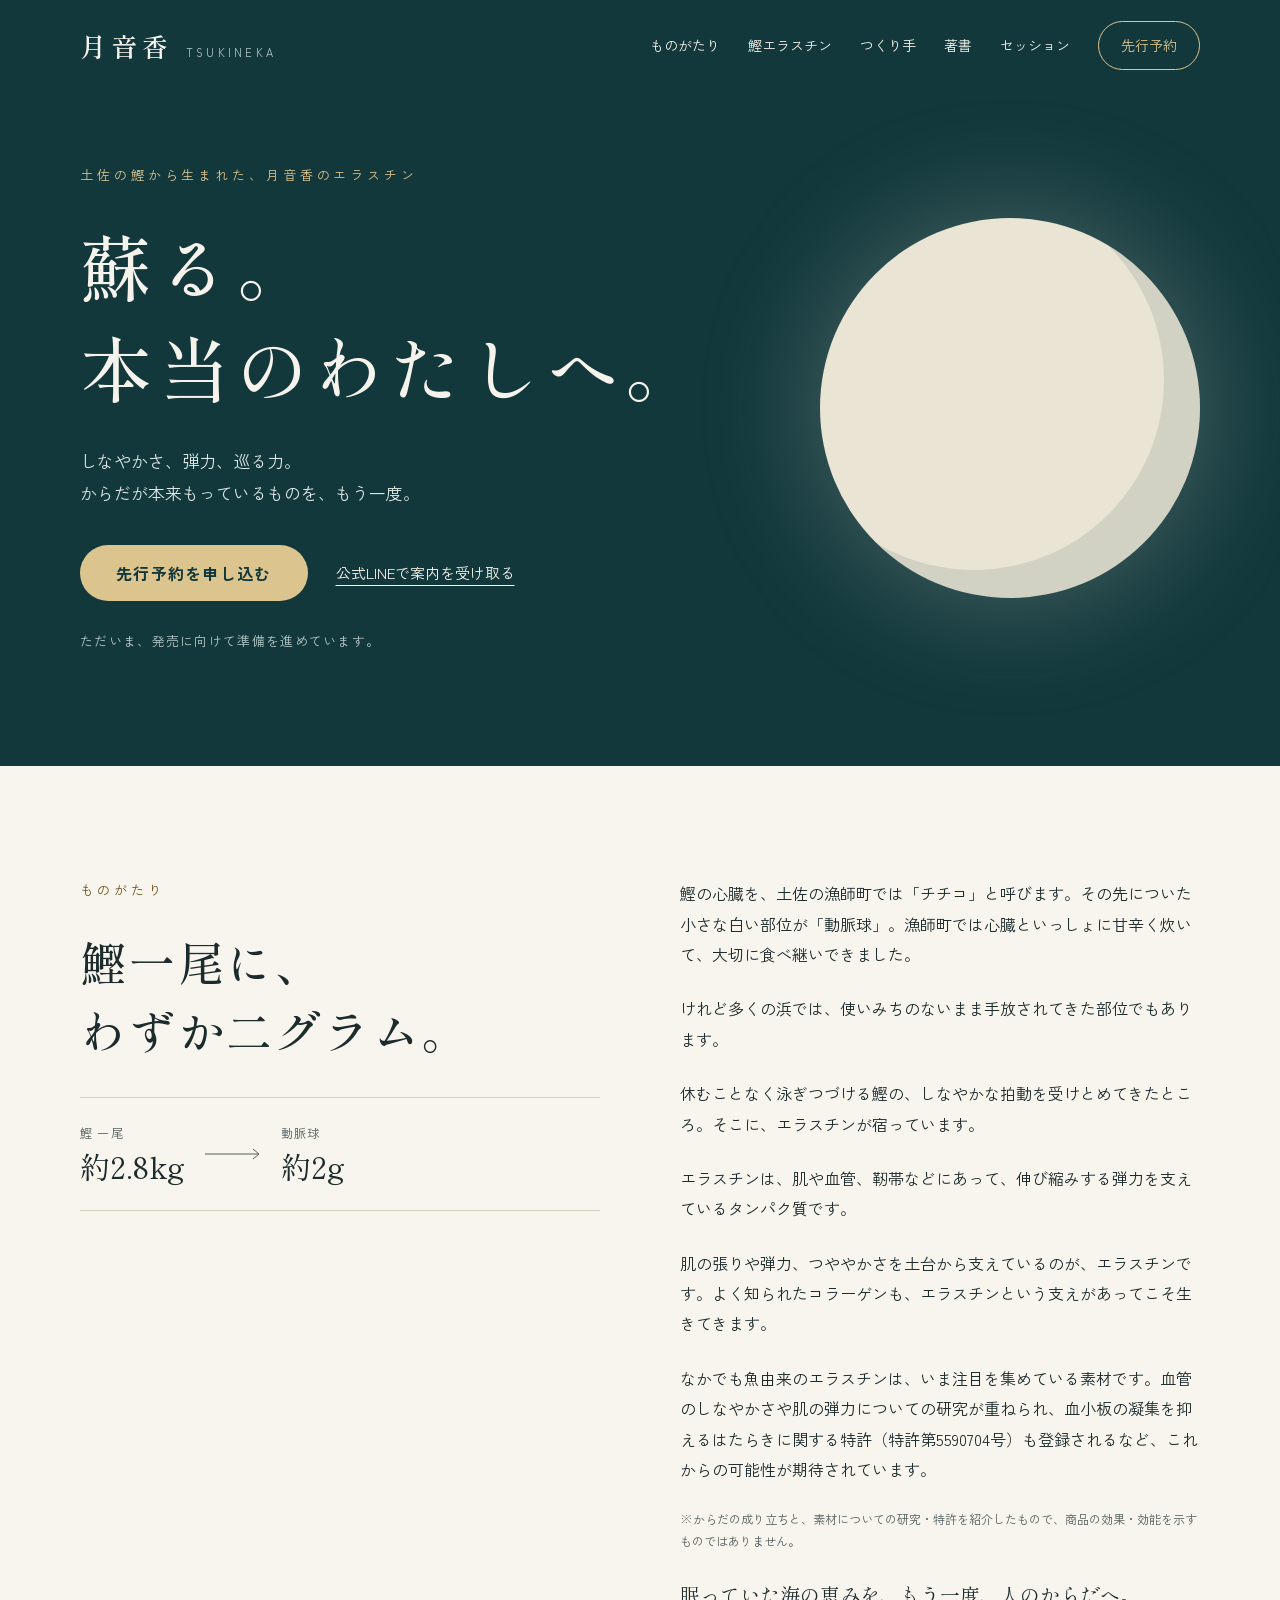
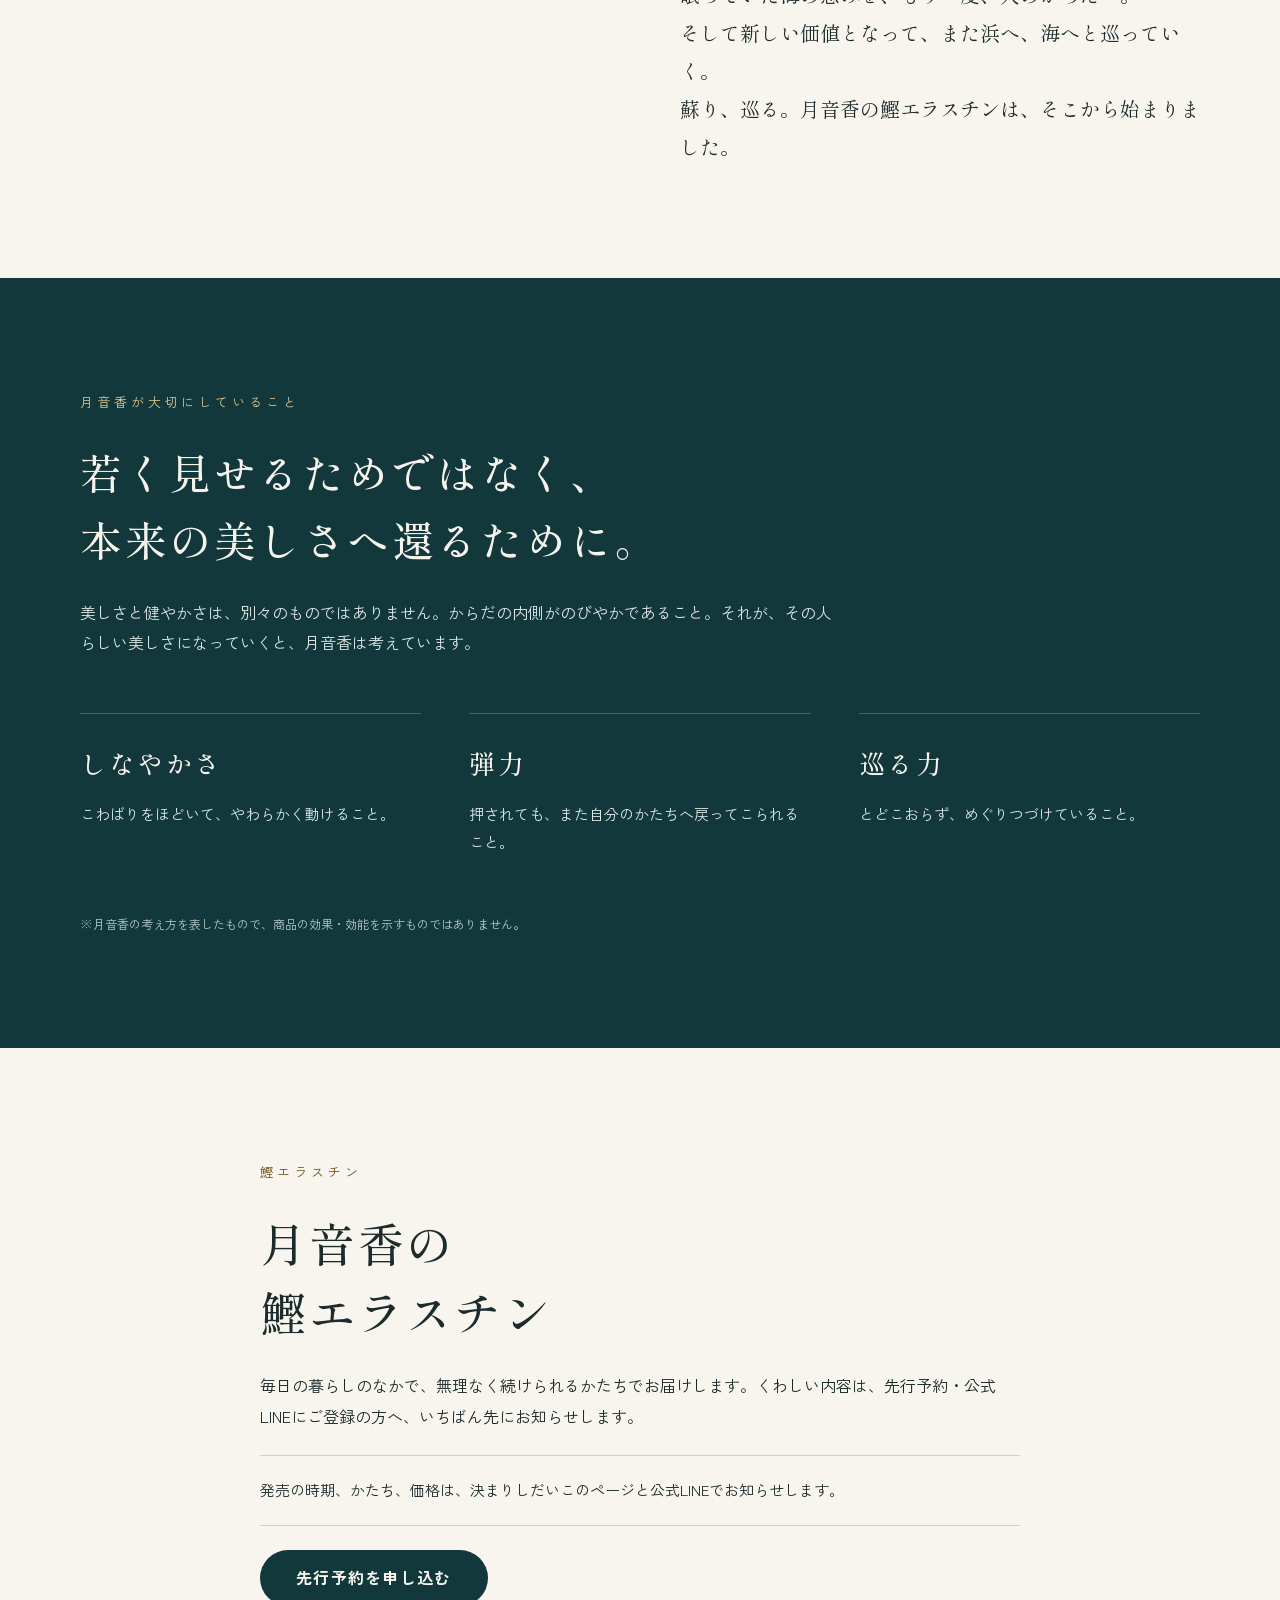
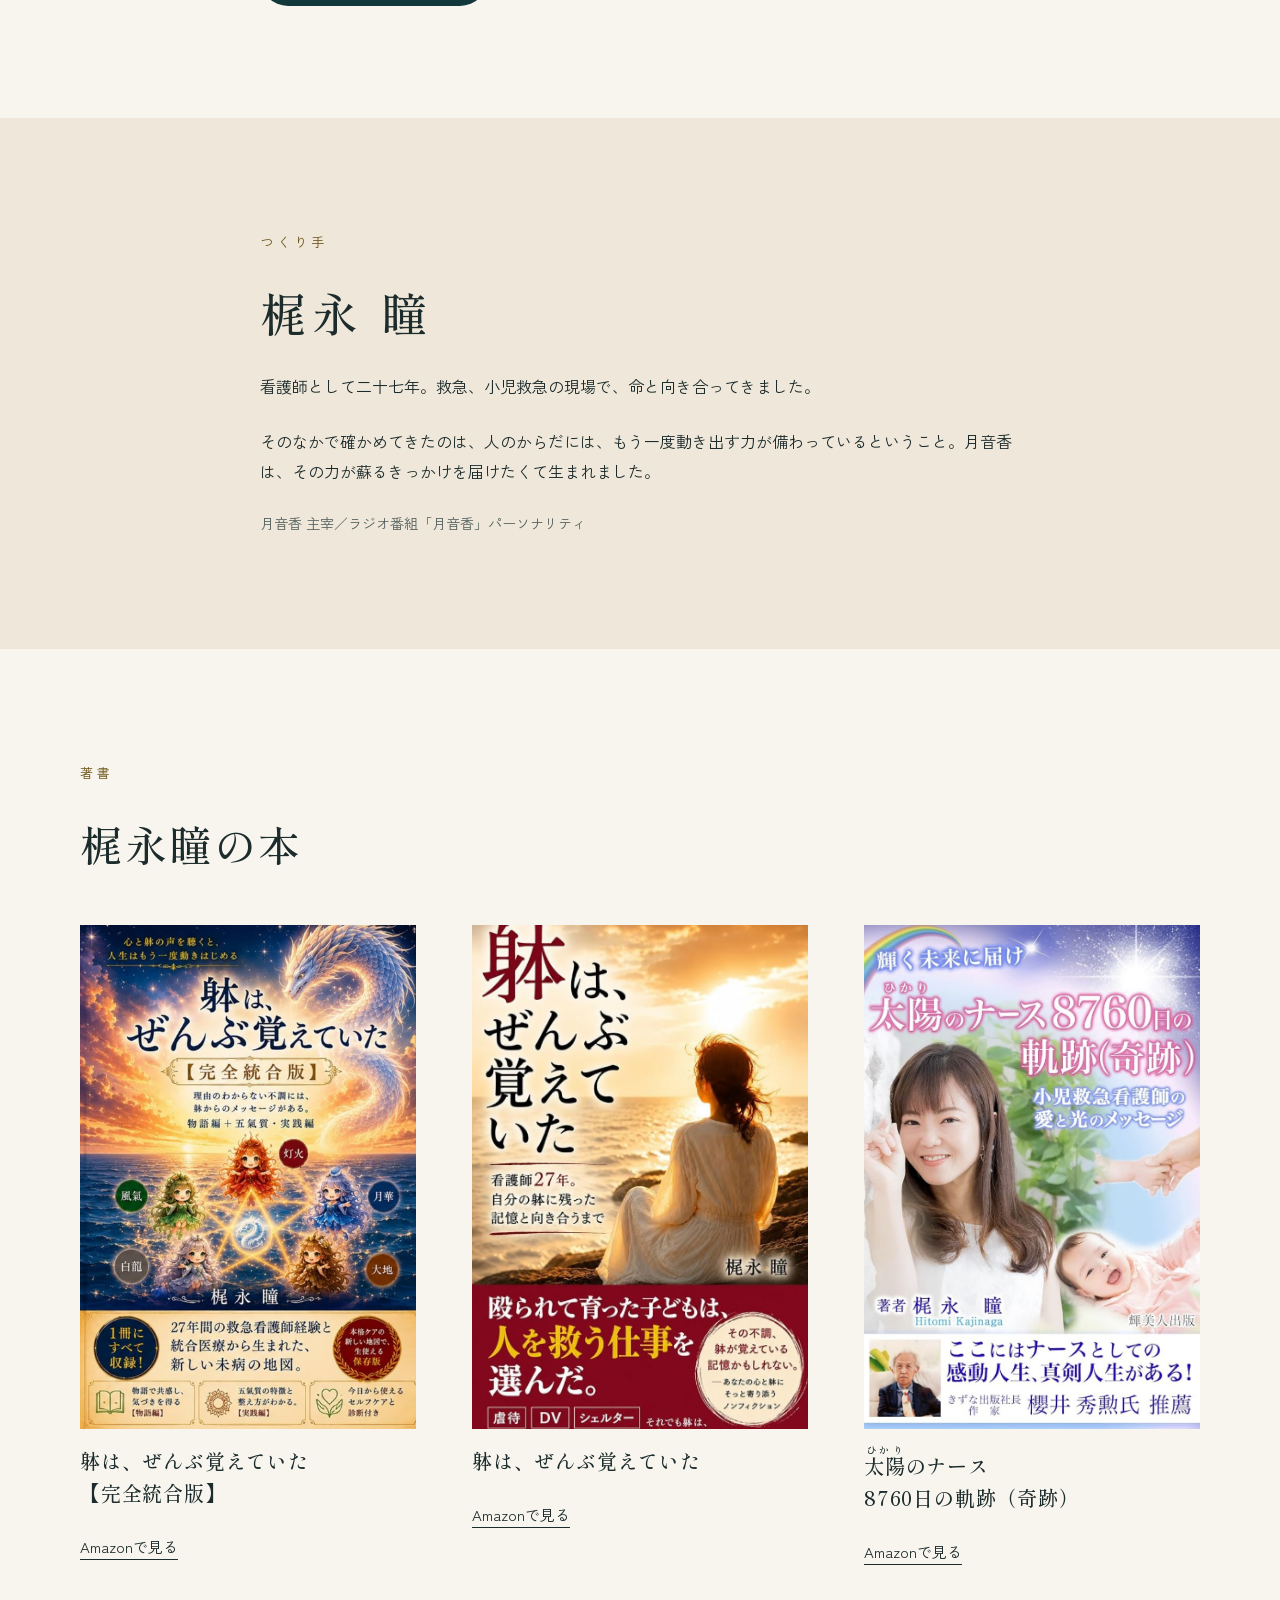
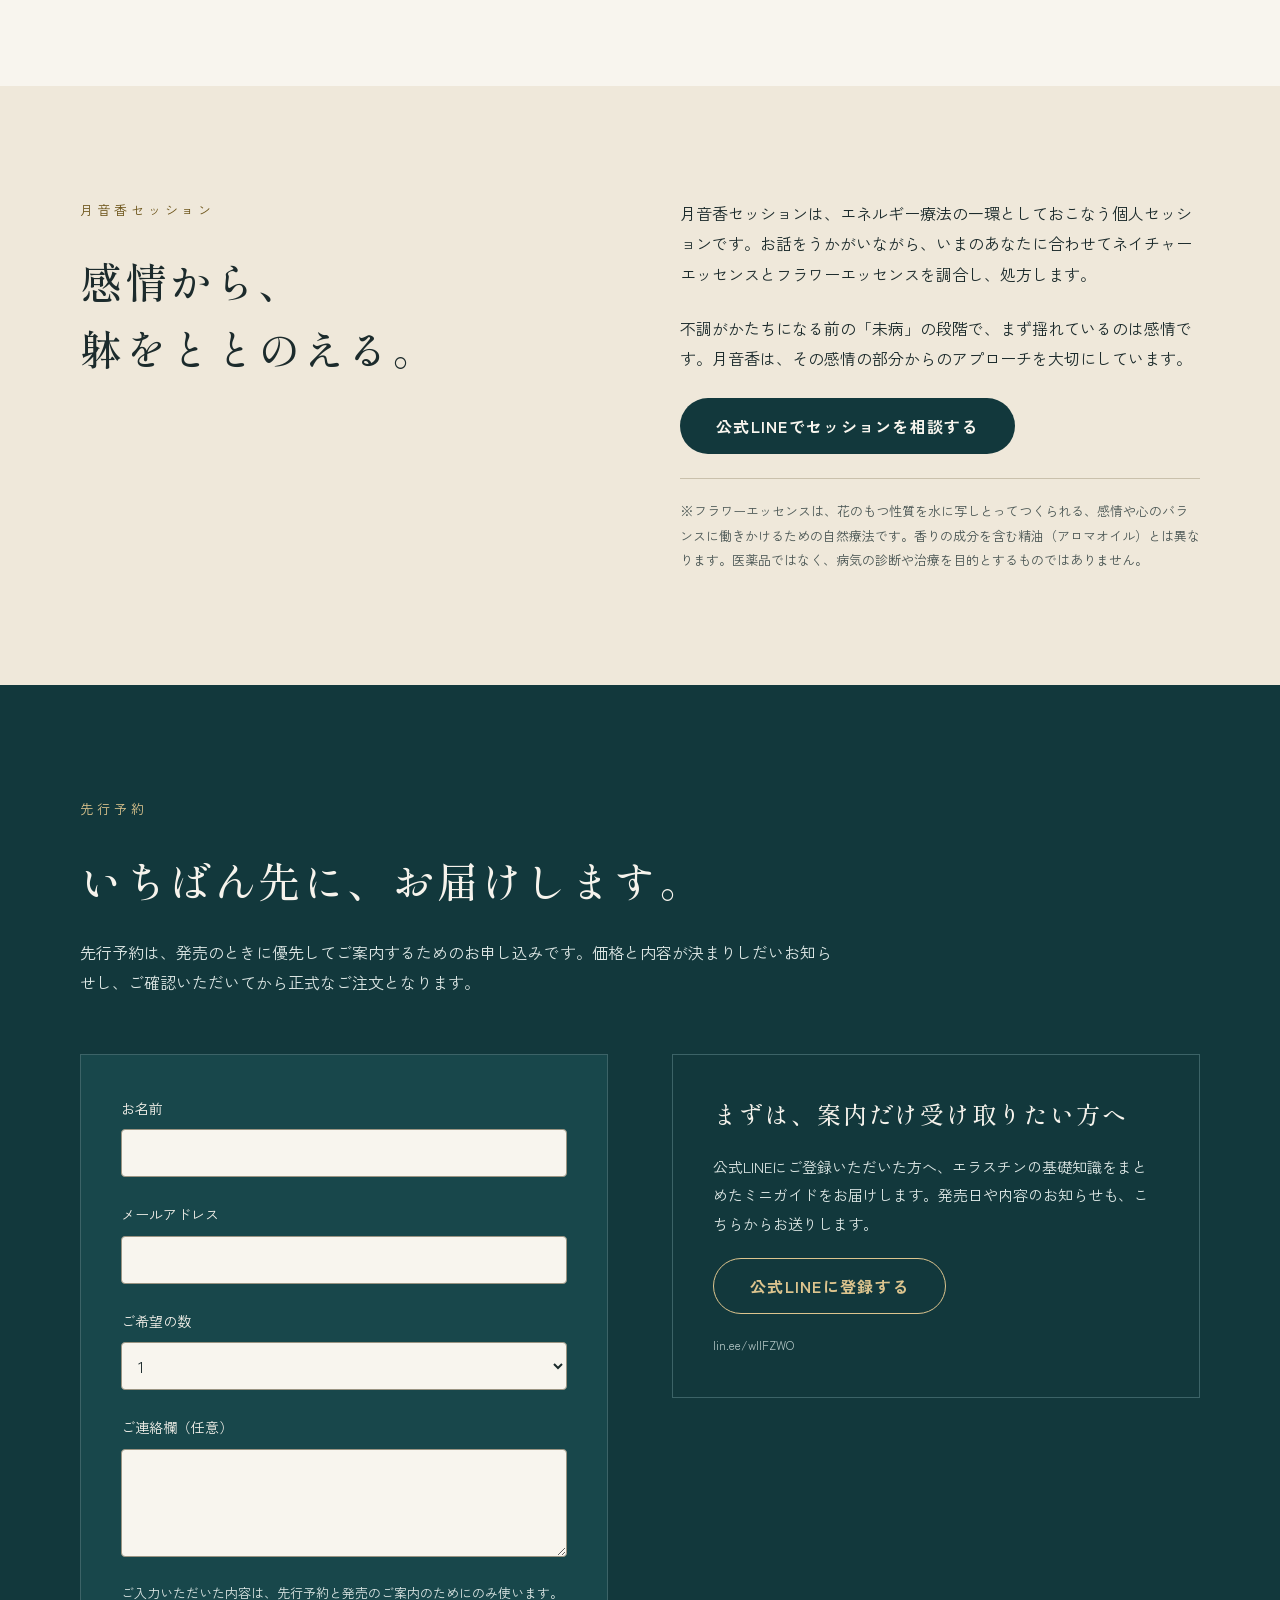
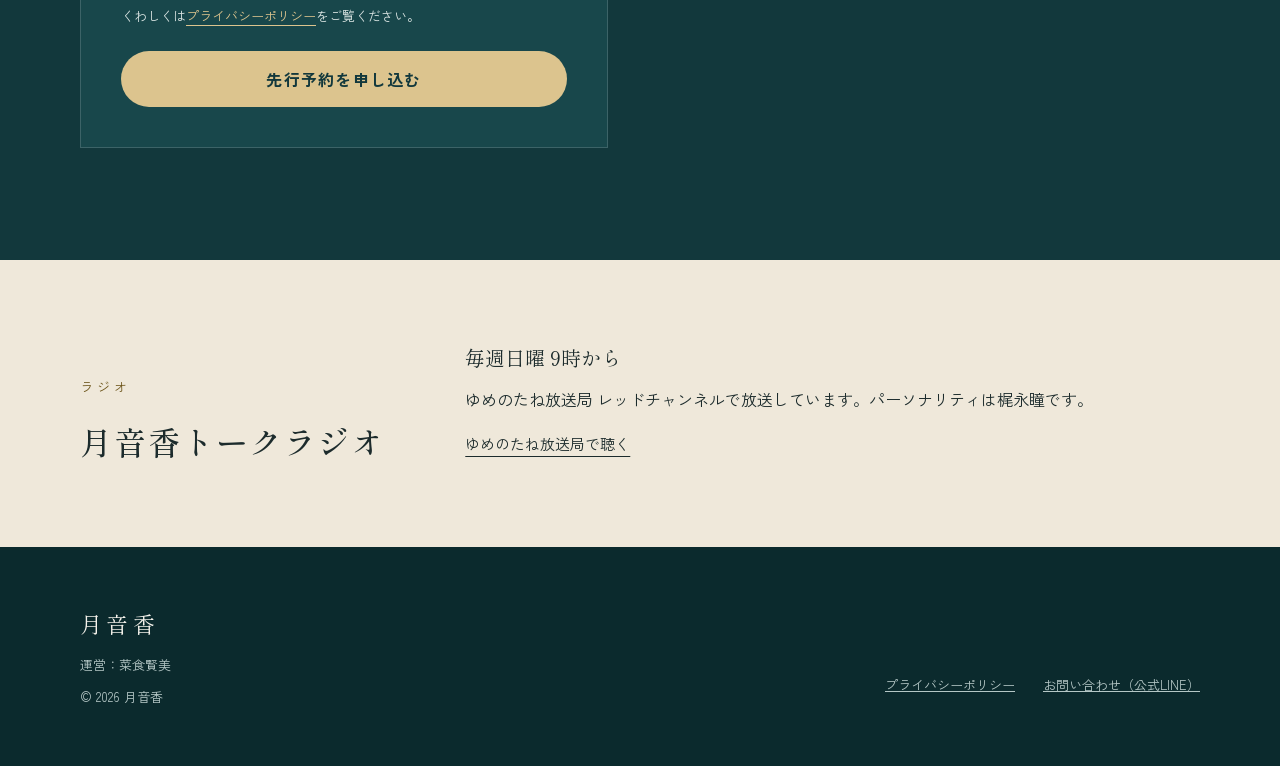
==== commit ab1bbb82: "ラジオ「月音香トークラジオ」の告知をフッターの上に追加 ゆめのたね放送局 レッドチャンネル、毎週日曜9時からの放送案内と、放送局へのリンクを掲載。  Co-Authored-By: Claude Fa" ====
--- a/index.html
+++ b/index.html
@@ -245,6 +245,20 @@
 <p style="margin: 0; font-size: 12px; color: #B5C7C6">lin.ee/wllFZWO</p>
 </div>
 
+</div>
+</div>
+</section>
+
+<section id="radio" style="background: #EFE8DA; padding: 80px clamp(20px, 5vw, 80px)">
+<div style="max-width: 1120px; margin: 0 auto; display: flex; flex-wrap: wrap; align-items: flex-end; gap: 20px 80px">
+<div style="flex: 0 1 auto; display: flex; flex-direction: column; gap: 16px">
+<p style="margin: 0; font-size: 13px; letter-spacing: 0.3em; color: #6B5318">ラジオ</p>
+<h2 style="margin: 0; font-family: 'Shippori Mincho', 'Hiragino Mincho ProN', 'Yu Mincho', serif; font-weight: 500; font-size: clamp(24px, 3.2vw, 32px); line-height: 1.6; letter-spacing: 0.06em; white-space: nowrap">月音香トークラジオ</h2>
+</div>
+<div style="flex: 999 1 400px; min-width: 0; display: flex; flex-direction: column; gap: 8px">
+<p style="margin: 0; font-family: 'Shippori Mincho', 'Hiragino Mincho ProN', 'Yu Mincho', serif; font-size: 20px; line-height: 1.8">毎週日曜 9時から</p>
+<p style="margin: 0">ゆめのたね放送局 レッドチャンネルで放送しています。パーソナリティは梶永瞳です。</p>
+<div style="display: flex"><a href="https://www.yumenotane.jp/" target="_blank" rel="noopener" style="display: inline-flex; align-items: center; min-height: 44px; font-size: 15px; text-underline-offset: 6px">ゆめのたね放送局で聴く</a></div>
 </div>
 </div>
 </section>
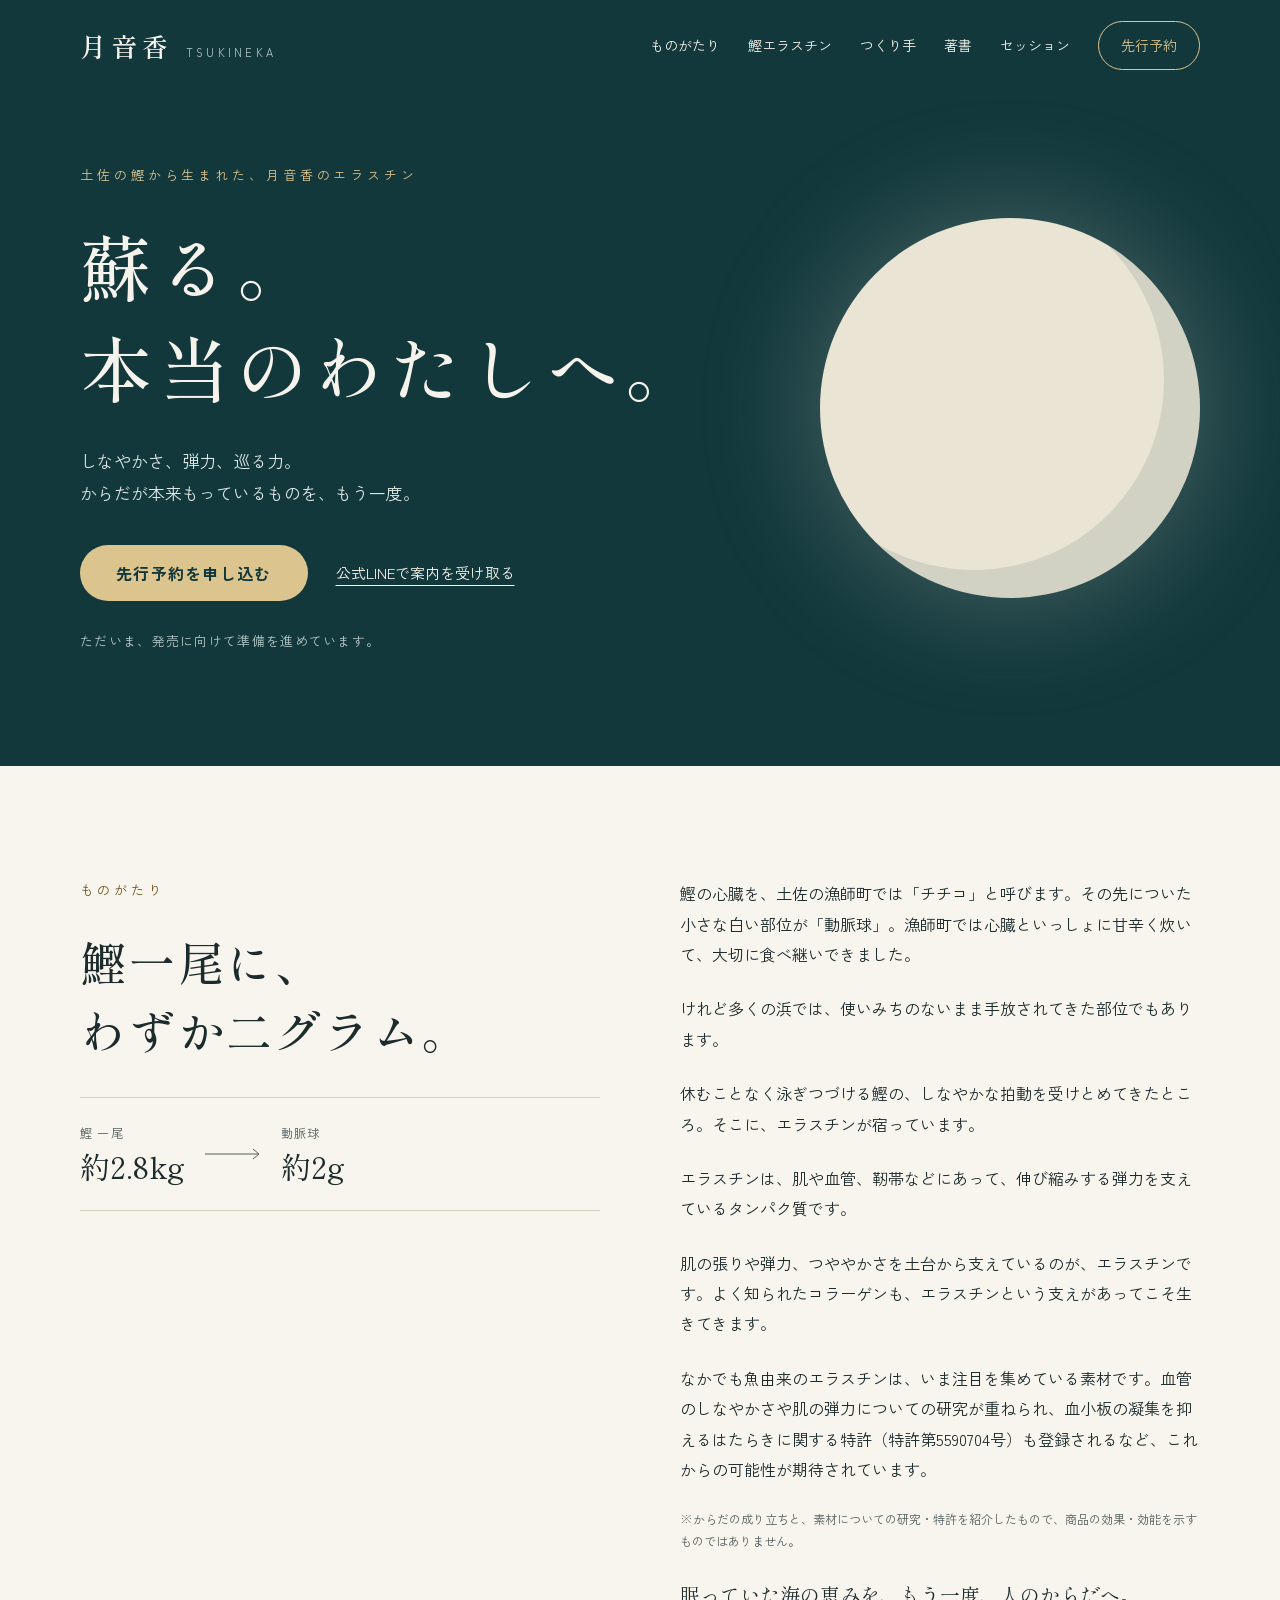
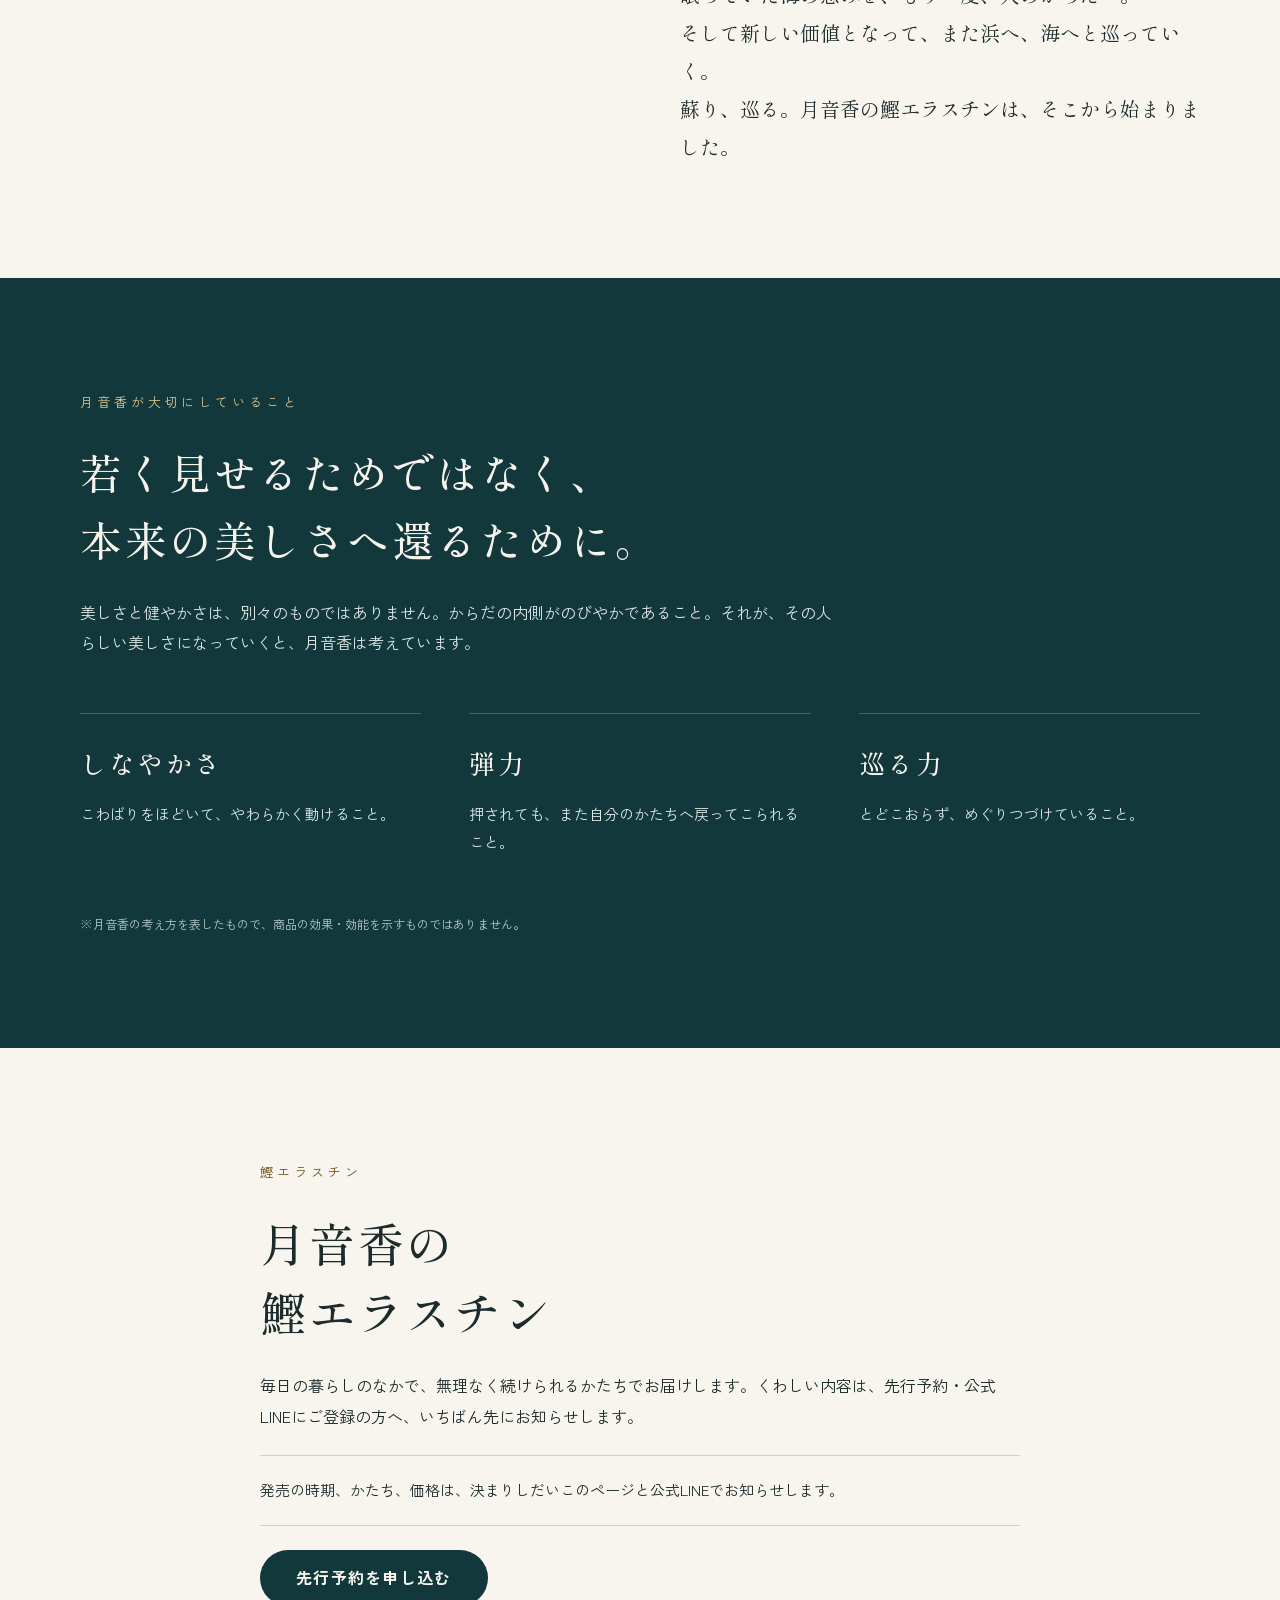
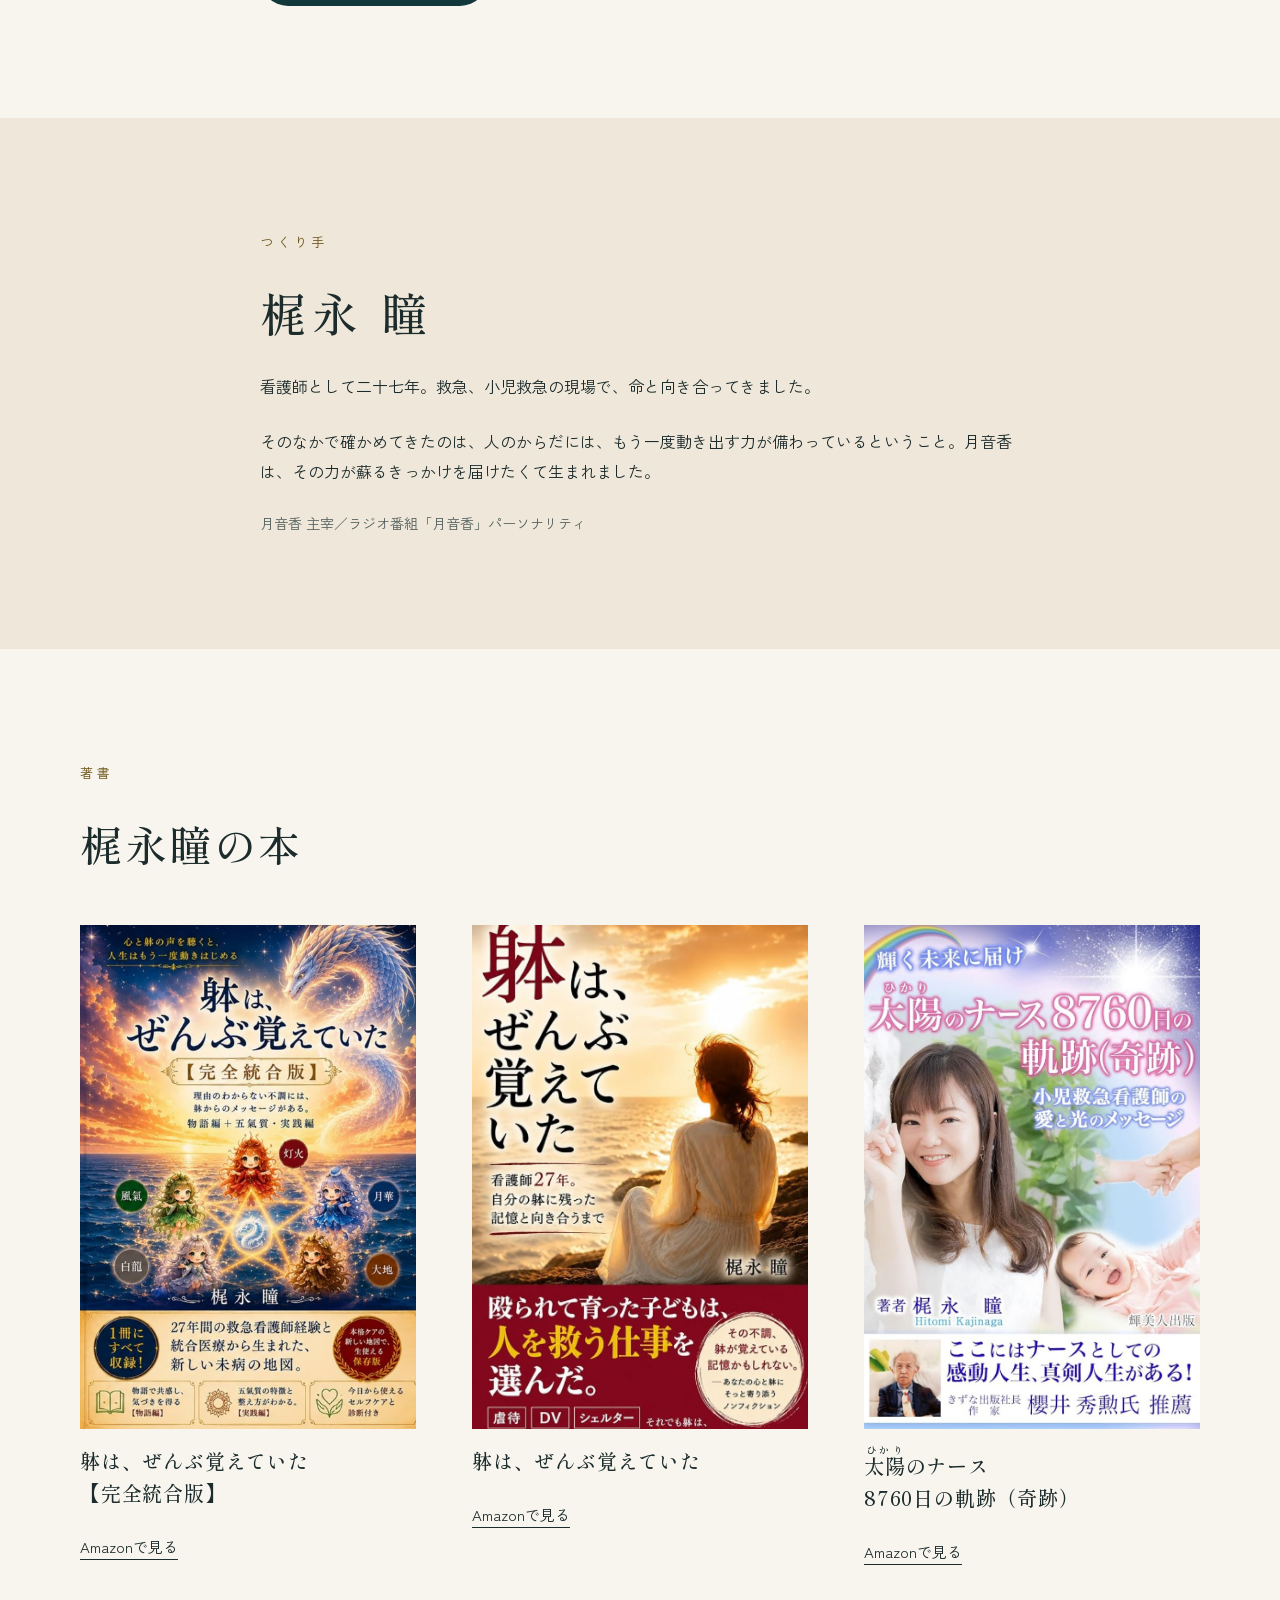
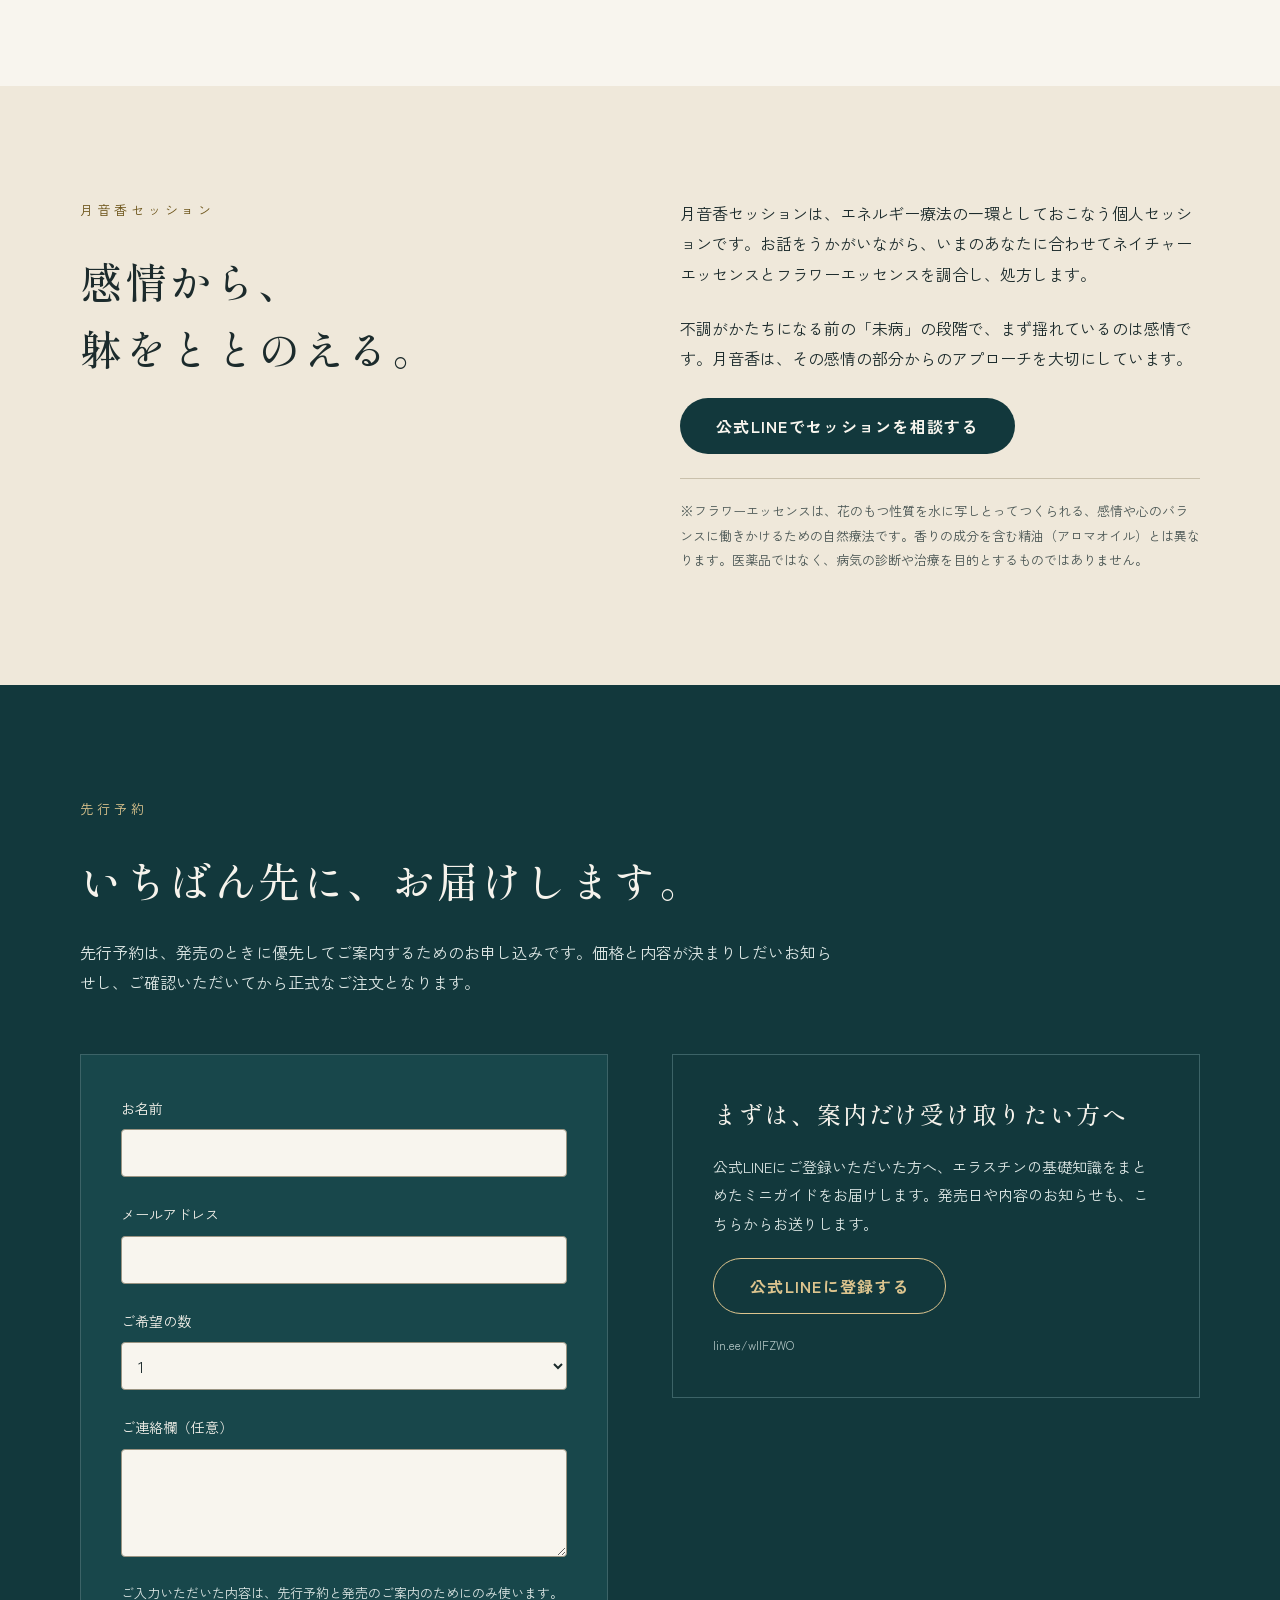
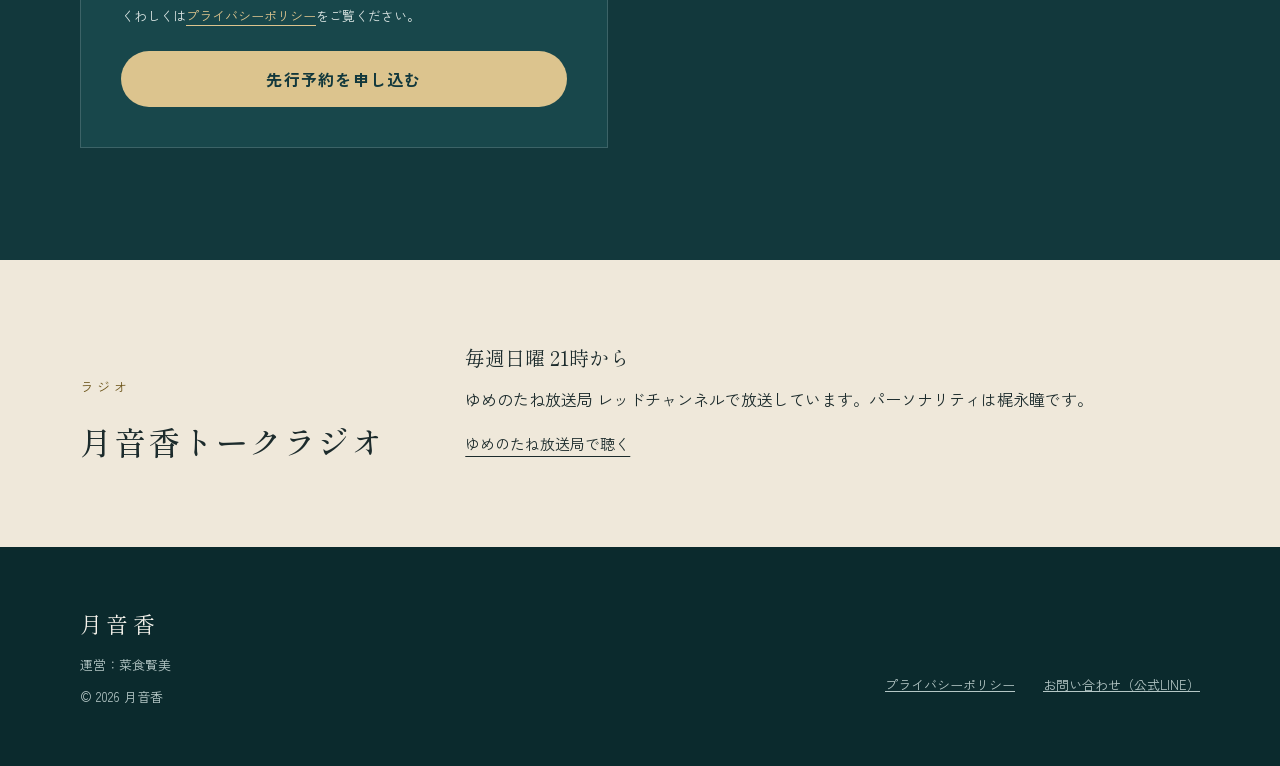
==== commit 7c21bb61: "ラジオの放送時刻を「毎週日曜 21時から」に修正 Co-Authored-By: Claude Fable 5.2 <noreply@anthropic.com> Claude-Session: ht" ====
--- a/index.html
+++ b/index.html
@@ -256,7 +256,7 @@
 <h2 style="margin: 0; font-family: 'Shippori Mincho', 'Hiragino Mincho ProN', 'Yu Mincho', serif; font-weight: 500; font-size: clamp(24px, 3.2vw, 32px); line-height: 1.6; letter-spacing: 0.06em; white-space: nowrap">月音香トークラジオ</h2>
 </div>
 <div style="flex: 999 1 400px; min-width: 0; display: flex; flex-direction: column; gap: 8px">
-<p style="margin: 0; font-family: 'Shippori Mincho', 'Hiragino Mincho ProN', 'Yu Mincho', serif; font-size: 20px; line-height: 1.8">毎週日曜 9時から</p>
+<p style="margin: 0; font-family: 'Shippori Mincho', 'Hiragino Mincho ProN', 'Yu Mincho', serif; font-size: 20px; line-height: 1.8">毎週日曜 21時から</p>
 <p style="margin: 0">ゆめのたね放送局 レッドチャンネルで放送しています。パーソナリティは梶永瞳です。</p>
 <div style="display: flex"><a href="https://www.yumenotane.jp/" target="_blank" rel="noopener" style="display: inline-flex; align-items: center; min-height: 44px; font-size: 15px; text-underline-offset: 6px">ゆめのたね放送局で聴く</a></div>
 </div>
